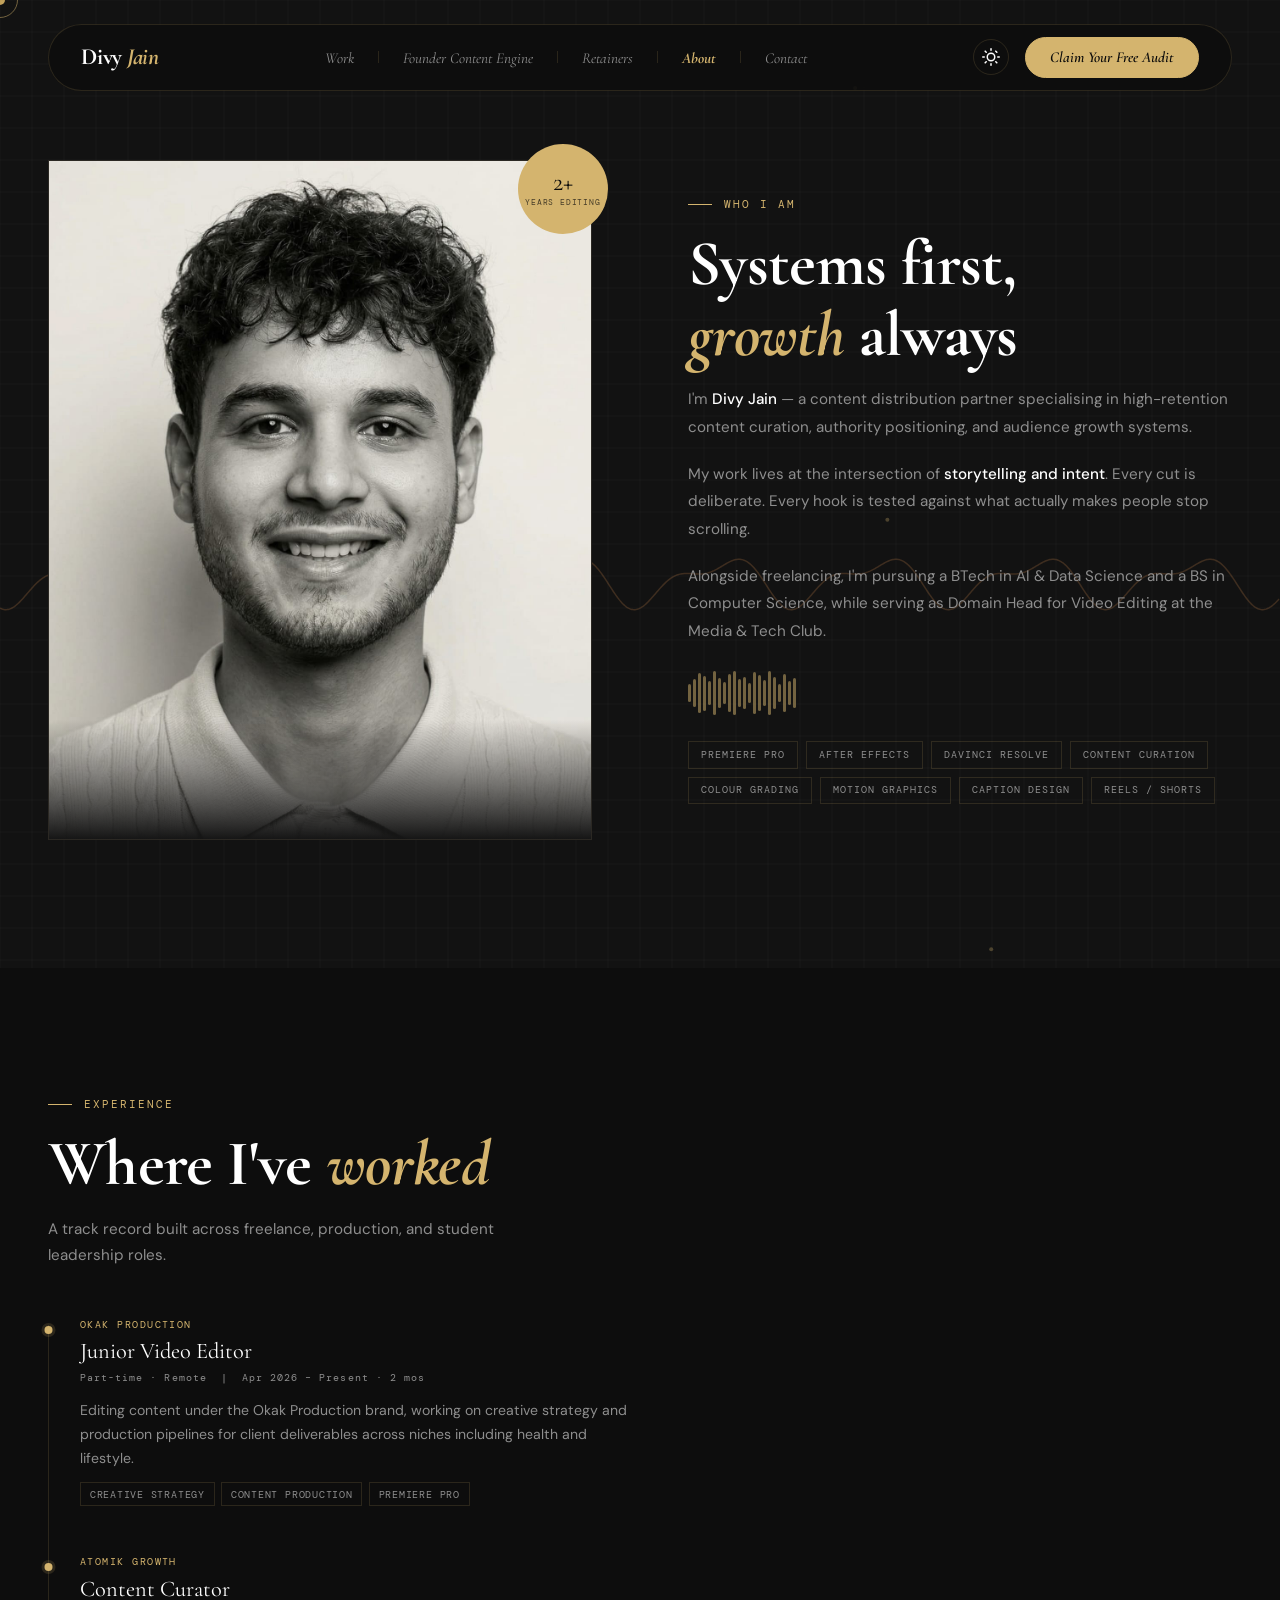
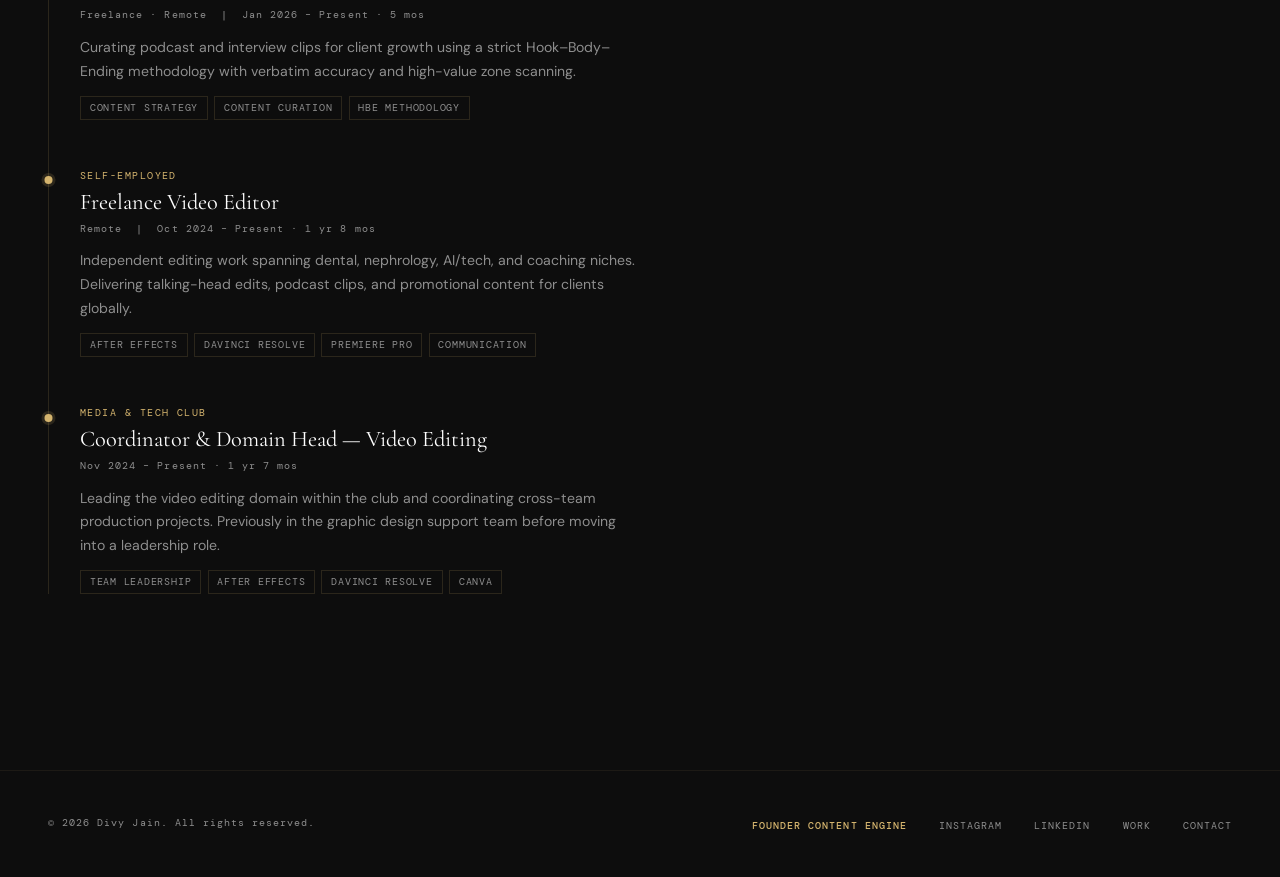
==== about.html @ 95377e96 "sperated into pages" ====
<!DOCTYPE html>
<html lang="en">

<head>
  <meta charset="UTF-8" />
  <meta name="viewport" content="width=device-width, initial-scale=1.0" />
  <title>About & Experience — Divy Jain</title>
  <link rel="icon" href="DJ.jpeg" type="image/jpeg" />
  <script>
    (function () {
      const savedTheme = localStorage.getItem('divy-theme');
      if (savedTheme) {
        document.documentElement.setAttribute('data-theme', savedTheme);
      } else {
        document.documentElement.setAttribute('data-theme', 'dark');
      }
    })();
  </script>
  <link rel="preconnect" href="https://fonts.googleapis.com" />
  <link rel="preconnect" href="https://fonts.gstatic.com" crossorigin />
  <link
    href="https://fonts.googleapis.com/css2?family=Cormorant+Garamond:ital,wght@0,300;0,400;0,600;0,700;1,400;1,600;1,700&family=DM+Sans:opsz,wght@9..40,300;9..40,400;9..40,500&family=DM+Serif+Display:ital@0;1&family=DM+Mono:wght@300;400;500&family=Instrument+Sans:ital,wght@0,400;0,500;0,600;1,400&display=swap"
    rel="stylesheet" />
  <link rel="stylesheet" href="styles.css" />
</head>

<body>

  <div class="cursor" id="cursor"></div>
  <div class="cursor-ring" id="cursor-ring"></div>

  <!-- NAV -->
  <nav>
    <a href="index.html" class="nav-logo">Divy <span>Jain</span></a>
    <ul class="nav-links">
      <li><a href="work.html">Work</a></li>
      <li><span class="nav-divider"></span></li>
      <li><a href="engine.html">Founder Content Engine</a></li>
      <li><span class="nav-divider"></span></li>
      <li><a href="pricing.html">Retainers</a></li>
      <li><span class="nav-divider"></span></li>
      <li><a href="about.html" style="color: var(--c-accent); font-weight: 700;">About</a></li>
      <li><span class="nav-divider"></span></li>
      <li><a href="contact.html">Contact</a></li>
    </ul>
    <div style="display: flex; align-items: center; gap: 1rem;">
      <button id="themeToggle" class="theme-toggle-btn" aria-label="Toggle Theme">
        <svg class="sun-icon" viewBox="0 0 24 24" width="18" height="18" fill="none" stroke="currentColor"
          stroke-width="2" stroke-linecap="round" stroke-linejoin="round">
          <circle cx="12" cy="12" r="5"></circle>
          <line x1="12" y1="1" x2="12" y2="3"></line>
          <line x1="12" y1="21" x2="12" y2="23"></line>
          <line x1="4.22" y1="4.22" x2="5.64" y2="5.64"></line>
          <line x1="18.36" y1="18.36" x2="19.78" y2="19.78"></line>
          <line x1="1" y1="12" x2="3" y2="12"></line>
          <line x1="21" y1="12" x2="23" y2="12"></line>
          <line x1="4.22" y1="19.78" x2="5.64" y2="18.36"></line>
          <line x1="18.36" y1="4.22" x2="19.78" y2="5.64"></line>
        </svg>
        <svg class="moon-icon" viewBox="0 0 24 24" width="18" height="18" fill="none" stroke="currentColor"
          stroke-width="2" stroke-linecap="round" stroke-linejoin="round">
          <path d="M21 12.79A9 9 0 1 1 11.21 3 7 7 0 0 0 21 12.79z"></path>
        </svg>
      </button>
      <a href="contact.html" class="nav-cta">Claim Your Free Audit</a>
    </div>
  </nav>

  <!-- ABOUT -->
  <section id="about" style="position: relative; overflow: hidden; padding-top: 10rem;">
    <!-- Interactive moving nodes background canvas -->
    <canvas id="aboutCanvas" style="position: absolute; inset: 0; width: 100%; height: 100%; pointer-events: none; opacity: 0.6; z-index: 1;"></canvas>

    <div class="about-grid" style="position: relative; z-index: 2;">
      <div class="about-visual" style="position:relative;">
        <div class="about-frame">
          <img src="DJ.jpeg" alt="Divy Jain" style="width:100%;height:100%;object-fit:cover;display:block;" />
          <div class="about-frame-accent"></div>
        </div>
        <div class="about-badge">
          <div class="about-badge-num">2+</div>
          <div class="about-badge-text">Years editing</div>
        </div>
      </div>
      <div class="about-content">
        <div class="section-tag">Who I Am</div>
        <h2 class="section-title">Systems first,<br><em>growth</em> always</h2>
        <p class="about-text">I'm <strong>Divy Jain</strong> — a content distribution partner specialising in high-retention content curation, authority positioning, and audience growth systems.</p>
        <p class="about-text">My work lives at the intersection of <strong>storytelling and intent</strong>. Every cut is deliberate. Every hook is tested against what actually makes people stop scrolling.</p>
        <p class="about-text">Alongside freelancing, I'm pursuing a BTech in AI & Data Science and a BS in Computer Science, while serving as Domain Head for Video Editing at the Media & Tech Club.</p>
        <div class="waveform" id="waveform"></div>
        <div class="skills-wrap">
          <span class="skill-tag">Premiere Pro</span>
          <span class="skill-tag">After Effects</span>
          <span class="skill-tag">DaVinci Resolve</span>
          <span class="skill-tag">Content Curation</span>
          <span class="skill-tag">Colour Grading</span>
          <span class="skill-tag">Motion Graphics</span>
          <span class="skill-tag">Caption Design</span>
          <span class="skill-tag">Reels / Shorts</span>
        </div>
      </div>
    </div>
  </section>

  <!-- EXPERIENCE -->
  <section id="experience" style="position: relative; z-index: 2;">
    <div class="section-tag">Experience</div>
    <h2 class="section-title">Where I've <em>worked</em></h2>
    <p class="section-sub">A track record built across freelance, production, and student leadership roles.</p>

    <div class="exp-timeline">

      <div class="exp-item reveal">
        <div class="exp-company">OKAK Production</div>
        <div class="exp-role">Junior Video Editor</div>
        <div class="exp-meta">Part-time · Remote &nbsp;|&nbsp; Apr 2026 – Present · 2 mos</div>
        <p class="exp-desc">Editing content under the Okak Production brand, working on creative strategy and production pipelines for client deliverables across niches including health and lifestyle.</p>
        <div class="exp-skills">
          <span class="exp-skill">Creative Strategy</span>
          <span class="exp-skill">Content Production</span>
          <span class="exp-skill">Premiere Pro</span>
        </div>
      </div>

      <div class="exp-item reveal">
        <div class="exp-company">Atomik Growth</div>
        <div class="exp-role">Content Curator</div>
        <div class="exp-meta">Freelance · Remote &nbsp;|&nbsp; Jan 2026 – Present · 5 mos</div>
        <p class="exp-desc">Curating podcast and interview clips for client growth using a strict Hook–Body–Ending methodology with verbatim accuracy and high-value zone scanning.</p>
        <div class="exp-skills">
          <span class="exp-skill">Content Strategy</span>
          <span class="exp-skill">Content Curation</span>
          <span class="exp-skill">HBE Methodology</span>
        </div>
      </div>

      <div class="exp-item reveal">
        <div class="exp-company">Self-Employed</div>
        <div class="exp-role">Freelance Video Editor</div>
        <div class="exp-meta">Remote &nbsp;|&nbsp; Oct 2024 – Present · 1 yr 8 mos</div>
        <p class="exp-desc">Independent editing work spanning dental, nephrology, AI/tech, and coaching niches. Delivering talking-head edits, podcast clips, and promotional content for clients globally.</p>
        <div class="exp-skills">
          <span class="exp-skill">After Effects</span>
          <span class="exp-skill">DaVinci Resolve</span>
          <span class="exp-skill">Premiere Pro</span>
          <span class="exp-skill">Communication</span>
        </div>
      </div>

      <div class="exp-item reveal">
        <div class="exp-company">Media & Tech Club</div>
        <div class="exp-role">Coordinator & Domain Head — Video Editing</div>
        <div class="exp-meta">Nov 2024 – Present · 1 yr 7 mos</div>
        <p class="exp-desc">Leading the video editing domain within the club and coordinating cross-team production projects. Previously in the graphic design support team before moving into a leadership role.</p>
        <div class="exp-skills">
          <span class="exp-skill">Team Leadership</span>
          <span class="exp-skill">After Effects</span>
          <span class="exp-skill">DaVinci Resolve</span>
          <span class="exp-skill">Canva</span>
        </div>
      </div>

    </div>
  </section>

  <!-- FOOTER -->
  <footer>
    <span class="footer-copy">© 2026 Divy Jain. All rights reserved.</span>
    <ul class="footer-links">
      <li><a href="engine.html" style="color: var(--c-accent); font-weight: 500;">Founder Content Engine</a></li>
      <li><a href="https://instagram.com/jn.divy" target="_blank">Instagram</a></li>
      <li><a href="https://www.linkedin.com/in/divyj913" target="_blank">LinkedIn</a></li>
      <li><a href="work.html">Work</a></li>
      <li><a href="contact.html">Contact</a></li>
    </ul>
  </footer>

  <script src="scripts.js"></script>
</body>

</html>
---- styles.css ----
*,
*::before,
*::after {
  box-sizing: border-box;
  margin: 0;
  padding: 0
}

:root {
  --c-bg: #0d0d0d;
  --c-bg2: #141414;
  --c-bg3: #1c1c1c;
  --c-text: #FFFFFF;
  --c-muted: #8e8e8e;
  --c-accent: #d4b46e;
  --c-accent-rgb: 212, 180, 110;
  --c-accent2: #c5a059;
  --c-line: rgba(212, 180, 110, 0.08);
  --c-line2: rgba(212, 180, 110, 0.15);
  --serif: 'Cormorant Garamond', 'DM Serif Display', serif;
  --sans: 'DM Sans', 'Instrument Sans', sans-serif;
  --mono: 'DM Mono', monospace;
  --ease: cubic-bezier(0.25, 0.46, 0.45, 0.94);
  --c-vignette: radial-gradient(ellipse at center, transparent 30%, rgba(13, 13, 13, 0.85) 100%);
  --c-nav-bg: rgba(13, 13, 13, 0.75);
  --c-hover-bg: rgba(255, 255, 255, 0.03);
  --c-line-hover: rgba(240, 237, 230, 0.2);
}

html[data-theme="light"] {
  --c-bg: #FAF9F6;
  --c-bg2: #F3F0E8;
  --c-bg3: #ECE7DC;
  --c-text: #171614;
  --c-muted: #6e6b64;
  --c-accent: #b38f43;
  --c-accent-rgb: 179, 143, 67;
  --c-accent2: #9b7732;
  --c-line: rgba(23, 22, 20, 0.08);
  --c-line2: rgba(23, 22, 20, 0.15);
  --c-vignette: radial-gradient(ellipse at center, transparent 30%, rgba(250, 249, 246, 0.85) 100%);
  --c-nav-bg: rgba(250, 249, 246, 0.75);
  --c-hover-bg: rgba(0, 0, 0, 0.03);
  --c-line-hover: rgba(23, 22, 20, 0.2);
}

html {
  scroll-behavior: smooth;
  cursor: none
}

body {
  background: var(--c-bg);
  color: var(--c-text);
  font-family: var(--sans);
  font-size: 16px;
  line-height: 1.6;
  overflow-x: hidden;
  transition: background-color 0.3s ease, color 0.3s ease, border-color 0.3s ease;
}

/* Theme Transition smooth color shifts */
body,
section,
nav,
.vid-card,
.wide-info-panel,
.service-card,
.deliv-card,
.bonus-card,
.price-card,
.testimonial-card,
.contact-card,
footer,
.cat-rule,
.faq-item,
.exp-timeline::before,
.exp-item::before,
.exp-skill {
  transition: background-color 0.3s ease, color 0.3s ease, border-color 0.3s ease, fill 0.3s ease, stroke 0.3s ease;
}

/* Cursor */
.cursor {
  position: fixed;
  width: 10px;
  height: 10px;
  background: var(--c-accent);
  border-radius: 50%;
  pointer-events: none;
  z-index: 9999;
  transform: translate(-50%, -50%);
  transition: width 0.2s, height 0.2s;
  mix-blend-mode: difference;
}

.cursor-ring {
  position: fixed;
  width: 36px;
  height: 36px;
  border: 1px solid rgba(var(--c-accent-rgb), 0.5);
  border-radius: 50%;
  pointer-events: none;
  z-index: 9998;
  transform: translate(-50%, -50%);
  transition: width 0.35s var(--ease), height 0.35s var(--ease);
}

.cursor.expand {
  width: 20px;
  height: 20px;
}

.cursor-ring.expand {
  width: 60px;
  height: 60px;
}

/* NAV */
nav {
  position: fixed;
  top: 1.5rem;
  left: 50%;
  transform: translateX(-50%);
  width: calc(100% - 6rem);
  max-width: 1200px;
  z-index: 1000;
  padding: 0.75rem 2rem;
  display: flex;
  align-items: center;
  justify-content: space-between;
  background: var(--c-nav-bg);
  backdrop-filter: blur(12px);
  -webkit-backdrop-filter: blur(12px);
  border: 1px solid var(--c-line2);
  border-radius: 9999px;
  transition: all 0.3s var(--ease), background-color 0.3s ease, border-color 0.3s ease;
}

.theme-toggle-btn {
  background: transparent;
  border: 1px solid var(--c-line2);
  border-radius: 50%;
  width: 36px;
  height: 36px;
  display: flex;
  align-items: center;
  justify-content: center;
  color: var(--c-text);
  cursor: pointer;
  transition: border-color 0.2s, color 0.2s, background-color 0.2s;
}

.theme-toggle-btn:hover {
  border-color: var(--c-accent);
  background: var(--c-hover-bg);
  color: var(--c-accent);
}

.theme-toggle-btn svg {
  transition: transform 0.3s var(--ease);
}

.theme-toggle-btn:active svg {
  transform: scale(0.85);
}

html[data-theme="dark"] .theme-toggle-btn .sun-icon {
  display: block;
}

html[data-theme="dark"] .theme-toggle-btn .moon-icon {
  display: none;
}

html[data-theme="light"] .theme-toggle-btn .sun-icon {
  display: none;
}

html[data-theme="light"] .theme-toggle-btn .moon-icon {
  display: block;
}

.nav-logo {
  font-family: var(--serif);
  font-weight: 700;
  font-size: 1.45rem;
  color: var(--c-text);
  text-decoration: none;
  letter-spacing: -0.01em;
}

.nav-logo span {
  color: var(--c-accent);
  font-style: italic;
}

.nav-links {
  display: flex;
  gap: 1.5rem;
  list-style: none;
  align-items: center;
}

.nav-links a {
  font-family: var(--serif);
  font-style: italic;
  font-size: 0.95rem;
  color: var(--c-muted);
  text-decoration: none;
  transition: color 0.2s;
}

.nav-links a:hover {
  color: var(--c-text);
}

.nav-links span.nav-divider {
  width: 1px;
  height: 12px;
  background: var(--c-line2);
  display: inline-block;
}

.nav-cta {
  font-family: var(--serif);
  font-style: italic;
  font-size: 0.95rem;
  color: #0a0a0a;
  background: var(--c-accent);
  border: 1px solid var(--c-accent);
  border-radius: 9999px;
  padding: 0.45rem 1.5rem;
  text-decoration: none;
  font-weight: 600;
  transition: background 0.2s, color 0.2s, transform 0.2s;
}

.nav-cta:hover {
  background: transparent;
  color: var(--c-accent);
  transform: translateY(-1px);
}

/* HERO */
.hero {
  position: relative;
  min-height: 100vh;
  display: flex;
  align-items: center;
  justify-content: center;
  overflow: hidden;
}

.hero-bg {
  position: absolute;
  inset: 0;
  background: var(--c-bg);
  overflow: hidden;
}

@keyframes spin-slow {
  0% {
    transform: translate(-50%, -50%) rotate(0deg);
  }

  100% {
    transform: translate(-50%, -50%) rotate(360deg);
  }
}

.hero-compass {
  position: absolute;
  top: 50%;
  left: 50%;
  width: 80vw;
  height: 80vw;
  max-width: 900px;
  max-height: 900px;
  color: rgba(var(--c-accent-rgb), 0.08);
  pointer-events: none;
  transform-origin: center center;
  animation: spin-slow 80s linear infinite;
  z-index: 1;
}

.hero-canvas {
  position: absolute;
  inset: 0;
  width: 100%;
  height: 100%;
  opacity: 0.6;
}

.hero-vignette {
  position: absolute;
  inset: 0;
  background: var(--c-vignette);
}

.hero-noise {
  position: absolute;
  inset: 0;
  background-image: url("data:image/svg+xml,%3Csvg xmlns='http://www.w3.org/2000/svg' width='300' height='300'%3E%3Cfilter id='noise'%3E%3CfeTurbulence type='fractalNoise' baseFrequency='0.85' numOctaves='4' stitchTiles='stitch'/%3E%3CfeColorMatrix type='saturate' values='0'/%3E%3C/filter%3E%3Crect width='100%25' height='100%25' filter='url(%23noise)' opacity='0.04'/%3E%3C/svg%3E");
  opacity: 0.4;
  pointer-events: none;
}

.hero-content {
  position: relative;
  z-index: 2;
  text-align: center;
  padding: 0 2rem;
  max-width: 900px;
}

.hero-eyebrow {
  font-family: var(--mono);
  font-size: 0.72rem;
  letter-spacing: 0.18em;
  text-transform: uppercase;
  color: var(--c-accent);
  margin-bottom: 1.5rem;
  display: flex;
  align-items: center;
  justify-content: center;
  gap: 1rem;
}

.hero-eyebrow::before,
.hero-eyebrow::after {
  content: '';
  display: block;
  width: 40px;
  height: 1px;
  background: var(--c-accent);
  opacity: 0.5;
}

.hero-title {
  font-family: var(--serif);
  font-size: clamp(3.5rem, 8vw, 7rem);
  line-height: 1.02;
  letter-spacing: -0.01em;
  margin-bottom: 1.5rem;
  color: var(--c-text);
}

.hero-title em {
  font-style: italic;
  color: var(--c-accent);
  display: inline-block;
  transform: skewX(-4deg);
}

.hero-sub {
  font-family: var(--sans);
  font-size: 1.05rem;
  color: var(--c-muted);
  max-width: 480px;
  margin: 0 auto 2.5rem;
  line-height: 1.7;
}

.hero-ctas {
  display: flex;
  gap: 1rem;
  justify-content: center;
  flex-wrap: wrap;
}

.btn-primary {
  font-family: var(--mono);
  font-size: 0.78rem;
  letter-spacing: 0.1em;
  text-transform: uppercase;
  background: var(--c-accent);
  color: #0a0a0a;
  padding: 0.9rem 2rem;
  text-decoration: none;
  font-weight: 500;
  transition: transform 0.2s, box-shadow 0.2s;
  display: inline-block;
}

.btn-primary:hover {
  transform: translateY(-2px);
  box-shadow: 0 8px 24px rgba(var(--c-accent-rgb), 0.25);
}

.btn-secondary {
  font-family: var(--mono);
  font-size: 0.78rem;
  letter-spacing: 0.1em;
  text-transform: uppercase;
  border: 1px solid var(--c-line2);
  color: var(--c-text);
  padding: 0.9rem 2rem;
  text-decoration: none;
  transition: border-color 0.2s, background 0.2s;
  display: inline-block;
}

.btn-secondary:hover {
  border-color: var(--c-muted);
  background: var(--c-hover-bg);
}

.hero-scroll {
  position: absolute;
  bottom: 2.5rem;
  left: 50%;
  transform: translateX(-50%);
  display: flex;
  flex-direction: column;
  align-items: center;
  gap: 0.5rem;
  font-family: var(--mono);
  font-size: 0.65rem;
  letter-spacing: 0.15em;
  text-transform: uppercase;
  color: var(--c-muted);
  z-index: 2;
  animation: scrollpulse 2s ease-in-out infinite;
}

.hero-scroll-line {
  width: 1px;
  height: 50px;
  background: linear-gradient(to bottom, var(--c-accent), transparent);
}

@keyframes scrollpulse {

  0%,
  100% {
    opacity: 0.4;
    transform: translateX(-50%) translateY(0);
  }

  50% {
    opacity: 1;
    transform: translateX(-50%) translateY(6px);
  }
}

/* TICKER */
.ticker-wrap {
  border-top: 1px solid var(--c-line);
  border-bottom: 1px solid var(--c-line);
  background: var(--c-bg2);
  padding: 0.9rem 0;
  overflow: hidden;
}

.ticker {
  display: flex;
  animation: tick 30s linear infinite;
  width: max-content;
}

.ticker-item {
  font-family: var(--mono);
  font-size: 0.7rem;
  letter-spacing: 0.12em;
  text-transform: uppercase;
  color: var(--c-muted);
  padding: 0 2.5rem;
  white-space: nowrap;
}

.ticker-item span {
  color: var(--c-accent);
  margin-right: 2.5rem;
}

@keyframes tick {
  0% {
    transform: translateX(0);
  }

  100% {
    transform: translateX(-50%);
  }
}

/* STATS */
.stats {
  display: grid;
  grid-template-columns: repeat(4, 1fr);
  gap: 1px;
  background: var(--c-line);
  border-top: 1px solid var(--c-line);
  border-bottom: 1px solid var(--c-line);
}

.stat-item {
  background: var(--c-bg);
  padding: 3rem 2rem;
  text-align: center;
}

.stat-num {
  font-family: var(--serif);
  font-size: 3.5rem;
  color: var(--c-text);
  line-height: 1;
  margin-bottom: 0.5rem;
  letter-spacing: -0.02em;
}

.stat-num sup {
  font-size: 1.5rem;
  color: var(--c-accent);
}

.stat-label {
  font-family: var(--mono);
  font-size: 0.68rem;
  letter-spacing: 0.14em;
  text-transform: uppercase;
  color: var(--c-muted);
}

/* SHARED SECTION */
section {
  padding: 8rem 3rem;
}

.section-tag {
  font-family: var(--mono);
  font-size: 0.68rem;
  letter-spacing: 0.18em;
  text-transform: uppercase;
  color: var(--c-accent);
  margin-bottom: 1rem;
  display: flex;
  align-items: center;
  gap: 0.75rem;
}

.section-tag::before {
  content: '';
  display: block;
  width: 24px;
  height: 1px;
  background: var(--c-accent);
}

.section-title {
  font-family: var(--serif);
  font-size: clamp(2.5rem, 5vw, 4rem);
  line-height: 1.1;
  letter-spacing: -0.01em;
  margin-bottom: 1rem;
  max-width: 600px;
}

.section-title em {
  font-style: italic;
  color: var(--c-accent);
}

.section-sub {
  color: var(--c-muted);
  max-width: 520px;
  font-size: 0.95rem;
  line-height: 1.75;
  margin-bottom: 3rem;
}

/* Hover Bracket Effect on Cards/Videos */
.bracket-card {
  position: relative;
  overflow: hidden;
  border: 1px solid var(--c-line);
  background: var(--c-bg2);
  transition: border-color 0.3s;
}

.bracket-card:hover {
  border-color: var(--c-accent);
}

.bracket-card::before,
.bracket-card::after,
.bracket-card-inner::before,
.bracket-card-inner::after {
  content: '';
  position: absolute;
  width: 14px;
  height: 14px;
  border-color: var(--c-accent);
  border-style: solid;
  opacity: 0;
  transition: all 0.35s ease;
  pointer-events: none;
  z-index: 10;
}

/* Top Left */
.bracket-card::before {
  top: 16px;
  left: 16px;
  border-width: 2px 0 0 2px;
  transform: translate(-6px, -6px);
}

/* Top Right */
.bracket-card::after {
  top: 16px;
  right: 16px;
  border-width: 2px 2px 0 0;
  transform: translate(6px, -6px);
}

/* Bottom Left */
.bracket-card-inner::before {
  bottom: 16px;
  left: 16px;
  border-width: 0 0 2px 2px;
  transform: translate(-6px, 6px);
}

/* Bottom Right */
.bracket-card-inner::after {
  bottom: 16px;
  right: 16px;
  border-width: 0 2px 2px 0;
  transform: translate(6px, 6px);
}

/* Hover States to show brackets */
.bracket-card:hover::before,
.bracket-card:hover::after {
  opacity: 1;
  transform: translate(0, 0);
}

.bracket-card:hover .bracket-card-inner::before,
.bracket-card:hover .bracket-card-inner::after {
  opacity: 1;
  transform: translate(0, 0);
}

/* ─── WORK SECTION ─── */
#work {
  background: var(--c-bg);
}

/* Category label */
.cat-header {
  display: flex;
  align-items: center;
  gap: 1.5rem;
  margin: 4rem 0 1.75rem;
}

.cat-label {
  font-family: var(--mono);
  font-size: 0.68rem;
  letter-spacing: 0.18em;
  text-transform: uppercase;
  color: var(--c-accent);
  white-space: nowrap;
}

.cat-rule {
  flex: 1;
  height: 1px;
  background: var(--c-line2);
}

.cat-count {
  font-family: var(--mono);
  font-size: 0.62rem;
  letter-spacing: 0.1em;
  color: var(--c-muted);
}

/* Talking-head grid: 3 vertical (9:16) cards in a row */
.th-grid {
  display: grid;
  grid-template-columns: repeat(3, 1fr);
  gap: 2px;
}

/* Single wide card (cinematic / high-energy) */
.wide-card {
  display: grid;
  grid-template-columns: 1fr 1fr;
  gap: 2px;
  border: 1px solid var(--c-line);
  background: var(--c-line);
}

/* Shared video card shell */
.vid-card {
  background: var(--c-bg2);
  border: 1px solid var(--c-line);
  overflow: hidden;
  cursor: pointer;
  transition: border-color 0.3s;
}

.vid-card:hover {
  border-color: rgba(var(--c-accent-rgb), 0.3);
}

/* Aspect ratio wrappers */
.ar-916 {
  position: relative;
  padding-top: 177.78%;
}

/* 9:16 */
.ar-169 {
  position: relative;
  padding-top: 56.25%;
}

/* 16:9 */

.ar-916 iframe,
.ar-169 iframe {
  position: absolute;
  top: 0;
  left: 0;
  width: 100%;
  height: 100%;
  border: none;
}

/* Card info bar */
.vid-info {
  padding: 1.25rem 1.5rem;
}

.vid-type {
  font-family: var(--mono);
  font-size: 0.62rem;
  letter-spacing: 0.12em;
  text-transform: uppercase;
  color: var(--c-accent);
  background: rgba(var(--c-accent-rgb), 0.08);
  border: 1px solid rgba(var(--c-accent-rgb), 0.18);
  display: inline-block;
  padding: 0.2rem 0.55rem;
  margin-bottom: 0.6rem;
}

.vid-title {
  font-family: var(--serif);
  font-size: 1.15rem;
  color: var(--c-text);
  line-height: 1.25;
  margin-bottom: 0.4rem;
}

.vid-desc {
  font-size: 0.82rem;
  color: var(--c-muted);
  line-height: 1.6;
}

/* Wide card: left = video, right = info panel */
.wide-info-panel {
  background: var(--c-bg2);
  padding: 3rem 2.5rem;
  display: flex;
  flex-direction: column;
  justify-content: center;
  border: 1px solid var(--c-line);
}

.wide-info-panel .vid-type {
  margin-bottom: 1rem;
}

.wide-info-panel .vid-title {
  font-size: 1.6rem;
  margin-bottom: 0.75rem;
}

.wide-info-panel .vid-desc {
  font-size: 0.9rem;
  margin-bottom: 1.5rem;
}

.wide-result {
  display: flex;
  gap: 2rem;
  padding-top: 1.5rem;
  border-top: 1px solid var(--c-line);
}

.wr-num {
  font-family: var(--serif);
  font-size: 2rem;
  color: var(--c-accent);
  line-height: 1;
}

.wr-lbl {
  font-family: var(--mono);
  font-size: 0.6rem;
  letter-spacing: 0.1em;
  text-transform: uppercase;
  color: var(--c-muted);
  margin-top: 0.2rem;
}

/* ─── SERVICES ─── */
#services {
  background: var(--c-bg2);
}

.flagship-card {
  border: 1px solid var(--c-accent);
  background: rgba(var(--c-accent-rgb), 0.015);
  padding: 3rem;
  margin-top: 2rem;
  margin-bottom: 3rem;
  position: relative;
  overflow: hidden;
  display: grid;
  grid-template-columns: 2fr 1fr;
  gap: 3rem;
  transition: background 0.3s, border-color 0.3s;
}

.flagship-card:hover {
  background: rgba(var(--c-accent-rgb), 0.03);
}

.flagship-glow {
  position: absolute;
  top: -50px;
  right: -50px;
  width: 200px;
  height: 200px;
  background: radial-gradient(circle, rgba(var(--c-accent-rgb), 0.05) 0%, transparent 70%);
  pointer-events: none;
}

.flagship-left {
  display: flex;
  flex-direction: column;
  justify-content: space-between;
}

.flagship-right {
  display: flex;
  flex-direction: column;
  justify-content: center;
  border-left: 1px solid var(--c-line);
  padding-left: 3rem;
}

.flagship-features {
  list-style: none;
  display: grid;
  grid-template-columns: 1fr 1fr;
  gap: 0.8rem;
  margin-bottom: 2rem;
  padding: 0;
}

.flagship-features li {
  font-family: var(--mono);
  font-size: 0.75rem;
  color: var(--c-text);
  display: flex;
  align-items: center;
  gap: 0.5rem;
}

.services-grid {
  display: grid;
  grid-template-columns: repeat(3, 1fr);
  gap: 1px;
  background: var(--c-line);
  border: 1px solid var(--c-line);
  margin-top: 1.5rem;
}

.service-card {
  background: var(--c-bg2);
  padding: 2.5rem;
  transition: background 0.3s;
}

.service-card:hover {
  background: var(--c-bg3);
}

.svc-num {
  font-family: var(--mono);
  font-size: 0.7rem;
  letter-spacing: 0.12em;
  color: var(--c-accent);
  margin-bottom: 1.5rem;
}

.svc-title {
  font-family: var(--serif);
  font-size: 1.4rem;
  color: var(--c-text);
  margin-bottom: 0.75rem;
  line-height: 1.2;
}

.svc-desc {
  font-size: 0.88rem;
  color: var(--c-muted);
  line-height: 1.7;
  margin-bottom: 1.5rem;
}

.svc-list {
  list-style: none;
  padding: 0;
}

.svc-list li {
  font-family: var(--mono);
  font-size: 0.68rem;
  letter-spacing: 0.08em;
  color: var(--c-muted);
  padding: 0.35rem 0;
  border-bottom: 1px solid var(--c-line);
  display: flex;
  align-items: center;
  gap: 0.5rem;
}

.svc-list li::before {
  content: '';
  width: 4px;
  height: 4px;
  background: var(--c-accent);
  border-radius: 50%;
  opacity: 0.6;
  flex-shrink: 0;
}

/* ─── THE SYSTEM (WORKFLOW) ─── */
#system {
  background: var(--c-bg);
}

.grid-2 {
  display: grid;
  grid-template-columns: 1fr 1fr;
  gap: 4rem;
  align-items: start;
}

.deliverables {
  display: flex;
  flex-direction: column;
  gap: 1.5rem;
}

.deliv-card {
  background: var(--c-bg2);
  border: 1px solid var(--c-line);
  padding: 2rem;
  position: relative;
  transition: border-color 0.3s;
}

.deliv-card:hover {
  border-color: rgba(var(--c-accent-rgb), 0.3);
}

.deliv-num {
  font-family: var(--mono);
  font-size: 0.7rem;
  color: var(--c-accent);
  margin-bottom: 0.5rem;
}

.deliv-title {
  font-family: var(--serif);
  font-size: 1.4rem;
  margin-bottom: 0.5rem;
  color: var(--c-text);
}

.deliv-desc {
  font-size: 0.88rem;
  color: var(--c-muted);
  line-height: 1.6;
}

/* ─── VALUE STACK (BONUSES) ─── */
#bonuses {
  background: var(--c-bg2);
  position: relative;
}

.bonus-grid {
  display: grid;
  grid-template-columns: repeat(2, 1fr);
  gap: 1.5rem;
  margin-bottom: 3rem;
}

.bonus-card {
  background: var(--c-bg3);
  border: 1px solid var(--c-line);
  padding: 2.5rem;
  position: relative;
  overflow: hidden;
}

.bonus-header {
  display: flex;
  justify-content: space-between;
  align-items: flex-start;
  margin-bottom: 1rem;
}

.bonus-tag {
  font-family: var(--mono);
  font-size: 0.62rem;
  background: rgba(var(--c-accent-rgb), 0.1);
  border: 1px solid rgba(var(--c-accent-rgb), 0.2);
  color: var(--c-accent);
  padding: 0.2rem 0.5rem;
  text-transform: uppercase;
  letter-spacing: 0.05em;
}

.bonus-val {
  font-family: var(--mono);
  font-size: 0.65rem;
  color: var(--c-muted);
  text-decoration: line-through;
}

.bonus-title {
  font-family: var(--serif);
  font-size: 1.5rem;
  margin-bottom: 0.5rem;
  color: var(--c-text);
}

.bonus-desc {
  font-size: 0.88rem;
  color: var(--c-muted);
  line-height: 1.6;
}

.total-stack-box {
  border: 1px solid var(--c-accent);
  background: rgba(var(--c-accent-rgb), 0.02);
  padding: 2.5rem;
  text-align: center;
  max-width: 600px;
  margin: 0 auto;
}

.total-stack-box h4 {
  font-family: var(--serif);
  font-size: 2rem;
  color: var(--c-text);
  margin-bottom: 0.5rem;
}

.total-stack-box p {
  font-family: var(--mono);
  font-size: 0.8rem;
  color: var(--c-accent);
  letter-spacing: 0.1em;
  text-transform: uppercase;
}

/* ─── GUARANTEE ─── */
.guarantee-section {
  background: var(--c-bg);
  padding: 6rem 3rem;
  border-top: 1px solid var(--c-line);
}

.guarantee-box {
  border: 1px solid var(--c-accent2);
  background: linear-gradient(135deg, rgba(200, 130, 74, 0.05) 0%, transparent 100%);
  max-width: 800px;
  margin: 0 auto;
  padding: 4rem;
  display: flex;
  align-items: center;
  gap: 3rem;
  position: relative;
}

.guarantee-badge {
  flex-shrink: 0;
  width: 100px;
  height: 100px;
  border: 2px dashed var(--c-accent2);
  border-radius: 50%;
  display: flex;
  align-items: center;
  justify-content: center;
  font-family: var(--serif);
  font-size: 1.25rem;
  color: var(--c-accent2);
  transform: rotate(-15deg);
}

.guarantee-content h3 {
  font-family: var(--serif);
  font-size: 2rem;
  color: var(--c-text);
  margin-bottom: 1rem;
}

.guarantee-content p {
  color: var(--c-muted);
  font-size: 0.95rem;
  line-height: 1.7;
}

/* ─── PRICING ─── */
#pricing {
  background: var(--c-bg2);
  border-top: 1px solid var(--c-line);
}

.pricing-grid {
  display: grid;
  grid-template-columns: repeat(3, 1fr);
  gap: 1.5rem;
  align-items: stretch;
}

.price-card {
  background: var(--c-bg);
  border: 1px solid var(--c-line);
  padding: 3rem 2rem;
  display: flex;
  flex-direction: column;
  position: relative;
  transition: transform 0.3s, border-color 0.3s, background-color 0.3s, color 0.3s;
}

.price-card:hover {
  border-color: var(--c-line-hover);
}

.price-card.featured {
  border-color: var(--c-accent);
  background: var(--c-bg3);
  transform: scale(1.03);
}

.price-badge {
  position: absolute;
  top: 1.25rem;
  right: 1.25rem;
  font-family: var(--mono);
  font-size: 0.58rem;
  color: #0a0a0a;
  background: var(--c-accent);
  padding: 0.25rem 0.6rem;
  text-transform: uppercase;
  letter-spacing: 0.08em;
  font-weight: 600;
}

.price-tier {
  font-family: var(--mono);
  font-size: 0.68rem;
  letter-spacing: 0.12em;
  text-transform: uppercase;
  color: var(--c-muted);
  margin-bottom: 1rem;
}

.price-amt {
  font-family: var(--serif);
  font-size: 3rem;
  color: var(--c-text);
  line-height: 1;
  margin-bottom: 0.5rem;
}

.price-amt span {
  font-size: 1rem;
  font-family: var(--sans);
  color: var(--c-muted);
}

.price-desc {
  font-size: 0.85rem;
  color: var(--c-muted);
  margin-bottom: 2rem;
  line-height: 1.5;
}

.price-features {
  list-style: none;
  padding: 0;
  margin-bottom: 3rem;
  display: flex;
  flex-direction: column;
  gap: 0.75rem;
}

.price-features li {
  font-size: 0.88rem;
  color: var(--c-text);
  opacity: 0.9;
  display: flex;
  align-items: center;
  gap: 0.6rem;
}

.price-features li span {
  color: var(--c-accent);
}

.price-cta {
  margin-top: auto;
  width: 100%;
  text-align: center;
}

/* ─── FAQ ─── */
#faq {
  background: var(--c-bg);
  border-top: 1px solid var(--c-line);
}

.faq-list {
  max-width: 800px;
  margin: 0 auto;
}

.faq-item {
  border-bottom: 1px solid var(--c-line);
  padding: 2rem 0;
}

.faq-question {
  font-family: var(--serif);
  font-size: 1.3rem;
  color: var(--c-text);
  margin-bottom: 0.75rem;
  display: flex;
  justify-content: space-between;
  align-items: center;
}

.faq-answer {
  color: var(--c-muted);
  font-size: 0.92rem;
  line-height: 1.7;
}

/* ─── SCARCITY / CONTACT ─── */
.scarcity-alert {
  border: 1px solid rgba(200, 130, 74, 0.4);
  background: rgba(200, 130, 74, 0.05);
  color: var(--c-accent2);
  font-family: var(--mono);
  font-size: 0.7rem;
  padding: 0.5rem 1rem;
  display: inline-block;
  margin-bottom: 1.5rem;
  text-transform: uppercase;
  letter-spacing: 0.08em;
}

.contact-card {
  background: var(--c-bg);
  border: 1px solid var(--c-line);
  padding: 3rem 2.5rem;
  margin-top: 3rem;
}

.contact-card h4 {
  font-family: var(--serif);
  font-size: 1.6rem;
  margin-bottom: 1rem;
}

.contact-card p {
  font-size: 0.9rem;
  color: var(--c-muted);
  margin-bottom: 2.5rem;
}

.contact-info-block {
  display: flex;
  flex-direction: column;
  gap: 1rem;
  align-items: center;
}

.contact-btn {
  font-family: var(--mono);
  font-size: 0.8rem;
  letter-spacing: 0.1em;
  text-transform: uppercase;
  background: var(--c-accent);
  color: #0a0a0a;
  padding: 1.1rem 2.5rem;
  text-decoration: none;
  font-weight: 600;
  transition: transform 0.2s, box-shadow 0.2s;
  display: inline-block;
}

.contact-btn:hover {
  transform: translateY(-2px);
  box-shadow: 0 8px 24px rgba(var(--c-accent-rgb), 0.25);
}

/* ─── EXPERIENCE ─── */
#experience {
  background: var(--c-bg);
}

.exp-timeline {
  margin-top: 2rem;
  position: relative;
  padding-left: 2rem;
}

.exp-timeline::before {
  content: '';
  position: absolute;
  left: 0;
  top: 0.5rem;
  bottom: 0;
  width: 1px;
  background: var(--c-line2);
}

.exp-item {
  position: relative;
  margin-bottom: 3rem;
}

.exp-item::before {
  content: '';
  position: absolute;
  left: -2rem;
  top: 0.55rem;
  width: 8px;
  height: 8px;
  border-radius: 50%;
  background: var(--c-accent);
  transform: translateX(-3.5px);
  box-shadow: 0 0 0 3px rgba(var(--c-accent-rgb), 0.15);
}

.exp-company {
  font-family: var(--mono);
  font-size: 0.65rem;
  letter-spacing: 0.14em;
  text-transform: uppercase;
  color: var(--c-accent);
  margin-bottom: 0.3rem;
}

.exp-role {
  font-family: var(--serif);
  font-size: 1.4rem;
  color: var(--c-text);
  margin-bottom: 0.3rem;
  line-height: 1.2;
}

.exp-meta {
  font-family: var(--mono);
  font-size: 0.65rem;
  letter-spacing: 0.1em;
  color: var(--c-muted);
  margin-bottom: 0.75rem;
}

.exp-desc {
  font-size: 0.88rem;
  color: var(--c-muted);
  line-height: 1.7;
  max-width: 560px;
}

.exp-skills {
  display: flex;
  flex-wrap: wrap;
  gap: 0.4rem;
  margin-top: 0.75rem;
}

.exp-skill {
  font-family: var(--mono);
  font-size: 0.6rem;
  letter-spacing: 0.08em;
  text-transform: uppercase;
  border: 1px solid var(--c-line2);
  color: var(--c-muted);
  padding: 0.2rem 0.55rem;
}

/* ─── ABOUT ─── */
#about {
  background: var(--c-bg2);
}

.about-grid {
  display: grid;
  grid-template-columns: 1fr 1fr;
  gap: 6rem;
  align-items: center;
}

.about-frame {
  aspect-ratio: 4/5;
  background: var(--c-bg3);
  border: 1px solid var(--c-line);
  position: relative;
  overflow: hidden;
}

.about-frame canvas {
  width: 100%;
  height: 100%;
  display: block;
}

.about-frame-accent {
  position: absolute;
  bottom: -1px;
  left: -1px;
  right: -1px;
  height: 120px;
  background: linear-gradient(to top, var(--c-bg2) 0%, transparent 100%);
}

.about-badge {
  position: absolute;
  top: -1rem;
  right: -1rem;
  width: 90px;
  height: 90px;
  border-radius: 50%;
  background: var(--c-accent);
  display: flex;
  flex-direction: column;
  align-items: center;
  justify-content: center;
  text-align: center;
}

.about-badge-num {
  font-family: var(--serif);
  font-size: 1.6rem;
  color: #0a0a0a;
  line-height: 1;
}

.about-badge-text {
  font-family: var(--mono);
  font-size: 0.5rem;
  letter-spacing: 0.1em;
  text-transform: uppercase;
  color: rgba(10, 10, 10, 0.7);
  margin-top: 2px;
}

.about-text {
  color: var(--c-muted);
  line-height: 1.8;
  margin-bottom: 1.25rem;
  font-size: 0.95rem;
}

.about-text strong {
  color: var(--c-text);
  font-weight: 500;
}

.waveform {
  display: flex;
  align-items: center;
  gap: 2px;
  height: 32px;
  margin: 2rem 0;
}

.wave-bar {
  width: 3px;
  background: var(--c-accent);
  border-radius: 2px;
  opacity: 0.5;
  animation: waveanim 1.2s ease-in-out infinite;
}

@keyframes waveanim {

  0%,
  100% {
    transform: scaleY(0.3);
  }

  50% {
    transform: scaleY(1);
  }
}

.skills-wrap {
  display: flex;
  flex-wrap: wrap;
  gap: 0.5rem;
  margin-top: 1.5rem;
}

.skill-tag {
  font-family: var(--mono);
  font-size: 0.62rem;
  letter-spacing: 0.1em;
  text-transform: uppercase;
  border: 1px solid var(--c-line2);
  color: var(--c-muted);
  padding: 0.3rem 0.75rem;
  transition: border-color 0.2s, color 0.2s;
}

.skill-tag:hover {
  border-color: var(--c-accent);
  color: var(--c-accent);
}

/* ─── TESTIMONIAL ─── */
.testimonial-section {
  background: var(--c-bg);
  padding: 6rem 3rem;
  border-top: 1px solid var(--c-line);
  border-bottom: 1px solid var(--c-line);
}

.testimonials-wrap {
  display: grid;
  grid-template-columns: 1fr 1fr;
  gap: 2px;
  background: var(--c-line);
}

.testimonial-card {
  background: var(--c-bg);
  padding: 3rem;
}

.quote-mark {
  font-family: var(--serif);
  font-size: 4rem;
  color: var(--c-accent);
  line-height: 0.5;
  margin-bottom: 1.5rem;
  opacity: 0.35;
  display: block;
}

.quote-text {
  font-family: var(--serif);
  font-size: 1.2rem;
  font-style: italic;
  color: var(--c-text);
  line-height: 1.6;
  margin-bottom: 1.75rem;
}

.quote-attr {
  font-family: var(--mono);
  font-size: 0.68rem;
  letter-spacing: 0.14em;
  text-transform: uppercase;
  color: var(--c-muted);
}

.quote-attr strong {
  color: var(--c-accent);
  display: block;
  margin-bottom: 0.2rem;
}

.quote-attr span {
  font-size: 0.6rem;
  color: var(--c-muted);
}

/* ─── CONTACT ─── */
#contact {
  background: var(--c-bg2);
  text-align: center;
}

#contact .section-tag {
  justify-content: center;
}

#contact .section-tag::before {
  display: none;
}

.contact-inner {
  max-width: 560px;
  margin: 0 auto;
}

#contact .section-title {
  max-width: none;
}

#contact .section-sub {
  margin: 0 auto 2.5rem;
}

.contact-socials {
  display: grid;
  grid-template-columns: 1fr 1fr;
  gap: 1rem;
  margin-top: 3rem;
}

.contact-socials a {
  display: flex;
  align-items: center;
  justify-content: center;
  font-family: var(--sans);
  font-size: 1.15rem;
  color: var(--c-text);
  text-decoration: none;
  background: var(--c-bg3);
  border: 1px solid var(--c-line2);
  padding: 3rem 1.5rem;
  transition: border-color 0.3s, background 0.3s, color 0.3s;
}

.contact-socials a:hover {
  border-color: var(--c-accent);
  background: rgba(var(--c-accent-rgb), 0.05);
  color: var(--c-accent);
}

@media(max-width:600px) {
  .contact-socials {
    grid-template-columns: 1fr;
  }
}

/* ─── FOOTER ─── */
footer {
  padding: 2.5rem 3rem;
  border-top: 1px solid var(--c-line);
  display: flex;
  align-items: center;
  justify-content: space-between;
}

.footer-copy {
  font-family: var(--mono);
  font-size: 0.65rem;
  letter-spacing: 0.1em;
  color: var(--c-muted);
}

.footer-links {
  display: flex;
  gap: 2rem;
  list-style: none;
}

.footer-links a {
  font-family: var(--mono);
  font-size: 0.65rem;
  letter-spacing: 0.1em;
  text-transform: uppercase;
  color: var(--c-muted);
  text-decoration: none;
  transition: color 0.2s;
}

.footer-links a:hover {
  color: var(--c-text);
}

/* Reveal */
.reveal {
  opacity: 0;
  transform: translateY(28px);
  transition: opacity 0.8s var(--ease), transform 0.8s var(--ease);
}

.reveal.visible {
  opacity: 1;
  transform: translateY(0);
}

@media(max-width:900px) {
  nav {
    top: 1rem;
    width: calc(100% - 2rem);
    padding: 0.6rem 1.25rem;
  }

  .nav-links {
    display: none;
  }

  .stats {
    grid-template-columns: repeat(2, 1fr);
  }

  .th-grid {
    grid-template-columns: 1fr;
  }

  .wide-card {
    grid-template-columns: 1fr;
  }

  .services-grid {
    grid-template-columns: 1fr;
  }

  .flagship-card {
    grid-template-columns: 1fr;
    gap: 2rem;
    padding: 2rem;
  }

  .flagship-right {
    border-left: none;
    border-top: 1px solid var(--c-line);
    padding-left: 0;
    padding-top: 2rem;
  }

  .grid-2 {
    grid-template-columns: 1fr;
    gap: 3rem;
  }

  .bonus-grid {
    grid-template-columns: 1fr;
  }

  .pricing-grid {
    grid-template-columns: 1fr;
    gap: 2.5rem;
  }

  .price-card.featured {
    transform: none;
  }

  .guarantee-box {
    flex-direction: column;
    padding: 2.5rem;
    gap: 2rem;
    text-align: center;
  }

  .about-grid {
    grid-template-columns: 1fr;
    gap: 3rem;
  }

  .testimonials-wrap {
    grid-template-columns: 1fr;
  }

  section {
    padding: 5rem 1.5rem;
  }

  footer {
    flex-direction: column;
    gap: 1rem;
    text-align: center;
  }

  .exp-timeline {
    padding-left: 1.5rem;
  }
}

/* HOW IT WORKS PROCESS */
.process-section {
  padding: 4rem 3rem;
  background: var(--c-bg2);
  border-top: 1px solid var(--c-line);
  border-bottom: 1px solid var(--c-line);
}

.process-container {
  max-width: 1200px;
  margin: 0 auto;
  display: flex;
  align-items: center;
  justify-content: space-between;
  gap: 2rem;
}

.process-step {
  flex: 1;
  text-align: center;
  padding: 1.5rem;
}

.process-num {
  font-family: var(--mono);
  font-size: 0.7rem;
  letter-spacing: 0.15em;
  color: var(--c-accent);
  display: block;
  margin-bottom: 0.75rem;
  text-transform: uppercase;
}

.process-title {
  font-family: var(--serif);
  font-size: 1.35rem;
  color: var(--c-text);
  margin-bottom: 0.5rem;
}

.process-desc {
  font-size: 0.85rem;
  color: var(--c-muted);
  line-height: 1.5;
}

.process-arrow {
  font-size: 1.5rem;
  color: var(--c-line2);
  user-select: none;
}

@media (max-width: 900px) {
  .process-container {
    flex-direction: column;
    gap: 1.5rem;
  }

  .process-arrow {
    transform: rotate(90deg);
  }
}

/* WHO THIS IS FOR Checklist sliding style */
.who-section {
  padding: 4rem 0;
  border-top: 1px solid var(--c-line);
  border-bottom: 1px solid var(--c-line);
  overflow: hidden;
  margin-top: 3rem;
  position: relative;
}

.who-title {
  font-family: var(--serif);
  font-size: 1.8rem;
  color: var(--c-text);
  margin-bottom: 2rem;
  text-align: center;
}

.who-container {
  display: flex;
  width: max-content;
  animation: who-slide 25s linear infinite;
}

.who-container:hover {
  animation-play-state: paused;
}

.who-grid {
  display: flex;
  gap: 1.5rem;
  padding: 0 0.75rem;
}

.who-card {
  background: var(--c-bg);
  border: 1px solid var(--c-line);
  padding: 1.5rem 3rem;
  text-align: center;
  transition: border-color 0.3s;
  flex-shrink: 0;
  width: 250px;
}

.who-card:hover {
  border-color: var(--c-accent);
}

.who-check {
  color: var(--c-accent);
  font-size: 1.25rem;
  margin-bottom: 0.5rem;
  display: block;
}

.who-name {
  font-family: var(--mono);
  font-size: 0.75rem;
  letter-spacing: 0.08em;
  text-transform: uppercase;
  color: var(--c-text);
}

@keyframes who-slide {
  0% {
    transform: translateX(0);
  }

  100% {
    transform: translateX(-50%);
  }
}

/* CASE STUDY SECTION */
.case-study-section {
  background: var(--c-bg2);
  padding: 8rem 3rem;
  border-top: 1px solid var(--c-line);
  border-bottom: 1px solid var(--c-line);
}

.cs-grid {
  display: grid;
  grid-template-columns: 1.2fr 0.8fr;
  gap: 5rem;
  max-width: 1200px;
  margin: 0 auto;
  align-items: center;
}

.cs-result-card {
  background: var(--c-bg3);
  border: 1px solid var(--c-accent);
  padding: 3rem;
  position: relative;
}

.cs-result-grid {
  display: grid;
  grid-template-columns: 1fr;
  gap: 2rem;
}

.cs-metric {
  border-bottom: 1px solid var(--c-line2);
  padding-bottom: 1.5rem;
}

.cs-metric:last-child {
  border-bottom: none;
  padding-bottom: 0;
}

.cs-number {
  font-family: var(--serif);
  font-size: 3.5rem;
  color: var(--c-accent);
  line-height: 1;
  margin-bottom: 0.25rem;
}

.cs-label {
  font-family: var(--mono);
  font-size: 0.72rem;
  letter-spacing: 0.1em;
  text-transform: uppercase;
  color: var(--c-text);
}

@media (max-width: 900px) {
  .cs-grid {
    grid-template-columns: 1fr;
    gap: 3rem;
  }

  .case-study-section {
    padding: 5rem 1.5rem;
  }
}
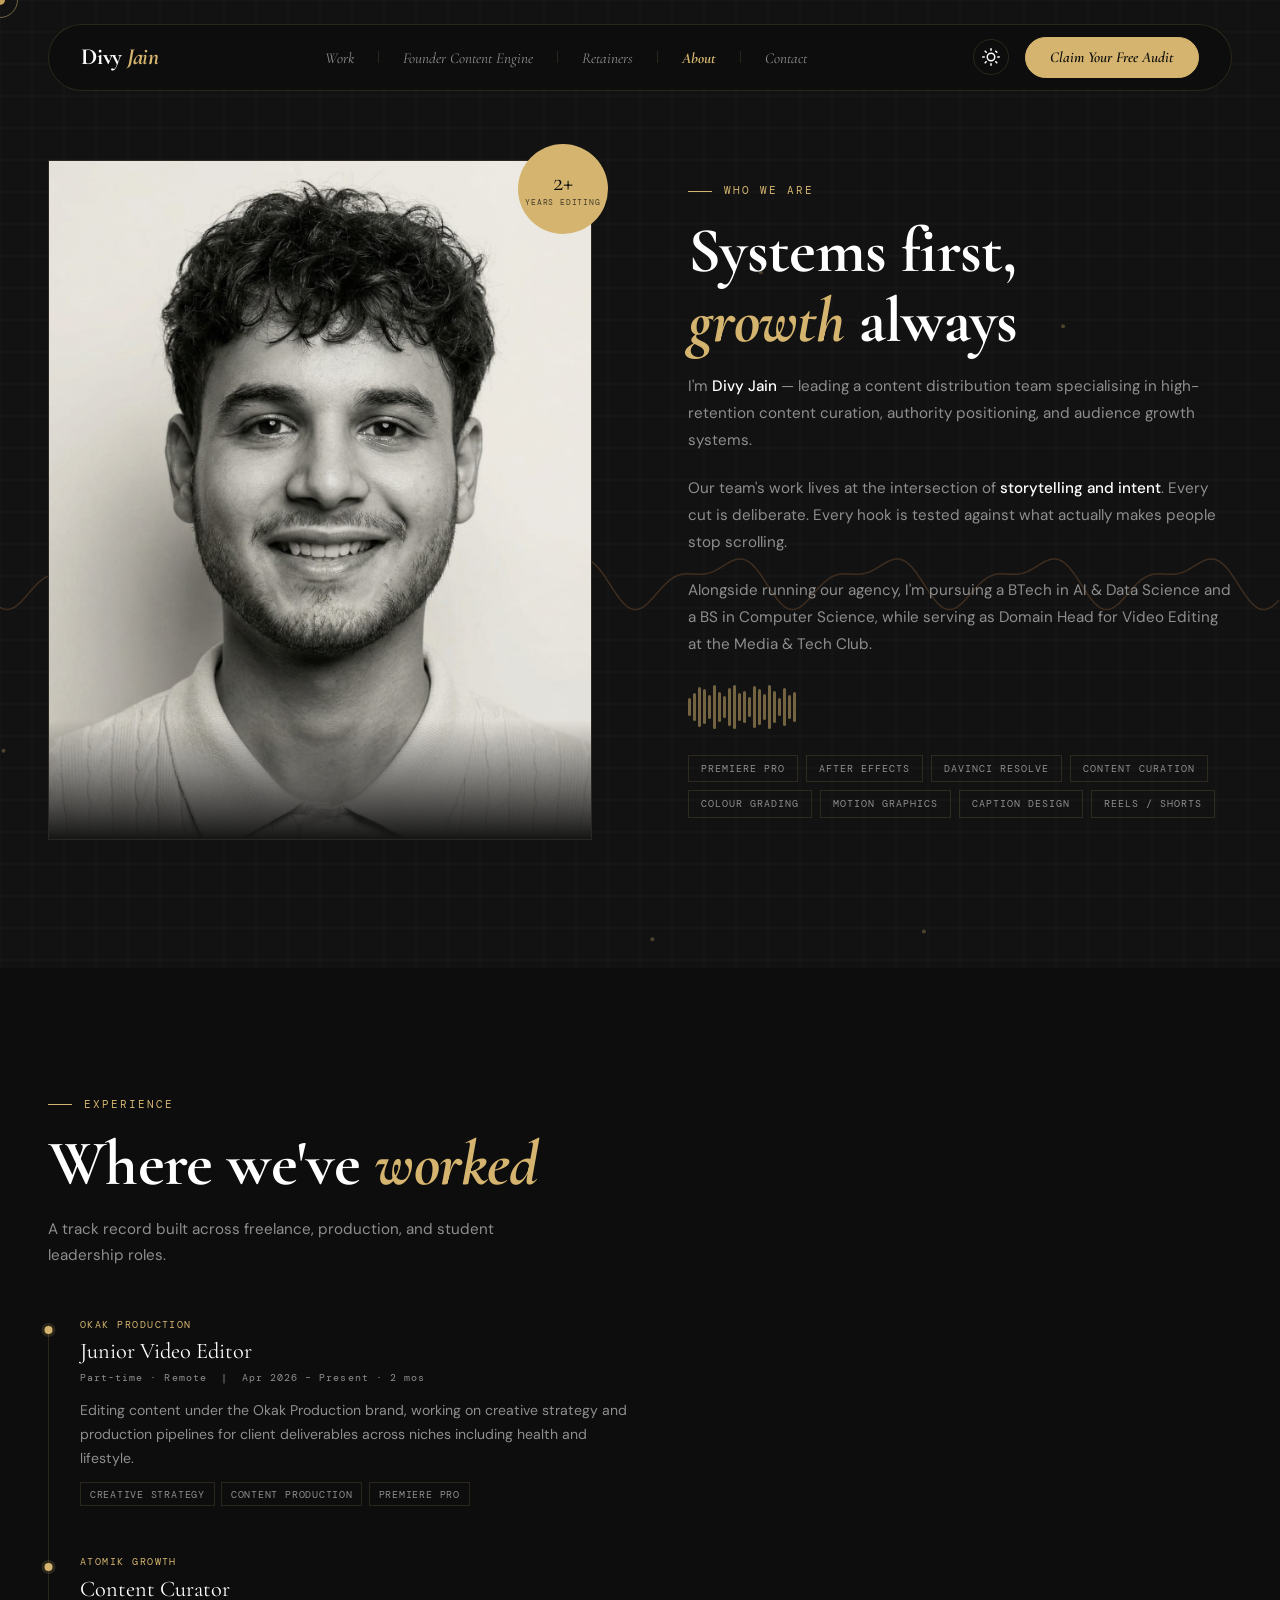
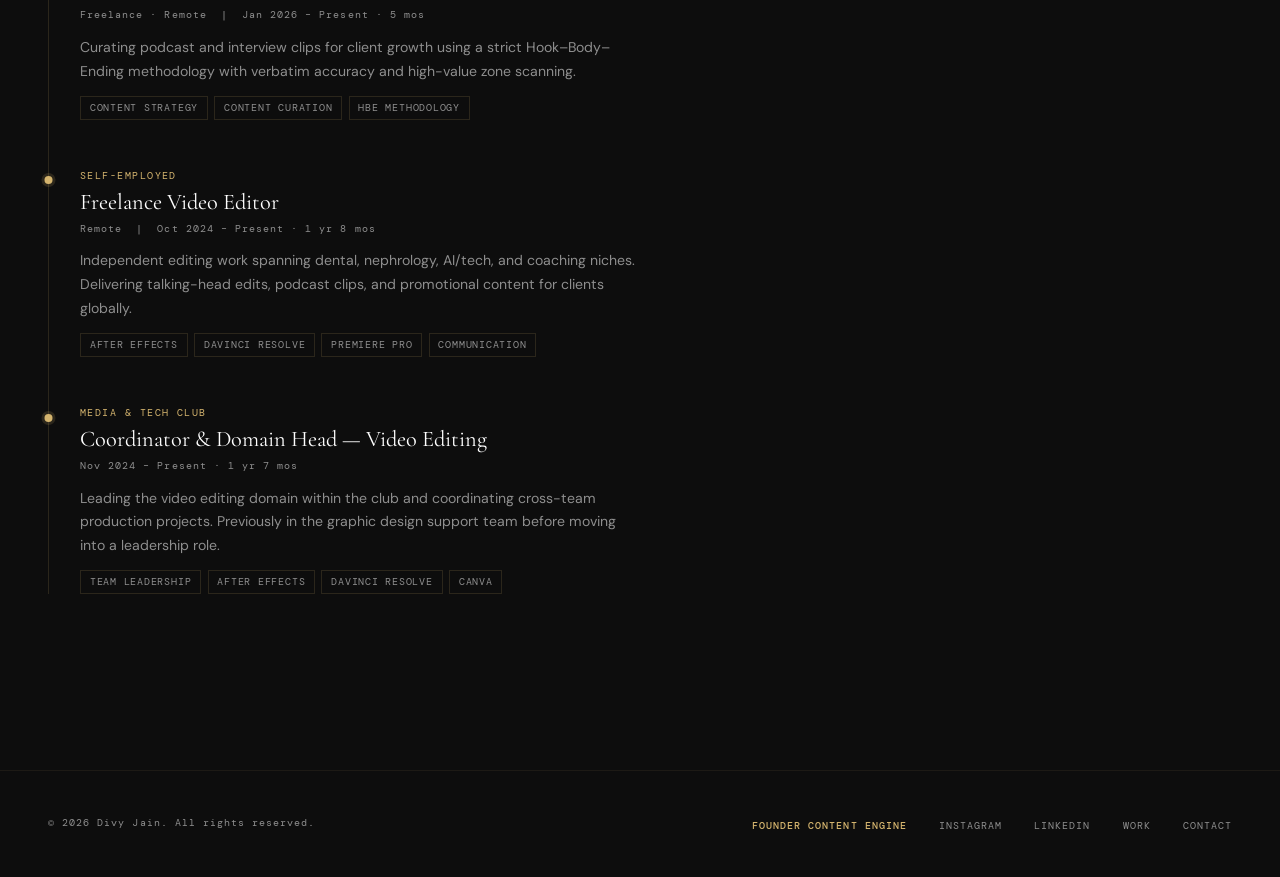
==== commit 00f24a7d: "update personal pronouns to team-oriented ones" ====
--- a/about.html
+++ b/about.html
@@ -83,11 +83,11 @@
         </div>
       </div>
       <div class="about-content">
-        <div class="section-tag">Who I Am</div>
+        <div class="section-tag">Who We Are</div>
         <h2 class="section-title">Systems first,<br><em>growth</em> always</h2>
-        <p class="about-text">I'm <strong>Divy Jain</strong> — a content distribution partner specialising in high-retention content curation, authority positioning, and audience growth systems.</p>
-        <p class="about-text">My work lives at the intersection of <strong>storytelling and intent</strong>. Every cut is deliberate. Every hook is tested against what actually makes people stop scrolling.</p>
-        <p class="about-text">Alongside freelancing, I'm pursuing a BTech in AI & Data Science and a BS in Computer Science, while serving as Domain Head for Video Editing at the Media & Tech Club.</p>
+        <p class="about-text">I'm <strong>Divy Jain</strong> — leading a content distribution team specialising in high-retention content curation, authority positioning, and audience growth systems.</p>
+        <p class="about-text">Our team's work lives at the intersection of <strong>storytelling and intent</strong>. Every cut is deliberate. Every hook is tested against what actually makes people stop scrolling.</p>
+        <p class="about-text">Alongside running our agency, I'm pursuing a BTech in AI & Data Science and a BS in Computer Science, while serving as Domain Head for Video Editing at the Media & Tech Club.</p>
         <div class="waveform" id="waveform"></div>
         <div class="skills-wrap">
           <span class="skill-tag">Premiere Pro</span>
@@ -106,7 +106,7 @@
   <!-- EXPERIENCE -->
   <section id="experience" style="position: relative; z-index: 2;">
     <div class="section-tag">Experience</div>
-    <h2 class="section-title">Where I've <em>worked</em></h2>
+    <h2 class="section-title">Where we've <em>worked</em></h2>
     <p class="section-sub">A track record built across freelance, production, and student leadership roles.</p>
 
     <div class="exp-timeline">
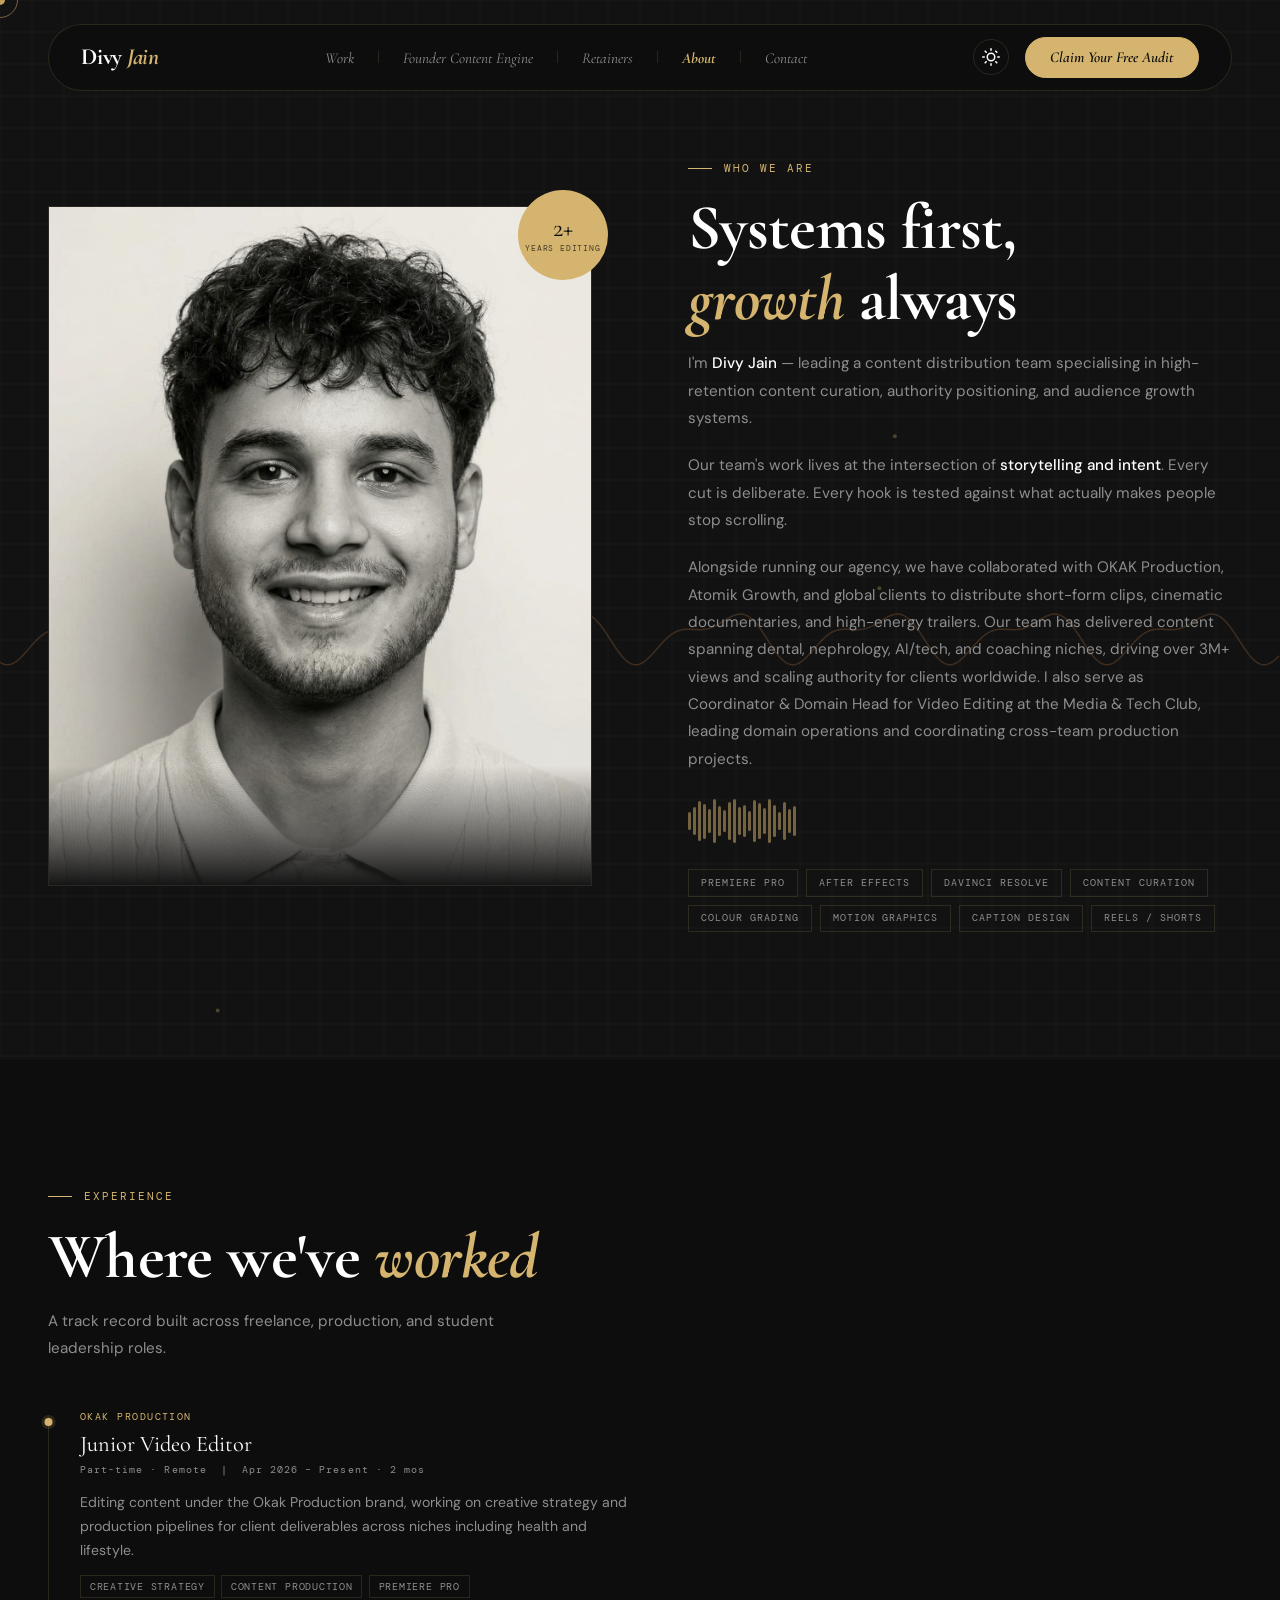
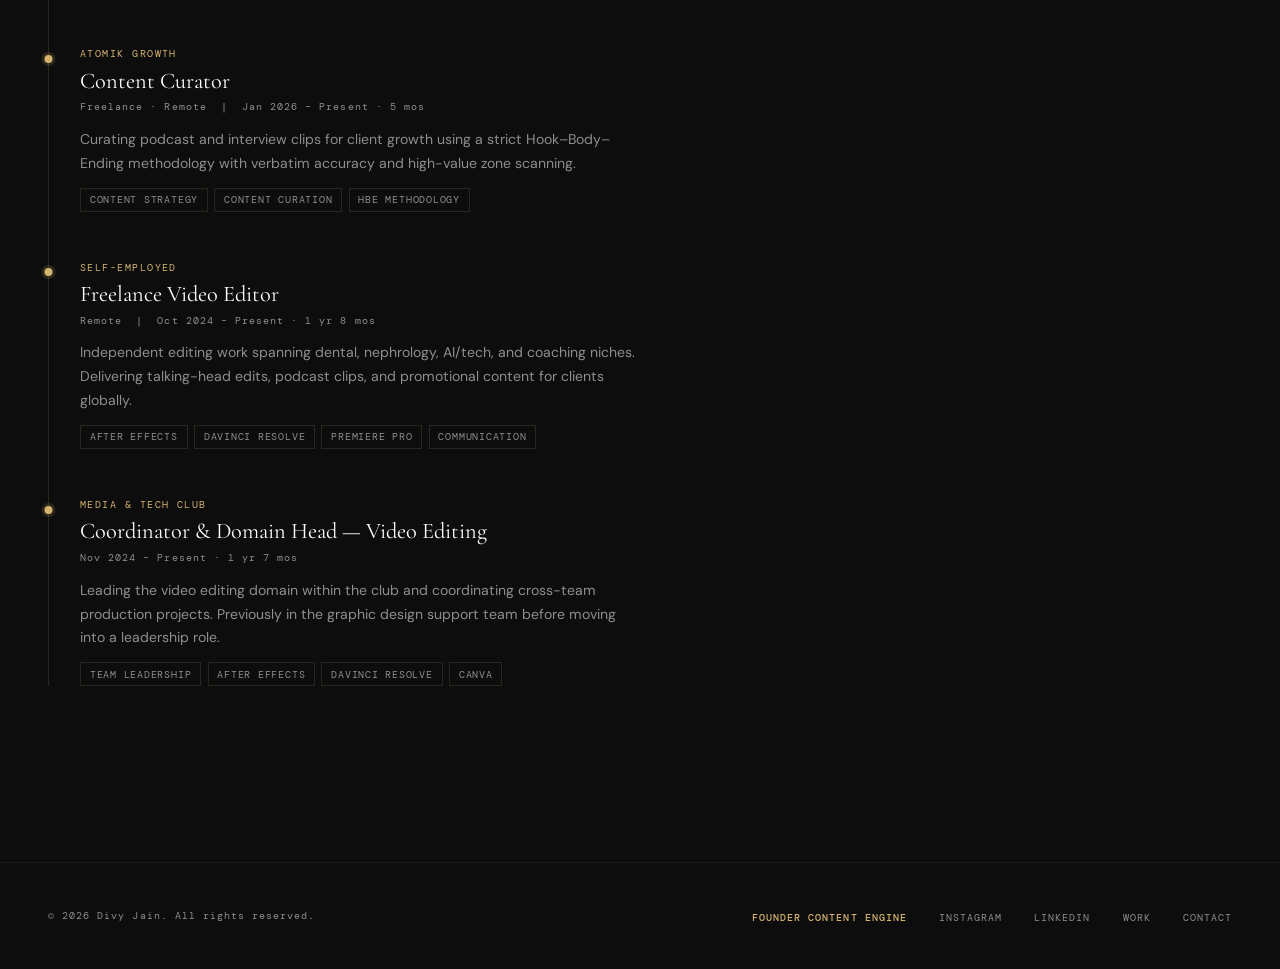
==== commit 1fa9742e: "remove education and add team experience details in about.html" ====
--- a/about.html
+++ b/about.html
@@ -87,7 +87,7 @@
         <h2 class="section-title">Systems first,<br><em>growth</em> always</h2>
         <p class="about-text">I'm <strong>Divy Jain</strong> — leading a content distribution team specialising in high-retention content curation, authority positioning, and audience growth systems.</p>
         <p class="about-text">Our team's work lives at the intersection of <strong>storytelling and intent</strong>. Every cut is deliberate. Every hook is tested against what actually makes people stop scrolling.</p>
-        <p class="about-text">Alongside running our agency, I'm pursuing a BTech in AI & Data Science and a BS in Computer Science, while serving as Domain Head for Video Editing at the Media & Tech Club.</p>
+        <p class="about-text">Alongside running our agency, we have collaborated with OKAK Production, Atomik Growth, and global clients to distribute short-form clips, cinematic documentaries, and high-energy trailers. Our team has delivered content spanning dental, nephrology, AI/tech, and coaching niches, driving over 3M+ views and scaling authority for clients worldwide. I also serve as Coordinator & Domain Head for Video Editing at the Media & Tech Club, leading domain operations and coordinating cross-team production projects.</p>
         <div class="waveform" id="waveform"></div>
         <div class="skills-wrap">
           <span class="skill-tag">Premiere Pro</span>
--- a/styles.css
+++ b/styles.css
@@ -1994,3 +1994,60 @@
     padding: 5rem 1.5rem;
   }
 }
+
+/* Forms */
+.audit-form {
+  display: flex;
+  flex-direction: column;
+  gap: 1.25rem;
+  text-align: left;
+  margin-top: 2rem;
+  width: 100%;
+}
+
+.form-group {
+  display: flex;
+  flex-direction: column;
+  gap: 0.5rem;
+}
+
+.form-group label {
+  font-family: var(--mono);
+  font-size: 0.68rem;
+  letter-spacing: 0.1em;
+  text-transform: uppercase;
+  color: var(--c-muted);
+}
+
+.form-input {
+  font-family: var(--sans);
+  font-size: 0.95rem;
+  background: var(--c-bg2);
+  border: 1px solid var(--c-line2);
+  color: var(--c-text);
+  padding: 0.8rem 1.2rem;
+  transition: border-color 0.2s, background-color 0.2s;
+  border-radius: 0;
+}
+
+.form-input:focus {
+  outline: none;
+  border-color: var(--c-accent);
+  background: var(--c-bg3);
+}
+
+.form-input::placeholder {
+  color: var(--c-muted);
+  opacity: 0.4;
+}
+
+.form-status {
+  font-family: var(--mono);
+  font-size: 0.8rem;
+  color: var(--c-accent);
+  text-align: center;
+  margin-top: 1rem;
+  display: none;
+  line-height: 1.5;
+}
+
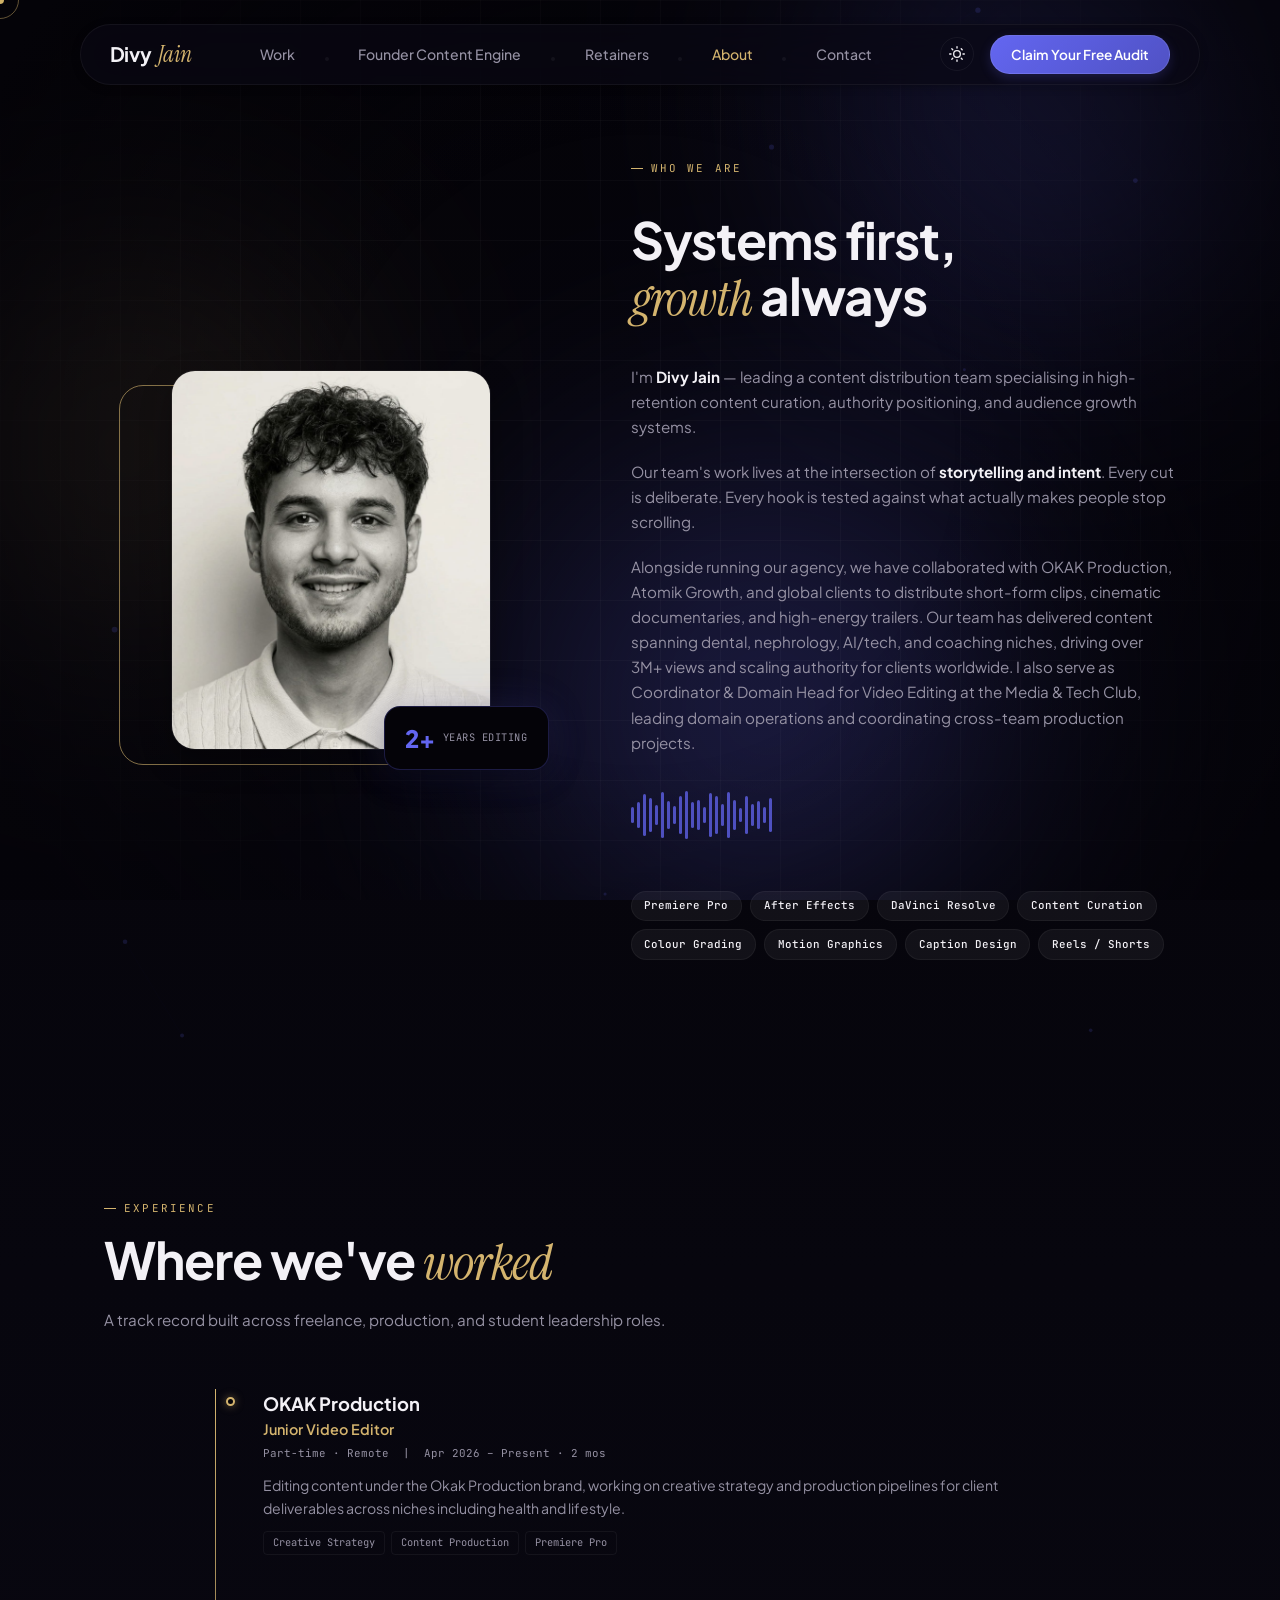
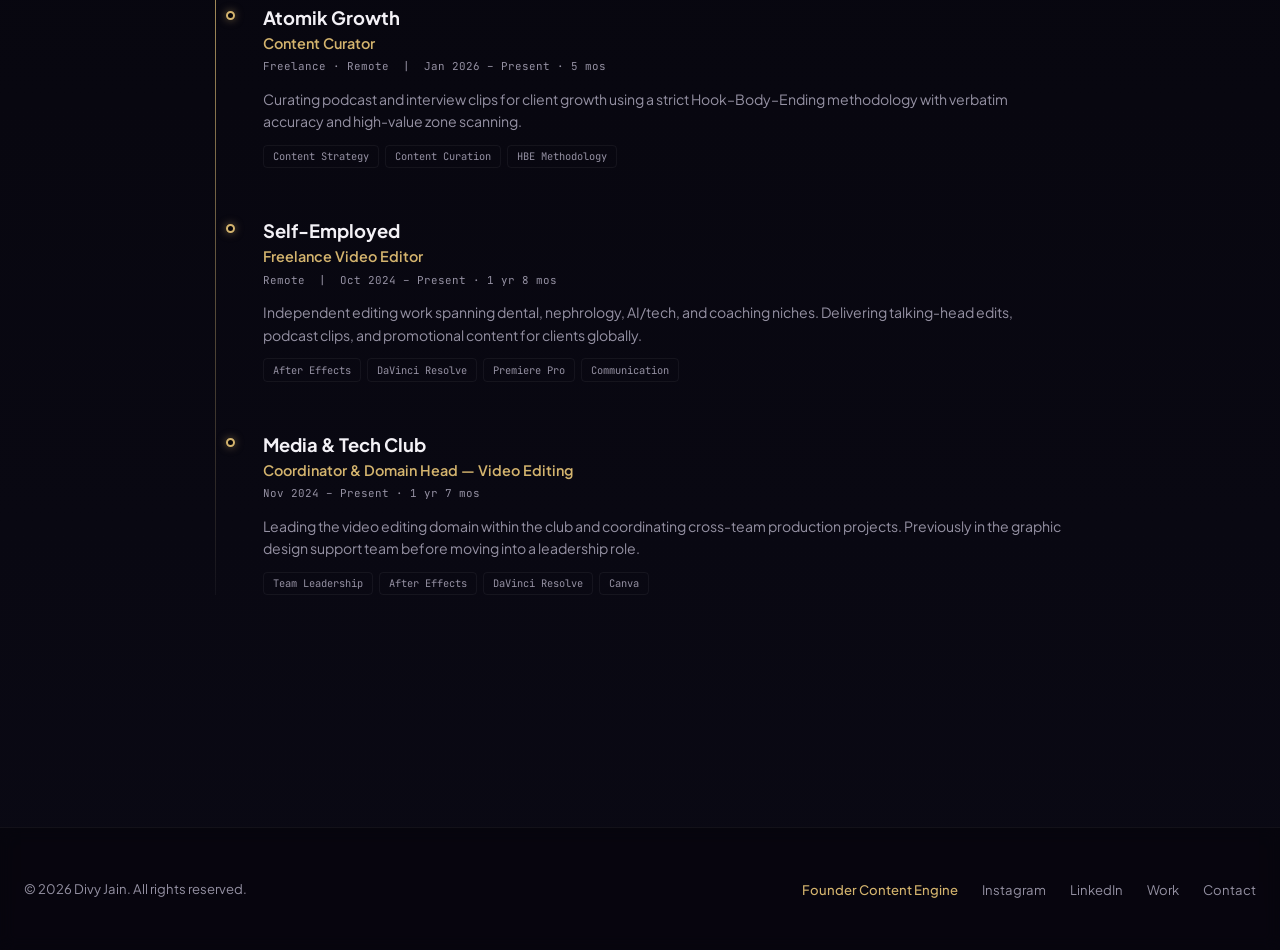
==== commit 88bdb2e5: "Redesign website: hyper-premium obsidian design, 3 vertical slot video background, removed client te" ====
--- a/about.html
+++ b/about.html
@@ -1,5 +1,5 @@
 <!DOCTYPE html>
-<html lang="en">
+<html lang="en" data-theme="dark">
 
 <head>
   <meta charset="UTF-8" />
@@ -18,9 +18,7 @@
   </script>
   <link rel="preconnect" href="https://fonts.googleapis.com" />
   <link rel="preconnect" href="https://fonts.gstatic.com" crossorigin />
-  <link
-    href="https://fonts.googleapis.com/css2?family=Cormorant+Garamond:ital,wght@0,300;0,400;0,600;0,700;1,400;1,600;1,700&family=DM+Sans:opsz,wght@9..40,300;9..40,400;9..40,500&family=DM+Serif+Display:ital@0;1&family=DM+Mono:wght@300;400;500&family=Instrument+Sans:ital,wght@0,400;0,500;0,600;1,400&display=swap"
-    rel="stylesheet" />
+  <link href="https://fonts.googleapis.com/css2?family=Instrument+Serif:ital@0;1&family=Inter:wght@300;400;500;600&family=JetBrains+Mono:wght@300;400;500&family=Plus+Jakarta+Sans:ital,wght@0,300;0,400;0,500;0,600;0,700;1,400;1,600&display=swap" rel="stylesheet" />
   <link rel="stylesheet" href="styles.css" />
 </head>
 
@@ -28,6 +26,14 @@
 
   <div class="cursor" id="cursor"></div>
   <div class="cursor-ring" id="cursor-ring"></div>
+
+  <!-- Background Ambience -->
+  <div class="glow-blob-container">
+    <div class="glow-blob glow-1"></div>
+    <div class="glow-blob glow-2"></div>
+    <div class="glow-blob glow-3"></div>
+  </div>
+  <div class="grid-overlay"></div>
 
   <!-- NAV -->
   <nav>
@@ -39,13 +45,13 @@
       <li><span class="nav-divider"></span></li>
       <li><a href="pricing.html">Retainers</a></li>
       <li><span class="nav-divider"></span></li>
-      <li><a href="about.html" style="color: var(--c-accent); font-weight: 700;">About</a></li>
+      <li><a href="about.html" style="color: var(--c-accent);">About</a></li>
       <li><span class="nav-divider"></span></li>
       <li><a href="contact.html">Contact</a></li>
     </ul>
     <div style="display: flex; align-items: center; gap: 1rem;">
       <button id="themeToggle" class="theme-toggle-btn" aria-label="Toggle Theme">
-        <svg class="sun-icon" viewBox="0 0 24 24" width="18" height="18" fill="none" stroke="currentColor"
+        <svg class="sun-icon" viewBox="0 0 24 24" width="16" height="16" fill="none" stroke="currentColor"
           stroke-width="2" stroke-linecap="round" stroke-linejoin="round">
           <circle cx="12" cy="12" r="5"></circle>
           <line x1="12" y1="1" x2="12" y2="3"></line>
@@ -57,7 +63,7 @@
           <line x1="4.22" y1="19.78" x2="5.64" y2="18.36"></line>
           <line x1="18.36" y1="4.22" x2="19.78" y2="5.64"></line>
         </svg>
-        <svg class="moon-icon" viewBox="0 0 24 24" width="18" height="18" fill="none" stroke="currentColor"
+        <svg class="moon-icon" viewBox="0 0 24 24" width="16" height="16" fill="none" stroke="currentColor"
           stroke-width="2" stroke-linecap="round" stroke-linejoin="round">
           <path d="M21 12.79A9 9 0 1 1 11.21 3 7 7 0 0 0 21 12.79z"></path>
         </svg>
@@ -69,14 +75,14 @@
   <!-- ABOUT -->
   <section id="about" style="position: relative; overflow: hidden; padding-top: 10rem;">
     <!-- Interactive moving nodes background canvas -->
-    <canvas id="aboutCanvas" style="position: absolute; inset: 0; width: 100%; height: 100%; pointer-events: none; opacity: 0.6; z-index: 1;"></canvas>
+    <canvas id="aboutCanvas" style="position: absolute; inset: 0; width: 100%; height: 100%; pointer-events: none; opacity: 0.35; z-index: 1;"></canvas>
 
     <div class="about-grid" style="position: relative; z-index: 2;">
-      <div class="about-visual" style="position:relative;">
+      <div class="about-visual">
         <div class="about-frame">
           <img src="DJ.jpeg" alt="Divy Jain" style="width:100%;height:100%;object-fit:cover;display:block;" />
-          <div class="about-frame-accent"></div>
         </div>
+        <div class="about-frame-accent"></div>
         <div class="about-badge">
           <div class="about-badge-num">2+</div>
           <div class="about-badge-text">Years editing</div>
@@ -88,7 +94,9 @@
         <p class="about-text">I'm <strong>Divy Jain</strong> — leading a content distribution team specialising in high-retention content curation, authority positioning, and audience growth systems.</p>
         <p class="about-text">Our team's work lives at the intersection of <strong>storytelling and intent</strong>. Every cut is deliberate. Every hook is tested against what actually makes people stop scrolling.</p>
         <p class="about-text">Alongside running our agency, we have collaborated with OKAK Production, Atomik Growth, and global clients to distribute short-form clips, cinematic documentaries, and high-energy trailers. Our team has delivered content spanning dental, nephrology, AI/tech, and coaching niches, driving over 3M+ views and scaling authority for clients worldwide. I also serve as Coordinator & Domain Head for Video Editing at the Media & Tech Club, leading domain operations and coordinating cross-team production projects.</p>
+        
         <div class="waveform" id="waveform"></div>
+        
         <div class="skills-wrap">
           <span class="skill-tag">Premiere Pro</span>
           <span class="skill-tag">After Effects</span>
--- a/styles.css
+++ b/styles.css
@@ -1,148 +1,317 @@
+@import url('https://fonts.googleapis.com/css2?family=Instrument+Serif:ital@0;1&family=Inter:wght@300;400;500;600&family=JetBrains+Mono:wght@300;400;500&family=Plus+Jakarta+Sans:ital,wght@0,300;0,400;0,500;0,600;0,700;1,400;1,600&display=swap');
+
 *,
 *::before,
 *::after {
   box-sizing: border-box;
   margin: 0;
-  padding: 0
+  padding: 0;
 }
 
 :root {
-  --c-bg: #0d0d0d;
-  --c-bg2: #141414;
-  --c-bg3: #1c1c1c;
-  --c-text: #FFFFFF;
-  --c-muted: #8e8e8e;
-  --c-accent: #d4b46e;
+  /* Dark Mode Palette (Default) */
+  --c-bg: #040308;
+  --c-bg-rgb: 4, 3, 8;
+  --c-bg-gradient: linear-gradient(180deg, #040308 0%, #0a0914 100%);
+  --c-card-bg: rgba(13, 11, 23, 0.45);
+  --c-card-border: rgba(255, 255, 255, 0.05);
+  --c-card-border-glow: rgba(212, 180, 110, 0.25);
+  --c-text: #f3f1f6;
+  --c-muted: #9591a3;
+  --c-accent: #d4b46e; /* Warm Gold */
   --c-accent-rgb: 212, 180, 110;
-  --c-accent2: #c5a059;
-  --c-line: rgba(212, 180, 110, 0.08);
-  --c-line2: rgba(212, 180, 110, 0.15);
-  --serif: 'Cormorant Garamond', 'DM Serif Display', serif;
-  --sans: 'DM Sans', 'Instrument Sans', sans-serif;
-  --mono: 'DM Mono', monospace;
-  --ease: cubic-bezier(0.25, 0.46, 0.45, 0.94);
-  --c-vignette: radial-gradient(ellipse at center, transparent 30%, rgba(13, 13, 13, 0.85) 100%);
-  --c-nav-bg: rgba(13, 13, 13, 0.75);
-  --c-hover-bg: rgba(255, 255, 255, 0.03);
-  --c-line-hover: rgba(240, 237, 230, 0.2);
+  --c-secondary: #6366f1; /* Electric Indigo */
+  --c-secondary-rgb: 99, 102, 241;
+  --c-line: rgba(255, 255, 255, 0.04);
+  --c-line-hover: rgba(212, 180, 110, 0.15);
+  --c-glow-primary: rgba(99, 102, 241, 0.12);
+  --c-glow-secondary: rgba(212, 180, 110, 0.08);
+  
+  /* Fonts */
+  --sans: 'Plus Jakarta Sans', 'Inter', sans-serif;
+  --serif: 'Instrument Serif', 'Playfair Display', serif;
+  --mono: 'JetBrains Mono', 'DM Mono', monospace;
+  
+  --ease: cubic-bezier(0.16, 1, 0.3, 1); /* Custom smooth spring-like curve */
+  --c-vignette: radial-gradient(circle at center, transparent 20%, rgba(4, 3, 8, 0.95) 100%);
+  --c-nav-bg: rgba(10, 9, 20, 0.65);
+  --c-hover-bg: rgba(255, 255, 255, 0.05);
+  
+  --shadow-sm: 0 2px 8px rgba(0, 0, 0, 0.3);
+  --shadow-md: 0 12px 32px -4px rgba(0, 0, 0, 0.4);
+  --shadow-lg: 0 24px 60px -12px rgba(0, 0, 0, 0.6);
+  --shadow-glow: 0 0 40px rgba(99, 102, 241, 0.15);
+  --shadow-glow-gold: 0 0 40px rgba(212, 180, 110, 0.12);
 }
 
 html[data-theme="light"] {
-  --c-bg: #FAF9F6;
-  --c-bg2: #F3F0E8;
-  --c-bg3: #ECE7DC;
-  --c-text: #171614;
-  --c-muted: #6e6b64;
-  --c-accent: #b38f43;
-  --c-accent-rgb: 179, 143, 67;
-  --c-accent2: #9b7732;
-  --c-line: rgba(23, 22, 20, 0.08);
-  --c-line2: rgba(23, 22, 20, 0.15);
-  --c-vignette: radial-gradient(ellipse at center, transparent 30%, rgba(250, 249, 246, 0.85) 100%);
-  --c-nav-bg: rgba(250, 249, 246, 0.75);
-  --c-hover-bg: rgba(0, 0, 0, 0.03);
-  --c-line-hover: rgba(23, 22, 20, 0.2);
-}
-
+  /* Light Mode Palette */
+  --c-bg: #f5f4f8;
+  --c-bg-rgb: 245, 244, 248;
+  --c-bg-gradient: linear-gradient(180deg, #f5f4f8 0%, #fafafc 100%);
+  --c-card-bg: rgba(255, 255, 255, 0.75);
+  --c-card-border: rgba(0, 0, 0, 0.06);
+  --c-card-border-glow: rgba(79, 70, 229, 0.25);
+  --c-text: #0e0c14;
+  --c-muted: #625e70;
+  --c-accent: #a37c2f; /* Premium Antique Gold */
+  --c-accent-rgb: 163, 124, 47;
+  --c-secondary: #4f46e5; /* Royal Indigo */
+  --c-secondary-rgb: 79, 70, 229;
+  --c-line: rgba(0, 0, 0, 0.04);
+  --c-line-hover: rgba(79, 70, 229, 0.15);
+  --c-glow-primary: rgba(79, 70, 229, 0.08);
+  --c-glow-secondary: rgba(163, 124, 47, 0.05);
+  
+  --c-vignette: radial-gradient(circle at center, transparent 20%, rgba(245, 244, 248, 0.95) 100%);
+  --c-nav-bg: rgba(255, 255, 255, 0.75);
+  --c-hover-bg: rgba(0, 0, 0, 0.04);
+  
+  --shadow-sm: 0 2px 8px rgba(0, 0, 0, 0.05);
+  --shadow-md: 0 12px 32px -4px rgba(0, 0, 0, 0.08);
+  --shadow-lg: 0 24px 60px -12px rgba(0, 0, 0, 0.12);
+  --shadow-glow: 0 0 40px rgba(79, 70, 229, 0.08);
+  --shadow-glow-gold: 0 0 40px rgba(163, 124, 47, 0.06);
+}
+
+/* Base Element Styles */
 html {
   scroll-behavior: smooth;
-  cursor: none
+  cursor: none; /* Hide default cursor to enable custom cursor */
 }
 
 body {
   background: var(--c-bg);
+  background-image: var(--c-bg-gradient);
   color: var(--c-text);
   font-family: var(--sans);
   font-size: 16px;
   line-height: 1.6;
   overflow-x: hidden;
-  transition: background-color 0.3s ease, color 0.3s ease, border-color 0.3s ease;
-}
-
-/* Theme Transition smooth color shifts */
-body,
-section,
-nav,
-.vid-card,
-.wide-info-panel,
-.service-card,
-.deliv-card,
-.bonus-card,
-.price-card,
-.testimonial-card,
-.contact-card,
-footer,
-.cat-rule,
-.faq-item,
-.exp-timeline::before,
-.exp-item::before,
-.exp-skill {
-  transition: background-color 0.3s ease, color 0.3s ease, border-color 0.3s ease, fill 0.3s ease, stroke 0.3s ease;
-}
-
-/* Cursor */
+  -webkit-font-smoothing: antialiased;
+}
+
+/* Custom Selection */
+::selection {
+  background: var(--c-secondary);
+  color: #ffffff;
+}
+
+/* Custom Scrollbar */
+::-webkit-scrollbar {
+  width: 8px;
+}
+::-webkit-scrollbar-track {
+  background: var(--c-bg);
+}
+::-webkit-scrollbar-thumb {
+  background: rgba(120, 120, 120, 0.2);
+  border-radius: 99px;
+  border: 2px solid var(--c-bg);
+}
+::-webkit-scrollbar-thumb:hover {
+  background: rgba(120, 120, 120, 0.4);
+}
+
+/* Custom Cursor */
 .cursor {
   position: fixed;
-  width: 10px;
-  height: 10px;
+  width: 8px;
+  height: 8px;
   background: var(--c-accent);
   border-radius: 50%;
   pointer-events: none;
   z-index: 9999;
   transform: translate(-50%, -50%);
-  transition: width 0.2s, height 0.2s;
+  transition: width 0.15s var(--ease), height 0.15s var(--ease), background-color 0.3s ease;
   mix-blend-mode: difference;
 }
 
 .cursor-ring {
   position: fixed;
-  width: 36px;
-  height: 36px;
-  border: 1px solid rgba(var(--c-accent-rgb), 0.5);
+  width: 38px;
+  height: 38px;
+  border: 1px solid rgba(var(--c-accent-rgb), 0.45);
   border-radius: 50%;
   pointer-events: none;
   z-index: 9998;
   transform: translate(-50%, -50%);
-  transition: width 0.35s var(--ease), height 0.35s var(--ease);
+  transition: width 0.3s var(--ease), height 0.3s var(--ease), border-color 0.3s ease;
 }
 
 .cursor.expand {
-  width: 20px;
-  height: 20px;
+  width: 18px;
+  height: 18px;
+  background: var(--c-secondary);
 }
 
 .cursor-ring.expand {
-  width: 60px;
-  height: 60px;
-}
-
-/* NAV */
+  width: 54px;
+  height: 54px;
+  border-color: rgba(var(--c-secondary-rgb), 0.7);
+  background: rgba(var(--c-secondary-rgb), 0.05);
+}
+
+/* Ambient glow blobs */
+.glow-blob-container {
+  position: absolute;
+  inset: 0;
+  pointer-events: none;
+  overflow: hidden;
+  z-index: 0;
+}
+
+.glow-blob {
+  position: absolute;
+  border-radius: 50%;
+  filter: blur(130px);
+  opacity: 0.35;
+  transition: transform 1.5s ease-out;
+}
+
+.glow-1 {
+  width: 45vw;
+  height: 45vw;
+  background: radial-gradient(circle, var(--c-secondary) 0%, transparent 80%);
+  top: -15vw;
+  right: -5vw;
+}
+
+.glow-2 {
+  width: 40vw;
+  height: 40vw;
+  background: radial-gradient(circle, rgba(var(--c-accent-rgb), 0.6) 0%, transparent 80%);
+  top: 15vw;
+  left: -10vw;
+}
+
+.glow-3 {
+  width: 50vw;
+  height: 50vw;
+  background: radial-gradient(circle, var(--c-secondary) 0%, transparent 80%);
+  bottom: -10vw;
+  right: 15vw;
+}
+
+/* Geometric SVG Grid Backdrop */
+.grid-overlay {
+  position: absolute;
+  inset: 0;
+  background-image: radial-gradient(circle at center, transparent 40%, var(--c-bg) 95%), 
+                    linear-gradient(to right, var(--c-line) 1px, transparent 1px),
+                    linear-gradient(to bottom, var(--c-line) 1px, transparent 1px);
+  background-size: 100% 100%, 60px 60px, 60px 60px;
+  pointer-events: none;
+  z-index: 1;
+  opacity: 0.65;
+}
+
+/* FLOATING NAV */
 nav {
   position: fixed;
   top: 1.5rem;
   left: 50%;
   transform: translateX(-50%);
-  width: calc(100% - 6rem);
-  max-width: 1200px;
+  width: calc(100% - 3rem);
+  max-width: 1120px;
   z-index: 1000;
-  padding: 0.75rem 2rem;
+  padding: 0.65rem 1.8rem;
   display: flex;
   align-items: center;
   justify-content: space-between;
   background: var(--c-nav-bg);
-  backdrop-filter: blur(12px);
-  -webkit-backdrop-filter: blur(12px);
-  border: 1px solid var(--c-line2);
+  border: 1px solid var(--c-card-border);
+  backdrop-filter: blur(20px);
+  -webkit-backdrop-filter: blur(20px);
   border-radius: 9999px;
-  transition: all 0.3s var(--ease), background-color 0.3s ease, border-color 0.3s ease;
-}
-
+  transition: top 0.3s var(--ease), padding 0.3s var(--ease), background-color 0.3s ease, border-color 0.3s ease, box-shadow 0.3s ease;
+  box-shadow: var(--shadow-sm);
+}
+
+nav.nav-scrolled {
+  top: 0.75rem;
+  padding: 0.5rem 1.5rem;
+  box-shadow: var(--shadow-md), var(--shadow-glow);
+  border-color: rgba(var(--c-secondary-rgb), 0.15);
+}
+
+.nav-logo {
+  font-family: var(--sans);
+  font-weight: 700;
+  font-size: 1.25rem;
+  color: var(--c-text);
+  text-decoration: none;
+  letter-spacing: -0.02em;
+  display: flex;
+  align-items: center;
+  gap: 0.4rem;
+}
+
+.nav-logo span {
+  color: var(--c-accent);
+  font-family: var(--serif);
+  font-style: italic;
+  font-weight: 500;
+  font-size: 1.45rem;
+}
+
+.nav-links {
+  display: flex;
+  gap: 1.25rem;
+  list-style: none;
+  align-items: center;
+}
+
+.nav-links a {
+  font-family: var(--sans);
+  font-weight: 500;
+  font-size: 0.88rem;
+  color: var(--c-muted);
+  text-decoration: none;
+  padding: 0.4rem 0.6rem;
+  border-radius: 99px;
+  transition: color 0.25s var(--ease), background-color 0.25s var(--ease);
+}
+
+.nav-links a:hover {
+  color: var(--c-text);
+  background: var(--c-hover-bg);
+}
+
+.nav-links span.nav-divider {
+  width: 4px;
+  height: 4px;
+  background: var(--c-card-border);
+  border-radius: 50%;
+  display: inline-block;
+}
+
+.nav-cta {
+  font-family: var(--sans);
+  font-size: 0.85rem;
+  color: #ffffff;
+  background: linear-gradient(135deg, var(--c-secondary) 0%, rgba(var(--c-secondary-rgb), 0.8) 100%);
+  border: 1px solid rgba(255, 255, 255, 0.1);
+  border-radius: 9999px;
+  padding: 0.45rem 1.25rem;
+  text-decoration: none;
+  font-weight: 600;
+  transition: transform 0.2s, box-shadow 0.2s;
+  box-shadow: 0 4px 12px rgba(var(--c-secondary-rgb), 0.2);
+}
+
+.nav-cta:hover {
+  transform: translateY(-1px);
+  box-shadow: 0 6px 16px rgba(var(--c-secondary-rgb), 0.35);
+}
+
+/* Theme toggle btn */
 .theme-toggle-btn {
   background: transparent;
-  border: 1px solid var(--c-line2);
+  border: 1px solid var(--c-card-border);
   border-radius: 50%;
-  width: 36px;
-  height: 36px;
+  width: 34px;
+  height: 34px;
   display: flex;
   align-items: center;
   justify-content: center;
@@ -154,95 +323,14 @@
 .theme-toggle-btn:hover {
   border-color: var(--c-accent);
   background: var(--c-hover-bg);
-  color: var(--c-accent);
-}
-
-.theme-toggle-btn svg {
-  transition: transform 0.3s var(--ease);
-}
-
-.theme-toggle-btn:active svg {
-  transform: scale(0.85);
-}
-
-html[data-theme="dark"] .theme-toggle-btn .sun-icon {
-  display: block;
-}
-
-html[data-theme="dark"] .theme-toggle-btn .moon-icon {
-  display: none;
-}
-
-html[data-theme="light"] .theme-toggle-btn .sun-icon {
-  display: none;
-}
-
-html[data-theme="light"] .theme-toggle-btn .moon-icon {
-  display: block;
-}
-
-.nav-logo {
-  font-family: var(--serif);
-  font-weight: 700;
-  font-size: 1.45rem;
-  color: var(--c-text);
-  text-decoration: none;
-  letter-spacing: -0.01em;
-}
-
-.nav-logo span {
-  color: var(--c-accent);
-  font-style: italic;
-}
-
-.nav-links {
-  display: flex;
-  gap: 1.5rem;
-  list-style: none;
-  align-items: center;
-}
-
-.nav-links a {
-  font-family: var(--serif);
-  font-style: italic;
-  font-size: 0.95rem;
-  color: var(--c-muted);
-  text-decoration: none;
-  transition: color 0.2s;
-}
-
-.nav-links a:hover {
-  color: var(--c-text);
-}
-
-.nav-links span.nav-divider {
-  width: 1px;
-  height: 12px;
-  background: var(--c-line2);
-  display: inline-block;
-}
-
-.nav-cta {
-  font-family: var(--serif);
-  font-style: italic;
-  font-size: 0.95rem;
-  color: #0a0a0a;
-  background: var(--c-accent);
-  border: 1px solid var(--c-accent);
-  border-radius: 9999px;
-  padding: 0.45rem 1.5rem;
-  text-decoration: none;
-  font-weight: 600;
-  transition: background 0.2s, color 0.2s, transform 0.2s;
-}
-
-.nav-cta:hover {
-  background: transparent;
-  color: var(--c-accent);
-  transform: translateY(-1px);
-}
-
-/* HERO */
+}
+
+html[data-theme="dark"] .theme-toggle-btn .sun-icon { display: block; }
+html[data-theme="dark"] .theme-toggle-btn .moon-icon { display: none; }
+html[data-theme="light"] .theme-toggle-btn .sun-icon { display: none; }
+html[data-theme="light"] .theme-toggle-btn .moon-icon { display: block; }
+
+/* HERO SECTION */
 .hero {
   position: relative;
   min-height: 100vh;
@@ -250,38 +338,16 @@
   align-items: center;
   justify-content: center;
   overflow: hidden;
+  padding-top: 6rem;
+  padding-bottom: 4rem;
+  z-index: 2;
 }
 
 .hero-bg {
   position: absolute;
   inset: 0;
-  background: var(--c-bg);
   overflow: hidden;
-}
-
-@keyframes spin-slow {
-  0% {
-    transform: translate(-50%, -50%) rotate(0deg);
-  }
-
-  100% {
-    transform: translate(-50%, -50%) rotate(360deg);
-  }
-}
-
-.hero-compass {
-  position: absolute;
-  top: 50%;
-  left: 50%;
-  width: 80vw;
-  height: 80vw;
-  max-width: 900px;
-  max-height: 900px;
-  color: rgba(var(--c-accent-rgb), 0.08);
-  pointer-events: none;
-  transform-origin: center center;
-  animation: spin-slow 80s linear infinite;
-  z-index: 1;
+  z-index: 0;
 }
 
 .hero-canvas {
@@ -289,376 +355,1124 @@
   inset: 0;
   width: 100%;
   height: 100%;
-  opacity: 0.6;
-}
+  opacity: 0.35;
+  pointer-events: none;
+}
+
+.hero-video-bg {
+  position: absolute;
+  top: 50%;
+  left: 50%;
+  width: 100%;
+  max-width: 900px;
+  height: 520px;
+  transform: translate(-50%, -50%);
+  z-index: 1;
+  pointer-events: none;
+  overflow: visible;
+}
+
+.hero-video-slot {
+  position: absolute;
+  top: 50%;
+  width: 280px;
+  height: 500px;
+  border-radius: 16px;
+  overflow: hidden;
+  border: none;
+  background: #000000;
+  opacity: 0;
+  box-shadow: var(--shadow-sm);
+}
+
+.hero-video-slot::after {
+  content: '';
+  position: absolute;
+  inset: 0;
+  background: var(--c-bg);
+  opacity: 0.86;
+  transition: background-color 0.3s ease, opacity 0.3s ease;
+  pointer-events: none;
+  z-index: 2;
+}
+
+html[data-theme="light"] .hero-video-slot::after {
+  opacity: 0.94;
+}
+
+.hero-video-slot.slot-1 {
+  left: calc(50% - 310px);
+  animation: revealSlot1 2.2s var(--ease) forwards, float1 8s ease-in-out infinite alternate 2.2s;
+  box-shadow: 0 0 30px rgba(var(--c-secondary-rgb), 0.04);
+}
+
+.hero-video-slot.slot-2 {
+  left: 50%;
+  animation: revealSlot2 2.2s var(--ease) forwards, float2 10s ease-in-out infinite alternate 2.2s;
+  box-shadow: 0 0 30px rgba(var(--c-accent-rgb), 0.04);
+}
+
+.hero-video-slot.slot-3 {
+  left: calc(50% + 310px);
+  animation: revealSlot3 2.2s var(--ease) forwards, float3 9s ease-in-out infinite alternate 2.2s;
+  box-shadow: 0 0 30px rgba(var(--c-secondary-rgb), 0.04);
+}
+
+@keyframes revealSlot1 {
+  0% {
+    left: 50%;
+    transform: translate(-50%, -50%) rotate(-120deg) translateY(-80px) scale(0.3);
+    opacity: 0;
+  }
+  50% {
+    left: calc(50% - 150px);
+    transform: translate(-50%, -50%) rotate(-60deg) translateY(-40px) scale(0.65);
+    opacity: 0.5;
+  }
+  100% {
+    left: calc(50% - 310px);
+    transform: translate(-50%, -50%) rotate(0deg) translateY(0) scale(1);
+    opacity: 1;
+  }
+}
+
+@keyframes revealSlot2 {
+  0% {
+    left: 50%;
+    transform: translate(-50%, -50%) scale(0.3) rotate(10deg);
+    opacity: 0;
+  }
+  50% {
+    left: 50%;
+    transform: translate(-50%, -50%) scale(0.7) rotate(-5deg);
+    opacity: 0.5;
+  }
+  100% {
+    left: 50%;
+    transform: translate(-50%, -50%) scale(1) rotate(0deg);
+    opacity: 1;
+  }
+}
+
+@keyframes revealSlot3 {
+  0% {
+    left: 50%;
+    transform: translate(-50%, -50%) rotate(120deg) translateY(-80px) scale(0.3);
+    opacity: 0;
+  }
+  50% {
+    left: calc(50% + 150px);
+    transform: translate(-50%, -50%) rotate(60deg) translateY(-40px) scale(0.65);
+    opacity: 0.5;
+  }
+  100% {
+    left: calc(50% + 310px);
+    transform: translate(-50%, -50%) rotate(0deg) translateY(0) scale(1);
+    opacity: 1;
+  }
+}
+
+@keyframes float1 {
+  0% { transform: translate(-50%, -50%) translateY(0px) rotate(-0.5deg); }
+  100% { transform: translate(-50%, -50%) translateY(-12px) rotate(0.5deg); }
+}
+
+@keyframes float2 {
+  0% { transform: translate(-50%, -50%) translateY(8px) rotate(0.5deg); }
+  100% { transform: translate(-50%, -50%) translateY(-8px) rotate(-0.5deg); }
+}
+
+@keyframes float3 {
+  0% { transform: translate(-50%, -50%) translateY(-4px) rotate(-0.8deg); }
+  100% { transform: translate(-50%, -50%) translateY(10px) rotate(0.4deg); }
+}
+
+.hero-video-slot iframe {
+  position: absolute;
+  top: 50%;
+  left: 50%;
+  width: 100%;
+  height: 100%;
+  transform: translate(-50%, -50%) scale(1.35);
+  border: none;
+  pointer-events: none;
+  z-index: 1;
+}
+
+@media (max-width: 768px) {
+  .hero-video-bg {
+    width: 250px;
+    height: 440px;
+  }
+  .hero-video-slot.slot-1, 
+  .hero-video-slot.slot-3 {
+    display: none;
+  }
+  .hero-video-slot.slot-2 {
+    left: 50%;
+    width: 100%;
+    height: 100%;
+    animation: revealSlot2Mobile 2.2s var(--ease) forwards;
+  }
+}
+
+@keyframes revealSlot2Mobile {
+  0% {
+    transform: translate(-50%, -50%) scale(0.3);
+    opacity: 0;
+  }
+  100% {
+    transform: translate(-50%, -50%) scale(1);
+    opacity: 1;
+  }
+}
+
+
 
 .hero-vignette {
   position: absolute;
   inset: 0;
   background: var(--c-vignette);
+  pointer-events: none;
 }
 
 .hero-noise {
   position: absolute;
   inset: 0;
-  background-image: url("data:image/svg+xml,%3Csvg xmlns='http://www.w3.org/2000/svg' width='300' height='300'%3E%3Cfilter id='noise'%3E%3CfeTurbulence type='fractalNoise' baseFrequency='0.85' numOctaves='4' stitchTiles='stitch'/%3E%3CfeColorMatrix type='saturate' values='0'/%3E%3C/filter%3E%3Crect width='100%25' height='100%25' filter='url(%23noise)' opacity='0.04'/%3E%3C/svg%3E");
-  opacity: 0.4;
+  background-image: url("data:image/svg+xml,%3Csvg xmlns='http://www.w3.org/2000/svg' width='100' height='100'%3E%3Cfilter id='noise'%3E%3CfeTurbulence type='fractalNoise' baseFrequency='0.95' numOctaves='3' stitchTiles='stitch'/%3E%3CfeColorMatrix type='saturate' values='0'/%3E%3C/filter%3E%3Crect width='100%25' height='100%25' filter='url(%23noise)' opacity='0.025'/%3E%3C/svg%3E");
   pointer-events: none;
 }
 
 .hero-content {
   position: relative;
-  z-index: 2;
+  z-index: 5;
   text-align: center;
-  padding: 0 2rem;
-  max-width: 900px;
+  padding: 0 1.5rem;
+  max-width: 880px;
 }
 
 .hero-eyebrow {
   font-family: var(--mono);
-  font-size: 0.72rem;
-  letter-spacing: 0.18em;
+  font-size: 0.75rem;
+  letter-spacing: 0.22em;
   text-transform: uppercase;
   color: var(--c-accent);
   margin-bottom: 1.5rem;
-  display: flex;
-  align-items: center;
-  justify-content: center;
-  gap: 1rem;
+  display: inline-flex;
+  align-items: center;
+  gap: 0.75rem;
 }
 
 .hero-eyebrow::before,
 .hero-eyebrow::after {
-  content: '';
-  display: block;
-  width: 40px;
-  height: 1px;
-  background: var(--c-accent);
-  opacity: 0.5;
-}
-
-.hero-title {
-  font-family: var(--serif);
-  font-size: clamp(3.5rem, 8vw, 7rem);
-  line-height: 1.02;
-  letter-spacing: -0.01em;
-  margin-bottom: 1.5rem;
-  color: var(--c-text);
-}
-
-.hero-title em {
-  font-style: italic;
-  color: var(--c-accent);
-  display: inline-block;
-  transform: skewX(-4deg);
-}
-
-.hero-sub {
-  font-family: var(--sans);
-  font-size: 1.05rem;
-  color: var(--c-muted);
-  max-width: 480px;
-  margin: 0 auto 2.5rem;
-  line-height: 1.7;
-}
-
-.hero-ctas {
-  display: flex;
-  gap: 1rem;
-  justify-content: center;
-  flex-wrap: wrap;
-}
-
-.btn-primary {
-  font-family: var(--mono);
-  font-size: 0.78rem;
-  letter-spacing: 0.1em;
-  text-transform: uppercase;
-  background: var(--c-accent);
-  color: #0a0a0a;
-  padding: 0.9rem 2rem;
-  text-decoration: none;
-  font-weight: 500;
-  transition: transform 0.2s, box-shadow 0.2s;
-  display: inline-block;
-}
-
-.btn-primary:hover {
-  transform: translateY(-2px);
-  box-shadow: 0 8px 24px rgba(var(--c-accent-rgb), 0.25);
-}
-
-.btn-secondary {
-  font-family: var(--mono);
-  font-size: 0.78rem;
-  letter-spacing: 0.1em;
-  text-transform: uppercase;
-  border: 1px solid var(--c-line2);
-  color: var(--c-text);
-  padding: 0.9rem 2rem;
-  text-decoration: none;
-  transition: border-color 0.2s, background 0.2s;
-  display: inline-block;
-}
-
-.btn-secondary:hover {
-  border-color: var(--c-muted);
-  background: var(--c-hover-bg);
-}
-
-.hero-scroll {
-  position: absolute;
-  bottom: 2.5rem;
-  left: 50%;
-  transform: translateX(-50%);
-  display: flex;
-  flex-direction: column;
-  align-items: center;
-  gap: 0.5rem;
-  font-family: var(--mono);
-  font-size: 0.65rem;
-  letter-spacing: 0.15em;
-  text-transform: uppercase;
-  color: var(--c-muted);
-  z-index: 2;
-  animation: scrollpulse 2s ease-in-out infinite;
-}
-
-.hero-scroll-line {
-  width: 1px;
-  height: 50px;
-  background: linear-gradient(to bottom, var(--c-accent), transparent);
-}
-
-@keyframes scrollpulse {
-
-  0%,
-  100% {
-    opacity: 0.4;
-    transform: translateX(-50%) translateY(0);
-  }
-
-  50% {
-    opacity: 1;
-    transform: translateX(-50%) translateY(6px);
-  }
-}
-
-/* TICKER */
-.ticker-wrap {
-  border-top: 1px solid var(--c-line);
-  border-bottom: 1px solid var(--c-line);
-  background: var(--c-bg2);
-  padding: 0.9rem 0;
-  overflow: hidden;
-}
-
-.ticker {
-  display: flex;
-  animation: tick 30s linear infinite;
-  width: max-content;
-}
-
-.ticker-item {
-  font-family: var(--mono);
-  font-size: 0.7rem;
-  letter-spacing: 0.12em;
-  text-transform: uppercase;
-  color: var(--c-muted);
-  padding: 0 2.5rem;
-  white-space: nowrap;
-}
-
-.ticker-item span {
-  color: var(--c-accent);
-  margin-right: 2.5rem;
-}
-
-@keyframes tick {
-  0% {
-    transform: translateX(0);
-  }
-
-  100% {
-    transform: translateX(-50%);
-  }
-}
-
-/* STATS */
-.stats {
-  display: grid;
-  grid-template-columns: repeat(4, 1fr);
-  gap: 1px;
-  background: var(--c-line);
-  border-top: 1px solid var(--c-line);
-  border-bottom: 1px solid var(--c-line);
-}
-
-.stat-item {
-  background: var(--c-bg);
-  padding: 3rem 2rem;
-  text-align: center;
-}
-
-.stat-num {
-  font-family: var(--serif);
-  font-size: 3.5rem;
-  color: var(--c-text);
-  line-height: 1;
-  margin-bottom: 0.5rem;
-  letter-spacing: -0.02em;
-}
-
-.stat-num sup {
-  font-size: 1.5rem;
-  color: var(--c-accent);
-}
-
-.stat-label {
-  font-family: var(--mono);
-  font-size: 0.68rem;
-  letter-spacing: 0.14em;
-  text-transform: uppercase;
-  color: var(--c-muted);
-}
-
-/* SHARED SECTION */
-section {
-  padding: 8rem 3rem;
-}
-
-.section-tag {
-  font-family: var(--mono);
-  font-size: 0.68rem;
-  letter-spacing: 0.18em;
-  text-transform: uppercase;
-  color: var(--c-accent);
-  margin-bottom: 1rem;
-  display: flex;
-  align-items: center;
-  gap: 0.75rem;
-}
-
-.section-tag::before {
   content: '';
   display: block;
   width: 24px;
   height: 1px;
   background: var(--c-accent);
+  opacity: 0.4;
+}
+
+.hero-title {
+  font-family: var(--sans);
+  font-size: clamp(2.8rem, 7.5vw, 6.2rem);
+  font-weight: 700;
+  line-height: 1.05;
+  letter-spacing: -0.03em;
+  margin-bottom: 1.5rem;
+  color: var(--c-text);
+}
+
+.hero-title em {
+  font-family: var(--serif);
+  font-style: italic;
+  font-weight: 400;
+  color: var(--c-accent);
+  text-shadow: 0 0 40px rgba(var(--c-accent-rgb), 0.15);
+}
+
+.hero-sub {
+  font-family: var(--sans);
+  font-size: 1.05rem;
+  color: var(--c-muted);
+  max-width: 580px;
+  margin: 0 auto 2.5rem;
+  line-height: 1.7;
+}
+
+.hero-ctas {
+  display: flex;
+  gap: 1rem;
+  justify-content: center;
+  flex-wrap: wrap;
+}
+
+/* Primary Button Styling */
+.btn-primary {
+  font-family: var(--sans);
+  font-size: 0.85rem;
+  font-weight: 600;
+  letter-spacing: 0.05em;
+  text-transform: uppercase;
+  background: linear-gradient(135deg, var(--c-accent) 0%, rgba(var(--c-accent-rgb), 0.75) 100%);
+  color: #0c0b0f;
+  padding: 0.95rem 2.2rem;
+  border-radius: 9999px;
+  border: 1px solid rgba(255, 255, 255, 0.1);
+  text-decoration: none;
+  transition: transform 0.2s var(--ease), box-shadow 0.2s var(--ease);
+  display: inline-block;
+  box-shadow: 0 8px 24px rgba(var(--c-accent-rgb), 0.2);
+}
+
+.btn-primary:hover {
+  transform: translateY(-2px);
+  box-shadow: 0 12px 32px rgba(var(--c-accent-rgb), 0.4), var(--shadow-glow-gold);
+}
+
+/* Secondary Button Styling */
+.btn-secondary {
+  font-family: var(--sans);
+  font-size: 0.85rem;
+  font-weight: 600;
+  letter-spacing: 0.05em;
+  text-transform: uppercase;
+  border: 1px solid var(--c-card-border);
+  background: rgba(255, 255, 255, 0.02);
+  backdrop-filter: blur(8px);
+  -webkit-backdrop-filter: blur(8px);
+  color: var(--c-text);
+  padding: 0.95rem 2.2rem;
+  border-radius: 9999px;
+  text-decoration: none;
+  transition: border-color 0.25s var(--ease), background 0.25s var(--ease), transform 0.2s var(--ease);
+  display: inline-block;
+}
+
+.btn-secondary:hover {
+  border-color: var(--c-accent);
+  background: var(--c-hover-bg);
+  transform: translateY(-2px);
+}
+
+.hero-scroll {
+  position: absolute;
+  bottom: 2.2rem;
+  left: 50%;
+  transform: translateX(-50%);
+  display: flex;
+  flex-direction: column;
+  align-items: center;
+  gap: 0.4rem;
+  font-family: var(--mono);
+  font-size: 0.65rem;
+  letter-spacing: 0.2em;
+  text-transform: uppercase;
+  color: var(--c-muted);
+  z-index: 5;
+  animation: scrollpulse 2.2s ease-in-out infinite;
+}
+
+.hero-scroll-line {
+  width: 1.5px;
+  height: 44px;
+  background: linear-gradient(to bottom, var(--c-accent), transparent);
+}
+
+@keyframes scrollpulse {
+  0%, 100% { opacity: 0.45; transform: translateX(-50%) translateY(0); }
+  50% { opacity: 1; transform: translateX(-50%) translateY(5px); }
+}
+
+/* PROCESS SECTION (Timeline style) */
+.process-section {
+  position: relative;
+  z-index: 5;
+  background: transparent;
+  padding: 6rem 1.5rem;
+}
+
+.process-container {
+  max-width: 1000px;
+  margin: 0 auto;
+  display: flex;
+  justify-content: space-between;
+  align-items: flex-start;
+  position: relative;
+}
+
+.process-container::before {
+  content: '';
+  position: absolute;
+  top: 28px;
+  left: 10%;
+  width: 80%;
+  height: 1px;
+  background: linear-gradient(to right, var(--c-line) 0%, var(--c-accent) 50%, var(--c-line) 100%);
+  z-index: -1;
+}
+
+.process-step {
+  flex: 1;
+  text-align: center;
+  padding: 0 1.5rem;
+  position: relative;
+}
+
+.process-num {
+  width: 56px;
+  height: 56px;
+  background: var(--c-card-bg);
+  border: 1px solid var(--c-card-border);
+  box-shadow: var(--shadow-sm);
+  border-radius: 50%;
+  display: flex;
+  align-items: center;
+  justify-content: center;
+  margin: 0 auto 1.25rem;
+  font-family: var(--mono);
+  font-size: 0.95rem;
+  font-weight: 600;
+  color: var(--c-accent);
+  transition: transform 0.3s var(--ease), border-color 0.3s ease, box-shadow 0.3s ease;
+  backdrop-filter: blur(12px);
+  -webkit-backdrop-filter: blur(12px);
+}
+
+.process-step:hover .process-num {
+  transform: scale(1.1);
+  border-color: var(--c-accent);
+  box-shadow: var(--shadow-glow-gold);
+}
+
+.process-title {
+  font-size: 1.05rem;
+  font-weight: 700;
+  margin-bottom: 0.5rem;
+  color: var(--c-text);
+  letter-spacing: -0.01em;
+}
+
+.process-desc {
+  font-size: 0.85rem;
+  color: var(--c-muted);
+  line-height: 1.5;
+}
+
+.process-arrow {
+  display: none; /* Replaced layout with custom gradient background line */
+}
+
+/* TICKER */
+.ticker-wrap {
+  border-top: 1px solid var(--c-card-border);
+  border-bottom: 1px solid var(--c-card-border);
+  background: rgba(var(--c-bg-rgb), 0.4);
+  backdrop-filter: blur(8px);
+  -webkit-backdrop-filter: blur(8px);
+  padding: 0.8rem 0;
+  overflow: hidden;
+  z-index: 5;
+  position: relative;
+}
+
+.ticker {
+  display: flex;
+  animation: tick 28s linear infinite;
+  width: max-content;
+}
+
+.ticker-item {
+  font-family: var(--mono);
+  font-size: 0.72rem;
+  letter-spacing: 0.15em;
+  text-transform: uppercase;
+  color: var(--c-muted);
+  padding: 0 2rem;
+  white-space: nowrap;
+  display: flex;
+  align-items: center;
+  gap: 1.25rem;
+}
+
+.ticker-item span {
+  color: var(--c-accent);
+  font-size: 0.5rem;
+}
+
+@keyframes tick {
+  0% { transform: translateX(0); }
+  100% { transform: translateX(-50%); }
+}
+
+/* STATS */
+.stats {
+  display: grid;
+  grid-template-columns: repeat(4, 1fr);
+  max-width: 1040px;
+  margin: 4rem auto;
+  gap: 1rem;
+  padding: 0 1.5rem;
+  z-index: 5;
+  position: relative;
+}
+
+.stat-item {
+  background: var(--c-card-bg);
+  border: 1px solid var(--c-card-border);
+  backdrop-filter: blur(16px);
+  -webkit-backdrop-filter: blur(16px);
+  padding: 2.2rem 1.5rem;
+  text-align: center;
+  border-radius: 16px;
+  transition: transform 0.3s var(--ease), border-color 0.3s ease, box-shadow 0.3s ease;
+  box-shadow: var(--shadow-sm);
+}
+
+.stat-item:hover {
+  transform: translateY(-4px);
+  border-color: rgba(var(--c-secondary-rgb), 0.3);
+  box-shadow: var(--shadow-md), var(--shadow-glow);
+}
+
+.stat-num {
+  font-family: var(--sans);
+  font-weight: 800;
+  font-size: 2.6rem;
+  color: var(--c-text);
+  line-height: 1.1;
+  margin-bottom: 0.4rem;
+  letter-spacing: -0.03em;
+}
+
+.stat-num sup {
+  font-family: var(--serif);
+  font-size: 1.5rem;
+  color: var(--c-accent);
+  font-weight: 400;
+  font-style: italic;
+  margin-left: 1px;
+}
+
+.stat-label {
+  font-family: var(--mono);
+  font-size: 0.65rem;
+  letter-spacing: 0.16em;
+  text-transform: uppercase;
+  color: var(--c-muted);
+}
+
+/* SECTION STYLING BASE */
+section {
+  padding: 7.5rem 1.5rem;
+  max-width: 1120px;
+  margin: 0 auto;
+  position: relative;
+  z-index: 5;
+}
+
+.section-tag {
+  font-family: var(--mono);
+  font-size: 0.68rem;
+  letter-spacing: 0.2em;
+  text-transform: uppercase;
+  color: var(--c-accent);
+  margin-bottom: 0.85rem;
+  display: flex;
+  align-items: center;
+  gap: 0.5rem;
+}
+
+.section-tag::before {
+  content: '';
+  display: block;
+  width: 12px;
+  height: 1px;
+  background: var(--c-accent);
 }
 
 .section-title {
+  font-family: var(--sans);
+  font-weight: 700;
+  font-size: clamp(2.2rem, 5vw, 3.2rem);
+  line-height: 1.1;
+  letter-spacing: -0.02em;
+  margin-bottom: 1rem;
+  max-width: 720px;
+}
+
+.section-title em {
   font-family: var(--serif);
-  font-size: clamp(2.5rem, 5vw, 4rem);
-  line-height: 1.1;
-  letter-spacing: -0.01em;
-  margin-bottom: 1rem;
-  max-width: 600px;
-}
-
-.section-title em {
   font-style: italic;
+  font-weight: 400;
   color: var(--c-accent);
 }
 
 .section-sub {
   color: var(--c-muted);
-  max-width: 520px;
+  max-width: 580px;
   font-size: 0.95rem;
-  line-height: 1.75;
-  margin-bottom: 3rem;
-}
-
-/* Hover Bracket Effect on Cards/Videos */
+  line-height: 1.7;
+  margin-bottom: 3.5rem;
+}
+
+/* GLASS CARD & BRACKET CARD REDESIGN */
 .bracket-card {
   position: relative;
+  background: var(--c-card-bg);
+  border: 1px solid var(--c-card-border);
+  backdrop-filter: blur(20px);
+  -webkit-backdrop-filter: blur(20px);
+  border-radius: 16px;
   overflow: hidden;
-  border: 1px solid var(--c-line);
-  background: var(--c-bg2);
-  transition: border-color 0.3s;
+  transition: transform 0.35s var(--ease), border-color 0.35s ease, box-shadow 0.35s ease;
+  box-shadow: var(--shadow-sm);
+}
+
+.bracket-card-inner {
+  padding: 2.2rem;
+  position: relative;
+  z-index: 2;
+  height: 100%;
 }
 
 .bracket-card:hover {
-  border-color: var(--c-accent);
-}
-
-.bracket-card::before,
-.bracket-card::after,
-.bracket-card-inner::before,
-.bracket-card-inner::after {
-  content: '';
+  transform: translateY(-2px);
+  border-color: rgba(var(--c-accent-rgb), 0.35);
+  box-shadow: var(--shadow-md), var(--shadow-glow-gold);
+}
+
+/* GLOW EFFECT ON WORK / CAPABILITIES */
+.flagship-card {
+  position: relative;
+  background: var(--c-card-bg);
+  border: 1px solid rgba(var(--c-accent-rgb), 0.15);
+  backdrop-filter: blur(24px);
+  -webkit-backdrop-filter: blur(24px);
+  border-radius: 24px;
+  padding: 3rem;
+  display: flex;
+  gap: 3.5rem;
+  overflow: hidden;
+  margin: 3rem 0;
+  box-shadow: var(--shadow-md), var(--shadow-glow-gold);
+  transition: transform 0.35s var(--ease), border-color 0.35s ease, box-shadow 0.35s ease;
+}
+
+.flagship-card:hover {
+  transform: translateY(-2px);
+  border-color: rgba(var(--c-accent-rgb), 0.35);
+  box-shadow: var(--shadow-lg), 0 0 50px rgba(var(--c-accent-rgb), 0.15);
+}
+
+.flagship-glow {
   position: absolute;
-  width: 14px;
-  height: 14px;
-  border-color: var(--c-accent);
-  border-style: solid;
-  opacity: 0;
-  transition: all 0.35s ease;
+  width: 300px;
+  height: 300px;
+  background: radial-gradient(circle, rgba(var(--c-accent-rgb), 0.15) 0%, transparent 70%);
+  top: -50px;
+  right: -50px;
   pointer-events: none;
-  z-index: 10;
-}
-
-/* Top Left */
-.bracket-card::before {
-  top: 16px;
-  left: 16px;
-  border-width: 2px 0 0 2px;
-  transform: translate(-6px, -6px);
-}
-
-/* Top Right */
-.bracket-card::after {
-  top: 16px;
-  right: 16px;
-  border-width: 2px 2px 0 0;
-  transform: translate(6px, -6px);
-}
-
-/* Bottom Left */
-.bracket-card-inner::before {
-  bottom: 16px;
-  left: 16px;
-  border-width: 0 0 2px 2px;
-  transform: translate(-6px, 6px);
-}
-
-/* Bottom Right */
-.bracket-card-inner::after {
-  bottom: 16px;
-  right: 16px;
-  border-width: 0 2px 2px 0;
-  transform: translate(6px, 6px);
-}
-
-/* Hover States to show brackets */
-.bracket-card:hover::before,
-.bracket-card:hover::after {
-  opacity: 1;
-  transform: translate(0, 0);
-}
-
-.bracket-card:hover .bracket-card-inner::before,
-.bracket-card:hover .bracket-card-inner::after {
-  opacity: 1;
-  transform: translate(0, 0);
-}
-
-/* ─── WORK SECTION ─── */
-#work {
-  background: var(--c-bg);
-}
-
-/* Category label */
+  z-index: 1;
+}
+
+.flagship-left {
+  flex: 3;
+  display: flex;
+  flex-direction: column;
+  justify-content: space-between;
+  gap: 2.5rem;
+  z-index: 2;
+}
+
+.flagship-right {
+  flex: 2;
+  background: rgba(var(--c-accent-rgb), 0.03);
+  border: 1px solid rgba(var(--c-accent-rgb), 0.08);
+  border-radius: 16px;
+  padding: 2.2rem;
+  display: flex;
+  flex-direction: column;
+  justify-content: center;
+  align-items: center;
+  text-align: center;
+  z-index: 2;
+}
+
+.flagship-features {
+  list-style: none;
+  display: grid;
+  grid-template-columns: repeat(2, 1fr);
+  gap: 0.8rem;
+  margin-bottom: 2rem;
+}
+
+.flagship-features li {
+  font-size: 0.9rem;
+  font-weight: 500;
+  display: flex;
+  align-items: center;
+  gap: 0.5rem;
+  color: var(--c-text);
+}
+
+.flagship-features li span {
+  font-size: 0.85rem;
+  font-weight: bold;
+}
+
+/* grid elements */
+.grid-2 {
+  display: grid;
+  grid-template-columns: repeat(2, 1fr);
+  gap: 3.5rem;
+  align-items: center;
+}
+
+.deliverables {
+  display: flex;
+  flex-direction: column;
+  gap: 1rem;
+}
+
+.deliv-card {
+  background: var(--c-card-bg);
+  border: 1px solid var(--c-card-border);
+  backdrop-filter: blur(16px);
+  -webkit-backdrop-filter: blur(16px);
+  padding: 1.5rem 1.8rem;
+  border-radius: 16px;
+  display: flex;
+  gap: 1.25rem;
+  align-items: flex-start;
+  transition: transform 0.3s var(--ease), border-color 0.3s ease, box-shadow 0.3s ease;
+  box-shadow: var(--shadow-sm);
+}
+
+.deliv-card:hover {
+  transform: translateX(4px);
+  border-color: rgba(var(--c-secondary-rgb), 0.3);
+  box-shadow: var(--shadow-md), var(--shadow-glow);
+}
+
+.deliv-num {
+  font-family: var(--mono);
+  font-size: 0.85rem;
+  font-weight: 600;
+  color: var(--c-secondary);
+  background: rgba(var(--c-secondary-rgb), 0.08);
+  border: 1px solid rgba(var(--c-secondary-rgb), 0.15);
+  border-radius: 8px;
+  padding: 0.25rem 0.5rem;
+}
+
+.deliv-title {
+  font-size: 1rem;
+  font-weight: 700;
+  margin-bottom: 0.3rem;
+}
+
+.deliv-desc {
+  font-size: 0.82rem;
+  color: var(--c-muted);
+  line-height: 1.5;
+}
+
+/* SERVICES GRID */
+.services-grid {
+  display: grid;
+  grid-template-columns: repeat(3, 1fr);
+  gap: 1.25rem;
+  margin-bottom: 4rem;
+}
+
+.service-card {
+  background: var(--c-card-bg);
+  border: 1px solid var(--c-card-border);
+  backdrop-filter: blur(16px);
+  -webkit-backdrop-filter: blur(16px);
+  padding: 2.2rem 1.8rem;
+  border-radius: 16px;
+  display: flex;
+  flex-direction: column;
+  gap: 1rem;
+  transition: transform 0.3s var(--ease), border-color 0.3s ease, box-shadow 0.3s ease;
+  box-shadow: var(--shadow-sm);
+}
+
+.service-card:hover {
+  transform: translateY(-4px);
+  border-color: rgba(var(--c-secondary-rgb), 0.3);
+  box-shadow: var(--shadow-md), var(--shadow-glow);
+}
+
+.svc-num {
+  font-family: var(--mono);
+  font-size: 0.75rem;
+  font-weight: 600;
+  color: var(--c-accent);
+  align-self: flex-start;
+  background: rgba(var(--c-accent-rgb), 0.06);
+  border: 1px solid rgba(var(--c-accent-rgb), 0.15);
+  border-radius: 6px;
+  padding: 0.2rem 0.45rem;
+}
+
+.svc-title {
+  font-size: 1.15rem;
+  font-weight: 700;
+  letter-spacing: -0.01em;
+}
+
+.svc-desc {
+  font-size: 0.85rem;
+  color: var(--c-muted);
+  line-height: 1.6;
+}
+
+.svc-list {
+  list-style: none;
+  margin-top: auto;
+  border-top: 1px solid var(--c-line);
+  padding-top: 1rem;
+  display: flex;
+  flex-direction: column;
+  gap: 0.4rem;
+}
+
+.svc-list li {
+  font-size: 0.82rem;
+  color: var(--c-text);
+  display: flex;
+  align-items: center;
+  gap: 0.4rem;
+}
+
+.svc-list li::before {
+  content: '→';
+  color: var(--c-accent);
+  font-size: 0.85rem;
+}
+
+/* WHO THIS IS FOR (Infinite scroll wrapper) */
+.who-section {
+  background: rgba(var(--c-accent-rgb), 0.02);
+  border: 1px solid var(--c-card-border);
+  border-radius: 20px;
+  padding: 2.2rem;
+  overflow: hidden;
+  text-align: center;
+}
+
+.who-title {
+  font-family: var(--mono);
+  font-size: 0.72rem;
+  letter-spacing: 0.15em;
+  text-transform: uppercase;
+  color: var(--c-muted);
+  margin-bottom: 1.5rem;
+}
+
+.who-container {
+  display: flex;
+  width: max-content;
+  gap: 1rem;
+}
+
+.who-grid {
+  display: flex;
+  gap: 1rem;
+  animation: tick 24s linear infinite;
+}
+
+.who-card {
+  background: var(--c-card-bg);
+  border: 1px solid var(--c-card-border);
+  border-radius: 99px;
+  padding: 0.5rem 1.5rem;
+  display: flex;
+  align-items: center;
+  gap: 0.5rem;
+  white-space: nowrap;
+}
+
+.who-check {
+  color: var(--c-accent);
+  font-weight: bold;
+}
+
+.who-name {
+  font-size: 0.88rem;
+  font-weight: 500;
+}
+
+/* ─── PRICING ─── */
+.pricing-grid {
+  display: grid;
+  grid-template-columns: repeat(3, 1fr);
+  gap: 1.5rem;
+  align-items: stretch;
+}
+
+.price-card {
+  background: var(--c-card-bg);
+  border: 1px solid var(--c-card-border);
+  backdrop-filter: blur(16px);
+  -webkit-backdrop-filter: blur(16px);
+  padding: 2.5rem 2rem;
+  border-radius: 20px;
+  display: flex;
+  flex-direction: column;
+  position: relative;
+  transition: transform 0.35s var(--ease), border-color 0.35s ease, box-shadow 0.35s ease;
+  box-shadow: var(--shadow-sm);
+}
+
+.price-card:hover {
+  transform: translateY(-4px);
+  border-color: rgba(var(--c-secondary-rgb), 0.25);
+  box-shadow: var(--shadow-md), var(--shadow-glow);
+}
+
+.price-card.featured {
+  border: 1px solid rgba(var(--c-accent-rgb), 0.3);
+  background: linear-gradient(180deg, rgba(var(--c-accent-rgb), 0.05) 0%, rgba(var(--c-bg-rgb), 0.5) 100%), var(--c-card-bg);
+  box-shadow: var(--shadow-md), var(--shadow-glow-gold);
+}
+
+.price-card.featured:hover {
+  border-color: rgba(var(--c-accent-rgb), 0.65);
+  box-shadow: var(--shadow-lg), 0 0 50px rgba(var(--c-accent-rgb), 0.18);
+}
+
+.price-badge {
+  position: absolute;
+  top: 1rem;
+  right: 1.5rem;
+  background: linear-gradient(135deg, var(--c-accent) 0%, rgba(var(--c-accent-rgb), 0.8) 100%);
+  color: #0c0b0f;
+  font-family: var(--mono);
+  font-size: 0.62rem;
+  font-weight: 700;
+  text-transform: uppercase;
+  letter-spacing: 0.1em;
+  padding: 0.25rem 0.65rem;
+  border-radius: 99px;
+}
+
+.price-tier {
+  font-family: var(--mono);
+  font-size: 0.78rem;
+  font-weight: 600;
+  letter-spacing: 0.15em;
+  text-transform: uppercase;
+  color: var(--c-muted);
+  margin-bottom: 0.5rem;
+}
+
+.price-amt {
+  font-size: 2.8rem;
+  font-weight: 800;
+  color: var(--c-text);
+  line-height: 1;
+  margin-bottom: 0.75rem;
+  letter-spacing: -0.02em;
+}
+
+.price-amt span {
+  font-family: var(--serif);
+  font-style: italic;
+  font-size: 1.25rem;
+  color: var(--c-muted);
+  font-weight: 400;
+}
+
+.price-desc {
+  font-size: 0.85rem;
+  color: var(--c-muted);
+  line-height: 1.5;
+  margin-bottom: 1.8rem;
+  min-height: 45px;
+}
+
+.price-features {
+  list-style: none;
+  display: flex;
+  flex-direction: column;
+  gap: 0.65rem;
+  margin-bottom: 2.2rem;
+  border-top: 1px solid var(--c-line);
+  padding-top: 1.5rem;
+}
+
+.price-features li {
+  font-size: 0.85rem;
+  color: var(--c-text);
+  display: flex;
+  align-items: flex-start;
+  gap: 0.5rem;
+}
+
+.price-features li span {
+  font-size: 0.85rem;
+  color: var(--c-accent);
+}
+
+.price-cta {
+  width: 100%;
+  text-align: center;
+  padding: 0.8rem 1.5rem;
+  margin-top: auto;
+}
+
+/* VALUE STACK (BONUSES) */
+.bonus-grid {
+  display: grid;
+  grid-template-columns: repeat(2, 1fr);
+  gap: 1.25rem;
+  margin-bottom: 2.5rem;
+}
+
+.bonus-card {
+  background: var(--c-card-bg);
+  border: 1px solid var(--c-card-border);
+  backdrop-filter: blur(16px);
+  -webkit-backdrop-filter: blur(16px);
+  padding: 1.8rem 2rem;
+  border-radius: 16px;
+  display: flex;
+  flex-direction: column;
+  gap: 0.75rem;
+  transition: transform 0.3s var(--ease), border-color 0.3s ease, box-shadow 0.3s ease;
+  box-shadow: var(--shadow-sm);
+}
+
+.bonus-card:hover {
+  transform: translateY(-2px);
+  border-color: rgba(var(--c-accent-rgb), 0.3);
+  box-shadow: var(--shadow-md), var(--shadow-glow-gold);
+}
+
+.bonus-header {
+  display: flex;
+  justify-content: space-between;
+  align-items: center;
+}
+
+.bonus-tag {
+  font-family: var(--mono);
+  font-size: 0.68rem;
+  font-weight: 600;
+  text-transform: uppercase;
+  letter-spacing: 0.08em;
+  color: var(--c-accent);
+  background: rgba(var(--c-accent-rgb), 0.06);
+  border: 1px solid rgba(var(--c-accent-rgb), 0.15);
+  padding: 0.15rem 0.5rem;
+  border-radius: 4px;
+}
+
+.bonus-val {
+  font-family: var(--mono);
+  font-size: 0.65rem;
+  color: var(--c-muted);
+}
+
+.bonus-title {
+  font-size: 1.05rem;
+  font-weight: 700;
+  letter-spacing: -0.01em;
+}
+
+.bonus-desc {
+  font-size: 0.85rem;
+  color: var(--c-muted);
+  line-height: 1.5;
+}
+
+.total-stack-box {
+  background: linear-gradient(135deg, rgba(var(--c-accent-rgb), 0.12) 0%, rgba(var(--c-secondary-rgb), 0.08) 100%);
+  border: 1px solid rgba(var(--c-accent-rgb), 0.2);
+  border-radius: 16px;
+  padding: 1.5rem 2rem;
+  text-align: center;
+  max-width: 600px;
+  margin: 0 auto;
+  box-shadow: var(--shadow-sm);
+}
+
+.total-stack-box h4 {
+  font-size: 1.15rem;
+  font-weight: 700;
+  color: var(--c-accent);
+  margin-bottom: 0.25rem;
+}
+
+.total-stack-box p {
+  font-size: 0.85rem;
+  color: var(--c-text);
+}
+
+/* GUARANTEE BOX */
+.guarantee-section {
+  padding: 4rem 1.5rem;
+}
+
+.guarantee-box {
+  background: linear-gradient(135deg, rgba(var(--c-bg-rgb), 0.7) 0%, rgba(var(--c-card-bg), 0.9) 100%), var(--c-card-bg);
+  border: 1px solid rgba(var(--c-accent-rgb), 0.25);
+  border-radius: 24px;
+  max-width: 900px;
+  margin: 0 auto;
+  padding: 3rem;
+  display: flex;
+  gap: 2.2rem;
+  align-items: center;
+  box-shadow: var(--shadow-md), var(--shadow-glow-gold);
+}
+
+.guarantee-badge {
+  font-family: var(--serif);
+  font-style: italic;
+  font-size: 1.8rem;
+  color: var(--c-accent);
+  border: 2px solid var(--c-accent);
+  border-radius: 50%;
+  width: 110px;
+  height: 110px;
+  display: flex;
+  align-items: center;
+  justify-content: center;
+  text-align: center;
+  flex-shrink: 0;
+  letter-spacing: 0.05em;
+  transform: rotate(-10deg);
+  box-shadow: 0 0 20px rgba(var(--c-accent-rgb), 0.15);
+}
+
+.guarantee-content h3 {
+  font-size: 1.35rem;
+  font-weight: 700;
+  margin-bottom: 0.5rem;
+}
+
+.guarantee-content p {
+  font-size: 0.9rem;
+  color: var(--c-muted);
+  line-height: 1.6;
+}
+
+/* ─── SELECTED WORK (VIDEO CELLS) ─── */
 .cat-header {
   display: flex;
   align-items: center;
-  gap: 1.5rem;
-  margin: 4rem 0 1.75rem;
+  gap: 1rem;
+  margin: 4rem 0 1.5rem;
 }
 
 .cat-label {
   font-family: var(--mono);
-  font-size: 0.68rem;
+  font-size: 0.7rem;
   letter-spacing: 0.18em;
   text-transform: uppercase;
   color: var(--c-accent);
@@ -668,58 +1482,48 @@
 .cat-rule {
   flex: 1;
   height: 1px;
-  background: var(--c-line2);
+  background: var(--c-line);
 }
 
 .cat-count {
   font-family: var(--mono);
-  font-size: 0.62rem;
-  letter-spacing: 0.1em;
-  color: var(--c-muted);
-}
-
-/* Talking-head grid: 3 vertical (9:16) cards in a row */
+  font-size: 0.65rem;
+  color: var(--c-muted);
+}
+
+/* Vertical 9:16 Video Showcase */
 .th-grid {
   display: grid;
   grid-template-columns: repeat(3, 1fr);
-  gap: 2px;
-}
-
-/* Single wide card (cinematic / high-energy) */
-.wide-card {
-  display: grid;
-  grid-template-columns: 1fr 1fr;
-  gap: 2px;
-  border: 1px solid var(--c-line);
-  background: var(--c-line);
-}
-
-/* Shared video card shell */
+  gap: 1.25rem;
+}
+
 .vid-card {
-  background: var(--c-bg2);
-  border: 1px solid var(--c-line);
+  background: var(--c-card-bg);
+  border: 1px solid var(--c-card-border);
+  border-radius: 20px;
   overflow: hidden;
-  cursor: pointer;
-  transition: border-color 0.3s;
+  box-shadow: var(--shadow-sm);
+  transition: transform 0.35s var(--ease), border-color 0.35s ease, box-shadow 0.35s ease;
 }
 
 .vid-card:hover {
-  border-color: rgba(var(--c-accent-rgb), 0.3);
-}
-
-/* Aspect ratio wrappers */
+  transform: translateY(-4px);
+  border-color: rgba(var(--c-accent-rgb), 0.35);
+  box-shadow: var(--shadow-md), var(--shadow-glow-gold);
+}
+
 .ar-916 {
   position: relative;
-  padding-top: 177.78%;
-}
-
-/* 9:16 */
+  padding-top: 177.78%; /* 9:16 ratio */
+  background: #000000;
+}
+
 .ar-169 {
   position: relative;
-  padding-top: 56.25%;
-}
-
-/* 16:9 */
+  padding-top: 56.25%; /* 16:9 ratio */
+  background: #000000;
+}
 
 .ar-916 iframe,
 .ar-169 iframe {
@@ -731,74 +1535,86 @@
   border: none;
 }
 
-/* Card info bar */
 .vid-info {
-  padding: 1.25rem 1.5rem;
+  padding: 1.5rem;
 }
 
 .vid-type {
   font-family: var(--mono);
   font-size: 0.62rem;
-  letter-spacing: 0.12em;
+  letter-spacing: 0.1em;
   text-transform: uppercase;
   color: var(--c-accent);
-  background: rgba(var(--c-accent-rgb), 0.08);
-  border: 1px solid rgba(var(--c-accent-rgb), 0.18);
+  background: rgba(var(--c-accent-rgb), 0.06);
+  border: 1px solid rgba(var(--c-accent-rgb), 0.15);
   display: inline-block;
-  padding: 0.2rem 0.55rem;
-  margin-bottom: 0.6rem;
+  padding: 0.15rem 0.5rem;
+  border-radius: 4px;
+  margin-bottom: 0.5rem;
 }
 
 .vid-title {
-  font-family: var(--serif);
-  font-size: 1.15rem;
-  color: var(--c-text);
-  line-height: 1.25;
-  margin-bottom: 0.4rem;
+  font-size: 1.05rem;
+  font-weight: 700;
+  margin-bottom: 0.25rem;
+  letter-spacing: -0.01em;
 }
 
 .vid-desc {
-  font-size: 0.82rem;
-  color: var(--c-muted);
-  line-height: 1.6;
-}
-
-/* Wide card: left = video, right = info panel */
+  font-size: 0.8rem;
+  color: var(--c-muted);
+  line-height: 1.45;
+}
+
+/* Horizontal 16:9 Showcase card */
+.wide-card {
+  display: grid;
+  grid-template-columns: 1.2fr 1fr;
+  background: var(--c-card-bg);
+  border: 1px solid var(--c-card-border);
+  border-radius: 24px;
+  overflow: hidden;
+  box-shadow: var(--shadow-sm);
+  transition: transform 0.35s var(--ease), border-color 0.35s ease, box-shadow 0.35s ease;
+}
+
+.wide-card:hover {
+  transform: translateY(-2px);
+  border-color: rgba(var(--c-accent-rgb), 0.25);
+  box-shadow: var(--shadow-md), var(--shadow-glow);
+}
+
 .wide-info-panel {
-  background: var(--c-bg2);
-  padding: 3rem 2.5rem;
+  padding: 3rem;
   display: flex;
   flex-direction: column;
   justify-content: center;
-  border: 1px solid var(--c-line);
-}
-
-.wide-info-panel .vid-type {
-  margin-bottom: 1rem;
 }
 
 .wide-info-panel .vid-title {
-  font-size: 1.6rem;
-  margin-bottom: 0.75rem;
+  font-size: 1.45rem;
+  margin-bottom: 0.5rem;
 }
 
 .wide-info-panel .vid-desc {
-  font-size: 0.9rem;
-  margin-bottom: 1.5rem;
+  font-size: 0.88rem;
+  margin-bottom: 1.8rem;
+  line-height: 1.6;
 }
 
 .wide-result {
-  display: flex;
-  gap: 2rem;
+  display: grid;
+  grid-template-columns: repeat(3, 1fr);
+  gap: 1rem;
+  border-top: 1px solid var(--c-line);
   padding-top: 1.5rem;
-  border-top: 1px solid var(--c-line);
 }
 
 .wr-num {
-  font-family: var(--serif);
-  font-size: 2rem;
-  color: var(--c-accent);
-  line-height: 1;
+  font-family: var(--sans);
+  font-size: 1.5rem;
+  font-weight: 800;
+  color: var(--c-accent);
 }
 
 .wr-lbl {
@@ -807,894 +1623,575 @@
   letter-spacing: 0.1em;
   text-transform: uppercase;
   color: var(--c-muted);
-  margin-top: 0.2rem;
-}
-
-/* ─── SERVICES ─── */
-#services {
-  background: var(--c-bg2);
-}
-
-.flagship-card {
-  border: 1px solid var(--c-accent);
-  background: rgba(var(--c-accent-rgb), 0.015);
-  padding: 3rem;
-  margin-top: 2rem;
-  margin-bottom: 3rem;
-  position: relative;
-  overflow: hidden;
+}
+
+/* ─── CASE STUDY PREVIEW / RESULTS ─── */
+.case-study-section {
+  padding: 6rem 1.5rem;
+}
+
+.cs-grid {
   display: grid;
-  grid-template-columns: 2fr 1fr;
-  gap: 3rem;
-  transition: background 0.3s, border-color 0.3s;
-}
-
-.flagship-card:hover {
-  background: rgba(var(--c-accent-rgb), 0.03);
-}
-
-.flagship-glow {
-  position: absolute;
-  top: -50px;
-  right: -50px;
-  width: 200px;
-  height: 200px;
-  background: radial-gradient(circle, rgba(var(--c-accent-rgb), 0.05) 0%, transparent 70%);
-  pointer-events: none;
-}
-
-.flagship-left {
-  display: flex;
-  flex-direction: column;
-  justify-content: space-between;
-}
-
-.flagship-right {
-  display: flex;
-  flex-direction: column;
-  justify-content: center;
-  border-left: 1px solid var(--c-line);
-  padding-left: 3rem;
-}
-
-.flagship-features {
-  list-style: none;
-  display: grid;
-  grid-template-columns: 1fr 1fr;
-  gap: 0.8rem;
-  margin-bottom: 2rem;
-  padding: 0;
-}
-
-.flagship-features li {
-  font-family: var(--mono);
-  font-size: 0.75rem;
-  color: var(--c-text);
-  display: flex;
-  align-items: center;
-  gap: 0.5rem;
-}
-
-.services-grid {
+  grid-template-columns: 1.1fr 1fr;
+  gap: 4rem;
+  align-items: center;
+}
+
+.cs-result-card {
+  background: var(--c-card-bg);
+  border: 1px solid var(--c-card-border);
+  border-radius: 24px;
+  box-shadow: var(--shadow-md);
+}
+
+.cs-result-grid {
   display: grid;
   grid-template-columns: repeat(3, 1fr);
-  gap: 1px;
-  background: var(--c-line);
-  border: 1px solid var(--c-line);
-  margin-top: 1.5rem;
-}
-
-.service-card {
-  background: var(--c-bg2);
-  padding: 2.5rem;
-  transition: background 0.3s;
-}
-
-.service-card:hover {
-  background: var(--c-bg3);
-}
-
-.svc-num {
-  font-family: var(--mono);
-  font-size: 0.7rem;
-  letter-spacing: 0.12em;
-  color: var(--c-accent);
-  margin-bottom: 1.5rem;
-}
-
-.svc-title {
-  font-family: var(--serif);
-  font-size: 1.4rem;
-  color: var(--c-text);
-  margin-bottom: 0.75rem;
-  line-height: 1.2;
-}
-
-.svc-desc {
-  font-size: 0.88rem;
-  color: var(--c-muted);
-  line-height: 1.7;
-  margin-bottom: 1.5rem;
-}
-
-.svc-list {
-  list-style: none;
-  padding: 0;
-}
-
-.svc-list li {
-  font-family: var(--mono);
-  font-size: 0.68rem;
-  letter-spacing: 0.08em;
-  color: var(--c-muted);
-  padding: 0.35rem 0;
-  border-bottom: 1px solid var(--c-line);
-  display: flex;
-  align-items: center;
-  gap: 0.5rem;
-}
-
-.svc-list li::before {
-  content: '';
-  width: 4px;
-  height: 4px;
-  background: var(--c-accent);
-  border-radius: 50%;
-  opacity: 0.6;
-  flex-shrink: 0;
-}
-
-/* ─── THE SYSTEM (WORKFLOW) ─── */
-#system {
-  background: var(--c-bg);
-}
-
-.grid-2 {
-  display: grid;
-  grid-template-columns: 1fr 1fr;
-  gap: 4rem;
-  align-items: start;
-}
-
-.deliverables {
+  gap: 1.5rem;
+  text-align: center;
+}
+
+.cs-metric {
   display: flex;
   flex-direction: column;
-  gap: 1.5rem;
-}
-
-.deliv-card {
-  background: var(--c-bg2);
-  border: 1px solid var(--c-line);
-  padding: 2rem;
-  position: relative;
-  transition: border-color 0.3s;
-}
-
-.deliv-card:hover {
-  border-color: rgba(var(--c-accent-rgb), 0.3);
-}
-
-.deliv-num {
-  font-family: var(--mono);
-  font-size: 0.7rem;
-  color: var(--c-accent);
-  margin-bottom: 0.5rem;
-}
-
-.deliv-title {
-  font-family: var(--serif);
-  font-size: 1.4rem;
-  margin-bottom: 0.5rem;
-  color: var(--c-text);
-}
-
-.deliv-desc {
-  font-size: 0.88rem;
-  color: var(--c-muted);
-  line-height: 1.6;
-}
-
-/* ─── VALUE STACK (BONUSES) ─── */
-#bonuses {
-  background: var(--c-bg2);
-  position: relative;
-}
-
-.bonus-grid {
+  gap: 0.4rem;
+}
+
+.cs-number {
+  font-family: var(--sans);
+  font-weight: 800;
+  font-size: 2rem;
+  color: var(--c-accent);
+}
+
+.cs-label {
+  font-size: 0.72rem;
+  color: var(--c-muted);
+  line-height: 1.4;
+}
+
+/* ─── TESTIMONIALS ─── */
+.testimonial-section {
+  padding: 6rem 1.5rem;
+}
+
+.testimonials-wrap {
   display: grid;
   grid-template-columns: repeat(2, 1fr);
   gap: 1.5rem;
-  margin-bottom: 3rem;
-}
-
-.bonus-card {
-  background: var(--c-bg3);
-  border: 1px solid var(--c-line);
-  padding: 2.5rem;
+}
+
+.testimonial-card {
+  background: var(--c-card-bg);
+  border: 1px solid var(--c-card-border);
+  backdrop-filter: blur(16px);
+  -webkit-backdrop-filter: blur(16px);
+  padding: 2.5rem 2.2rem;
+  border-radius: 20px;
   position: relative;
-  overflow: hidden;
-}
-
-.bonus-header {
-  display: flex;
-  justify-content: space-between;
-  align-items: flex-start;
-  margin-bottom: 1rem;
-}
-
-.bonus-tag {
-  font-family: var(--mono);
-  font-size: 0.62rem;
-  background: rgba(var(--c-accent-rgb), 0.1);
-  border: 1px solid rgba(var(--c-accent-rgb), 0.2);
-  color: var(--c-accent);
-  padding: 0.2rem 0.5rem;
-  text-transform: uppercase;
-  letter-spacing: 0.05em;
-}
-
-.bonus-val {
-  font-family: var(--mono);
-  font-size: 0.65rem;
-  color: var(--c-muted);
-  text-decoration: line-through;
-}
-
-.bonus-title {
+  display: flex;
+  flex-direction: column;
+  gap: 1rem;
+  box-shadow: var(--shadow-sm);
+  transition: transform 0.3s var(--ease), border-color 0.3s ease;
+}
+
+.testimonial-card:hover {
+  transform: translateY(-2px);
+  border-color: rgba(var(--c-accent-rgb), 0.25);
+}
+
+.quote-mark {
   font-family: var(--serif);
-  font-size: 1.5rem;
-  margin-bottom: 0.5rem;
+  font-style: italic;
+  font-size: 4rem;
+  color: var(--c-accent);
+  line-height: 0.1;
+  margin-top: 1rem;
+  opacity: 0.25;
+}
+
+.quote-text {
+  font-size: 0.95rem;
   color: var(--c-text);
-}
-
-.bonus-desc {
-  font-size: 0.88rem;
-  color: var(--c-muted);
   line-height: 1.6;
-}
-
-.total-stack-box {
-  border: 1px solid var(--c-accent);
-  background: rgba(var(--c-accent-rgb), 0.02);
-  padding: 2.5rem;
-  text-align: center;
-  max-width: 600px;
-  margin: 0 auto;
-}
-
-.total-stack-box h4 {
-  font-family: var(--serif);
-  font-size: 2rem;
-  color: var(--c-text);
-  margin-bottom: 0.5rem;
-}
-
-.total-stack-box p {
-  font-family: var(--mono);
-  font-size: 0.8rem;
-  color: var(--c-accent);
-  letter-spacing: 0.1em;
-  text-transform: uppercase;
-}
-
-/* ─── GUARANTEE ─── */
-.guarantee-section {
-  background: var(--c-bg);
-  padding: 6rem 3rem;
+  font-style: italic;
+}
+
+.quote-attr {
+  margin-top: auto;
   border-top: 1px solid var(--c-line);
-}
-
-.guarantee-box {
-  border: 1px solid var(--c-accent2);
-  background: linear-gradient(135deg, rgba(200, 130, 74, 0.05) 0%, transparent 100%);
-  max-width: 800px;
-  margin: 0 auto;
-  padding: 4rem;
-  display: flex;
-  align-items: center;
-  gap: 3rem;
-  position: relative;
-}
-
-.guarantee-badge {
-  flex-shrink: 0;
-  width: 100px;
-  height: 100px;
-  border: 2px dashed var(--c-accent2);
-  border-radius: 50%;
-  display: flex;
-  align-items: center;
-  justify-content: center;
-  font-family: var(--serif);
-  font-size: 1.25rem;
-  color: var(--c-accent2);
-  transform: rotate(-15deg);
-}
-
-.guarantee-content h3 {
-  font-family: var(--serif);
-  font-size: 2rem;
-  color: var(--c-text);
-  margin-bottom: 1rem;
-}
-
-.guarantee-content p {
-  color: var(--c-muted);
-  font-size: 0.95rem;
-  line-height: 1.7;
-}
-
-/* ─── PRICING ─── */
-#pricing {
-  background: var(--c-bg2);
-  border-top: 1px solid var(--c-line);
-}
-
-.pricing-grid {
-  display: grid;
-  grid-template-columns: repeat(3, 1fr);
-  gap: 1.5rem;
-  align-items: stretch;
-}
-
-.price-card {
-  background: var(--c-bg);
-  border: 1px solid var(--c-line);
-  padding: 3rem 2rem;
+  padding-top: 1rem;
   display: flex;
   flex-direction: column;
-  position: relative;
-  transition: transform 0.3s, border-color 0.3s, background-color 0.3s, color 0.3s;
-}
-
-.price-card:hover {
-  border-color: var(--c-line-hover);
-}
-
-.price-card.featured {
-  border-color: var(--c-accent);
-  background: var(--c-bg3);
-  transform: scale(1.03);
-}
-
-.price-badge {
-  position: absolute;
-  top: 1.25rem;
-  right: 1.25rem;
-  font-family: var(--mono);
-  font-size: 0.58rem;
-  color: #0a0a0a;
-  background: var(--c-accent);
-  padding: 0.25rem 0.6rem;
-  text-transform: uppercase;
-  letter-spacing: 0.08em;
+  gap: 0.15rem;
+}
+
+.quote-attr strong {
+  font-size: 0.9rem;
   font-weight: 600;
 }
 
-.price-tier {
-  font-family: var(--mono);
-  font-size: 0.68rem;
-  letter-spacing: 0.12em;
-  text-transform: uppercase;
-  color: var(--c-muted);
-  margin-bottom: 1rem;
-}
-
-.price-amt {
-  font-family: var(--serif);
-  font-size: 3rem;
-  color: var(--c-text);
-  line-height: 1;
-  margin-bottom: 0.5rem;
-}
-
-.price-amt span {
-  font-size: 1rem;
-  font-family: var(--sans);
-  color: var(--c-muted);
-}
-
-.price-desc {
-  font-size: 0.85rem;
-  color: var(--c-muted);
-  margin-bottom: 2rem;
-  line-height: 1.5;
-}
-
-.price-features {
-  list-style: none;
-  padding: 0;
-  margin-bottom: 3rem;
-  display: flex;
-  flex-direction: column;
-  gap: 0.75rem;
-}
-
-.price-features li {
-  font-size: 0.88rem;
-  color: var(--c-text);
-  opacity: 0.9;
-  display: flex;
-  align-items: center;
-  gap: 0.6rem;
-}
-
-.price-features li span {
-  color: var(--c-accent);
-}
-
-.price-cta {
-  margin-top: auto;
-  width: 100%;
-  text-align: center;
+.quote-attr span {
+  font-size: 0.75rem;
+  color: var(--c-muted);
 }
 
 /* ─── FAQ ─── */
-#faq {
-  background: var(--c-bg);
-  border-top: 1px solid var(--c-line);
-}
-
 .faq-list {
   max-width: 800px;
   margin: 0 auto;
+  display: flex;
+  flex-direction: column;
+  gap: 0.85rem;
 }
 
 .faq-item {
-  border-bottom: 1px solid var(--c-line);
-  padding: 2rem 0;
+  background: var(--c-card-bg);
+  border: 1px solid var(--c-card-border);
+  border-radius: 14px;
+  overflow: hidden;
+  transition: border-color 0.3s ease;
+}
+
+.faq-item:hover {
+  border-color: rgba(var(--c-accent-rgb), 0.25);
 }
 
 .faq-question {
-  font-family: var(--serif);
-  font-size: 1.3rem;
+  padding: 1.25rem 1.8rem;
+  font-size: 0.98rem;
+  font-weight: 600;
+  cursor: pointer;
+  display: flex;
+  justify-content: space-between;
+  align-items: center;
+  user-select: none;
+  transition: color 0.25s ease;
+}
+
+.faq-question::after {
+  content: '+';
+  font-size: 1.25rem;
+  color: var(--c-accent);
+  transition: transform 0.3s var(--ease);
+}
+
+.faq-item.active .faq-question {
+  color: var(--c-accent);
+}
+
+.faq-item.active .faq-question::after {
+  transform: rotate(45deg);
+}
+
+.faq-answer {
+  max-height: 0;
+  overflow: hidden;
+  transition: max-height 0.35s cubic-bezier(0.16, 1, 0.3, 1), padding 0.35s ease;
+  padding: 0 1.8rem;
+  font-size: 0.88rem;
+  color: var(--c-muted);
+  line-height: 1.6;
+}
+
+.faq-item.active .faq-answer {
+  padding-bottom: 1.25rem;
+}
+
+/* ─── ABOUT PAGE DETAILS ─── */
+.about-grid {
+  display: grid;
+  grid-template-columns: 1fr 1.2fr;
+  gap: 4.5rem;
+  align-items: center;
+}
+
+.about-visual {
+  display: flex;
+  justify-content: center;
+  position: relative;
+}
+
+.about-frame {
+  width: 320px;
+  height: 380px;
+  border-radius: 24px;
+  overflow: hidden;
+  position: relative;
+  box-shadow: var(--shadow-md);
+  border: 1px solid var(--c-card-border);
+  z-index: 2;
+}
+
+.about-frame-accent {
+  position: absolute;
+  top: 15px;
+  left: 15px;
+  width: 320px;
+  height: 380px;
+  border-radius: 24px;
+  border: 1.5px solid var(--c-accent);
+  z-index: 1;
+  pointer-events: none;
+  opacity: 0.6;
+}
+
+.about-badge {
+  position: absolute;
+  bottom: -20px;
+  right: 10px;
+  background: var(--c-bg);
+  border: 1px solid rgba(var(--c-secondary-rgb), 0.25);
+  box-shadow: var(--shadow-md), var(--shadow-glow);
+  border-radius: 16px;
+  padding: 0.75rem 1.25rem;
+  z-index: 3;
+  display: flex;
+  align-items: center;
+  gap: 0.5rem;
+}
+
+.about-badge-num {
+  font-size: 1.5rem;
+  font-weight: 800;
+  color: var(--c-secondary);
+}
+
+.about-badge-text {
+  font-size: 0.65rem;
+  font-family: var(--mono);
+  letter-spacing: 0.05em;
+  text-transform: uppercase;
+  color: var(--c-muted);
+  line-height: 1.2;
+}
+
+.about-content {
+  display: flex;
+  flex-direction: column;
+  gap: 1.25rem;
+}
+
+.about-text {
+  font-size: 0.95rem;
+  color: var(--c-muted);
+  line-height: 1.65;
+}
+
+.about-text strong {
   color: var(--c-text);
-  margin-bottom: 0.75rem;
-  display: flex;
-  justify-content: space-between;
-  align-items: center;
-}
-
-.faq-answer {
-  color: var(--c-muted);
-  font-size: 0.92rem;
-  line-height: 1.7;
-}
-
-/* ─── SCARCITY / CONTACT ─── */
-.scarcity-alert {
-  border: 1px solid rgba(200, 130, 74, 0.4);
-  background: rgba(200, 130, 74, 0.05);
-  color: var(--c-accent2);
+}
+
+/* Sound Waveform animation */
+.waveform {
+  display: flex;
+  align-items: center;
+  gap: 3px;
+  height: 48px;
+  margin: 1rem 0;
+}
+
+.wave-bar {
+  width: 3px;
+  background: var(--c-secondary);
+  border-radius: 3px;
+  opacity: 0.75;
+  animation: bounce 1s ease-in-out infinite alternate;
+}
+
+@keyframes bounce {
+  0% { transform: scaleY(0.2); }
+  100% { transform: scaleY(1); }
+}
+
+.skills-wrap {
+  display: flex;
+  flex-wrap: wrap;
+  gap: 0.5rem;
+  margin-top: 1rem;
+}
+
+.skill-tag {
   font-family: var(--mono);
-  font-size: 0.7rem;
-  padding: 0.5rem 1rem;
-  display: inline-block;
-  margin-bottom: 1.5rem;
-  text-transform: uppercase;
-  letter-spacing: 0.08em;
-}
-
-.contact-card {
-  background: var(--c-bg);
-  border: 1px solid var(--c-line);
-  padding: 3rem 2.5rem;
-  margin-top: 3rem;
-}
-
-.contact-card h4 {
-  font-family: var(--serif);
-  font-size: 1.6rem;
-  margin-bottom: 1rem;
-}
-
-.contact-card p {
-  font-size: 0.9rem;
-  color: var(--c-muted);
-  margin-bottom: 2.5rem;
-}
-
-.contact-info-block {
-  display: flex;
-  flex-direction: column;
-  gap: 1rem;
-  align-items: center;
-}
-
-.contact-btn {
-  font-family: var(--mono);
-  font-size: 0.8rem;
-  letter-spacing: 0.1em;
-  text-transform: uppercase;
-  background: var(--c-accent);
-  color: #0a0a0a;
-  padding: 1.1rem 2.5rem;
-  text-decoration: none;
-  font-weight: 600;
-  transition: transform 0.2s, box-shadow 0.2s;
-  display: inline-block;
-}
-
-.contact-btn:hover {
-  transform: translateY(-2px);
-  box-shadow: 0 8px 24px rgba(var(--c-accent-rgb), 0.25);
-}
-
-/* ─── EXPERIENCE ─── */
-#experience {
-  background: var(--c-bg);
-}
-
+  font-size: 0.68rem;
+  font-weight: 500;
+  color: var(--c-text);
+  background: var(--c-hover-bg);
+  border: 1px solid var(--c-card-border);
+  padding: 0.35rem 0.8rem;
+  border-radius: 99px;
+  transition: border-color 0.25s, color 0.25s;
+}
+
+.skill-tag:hover {
+  border-color: var(--c-accent);
+  color: var(--c-accent);
+}
+
+/* ─── EXPERIENCE (Timeline) ─── */
 .exp-timeline {
-  margin-top: 2rem;
   position: relative;
+  max-width: 850px;
+  margin: 3.5rem auto 0;
   padding-left: 2rem;
 }
 
 .exp-timeline::before {
   content: '';
   position: absolute;
+  top: 0;
   left: 0;
-  top: 0.5rem;
-  bottom: 0;
   width: 1px;
-  background: var(--c-line2);
+  height: 100%;
+  background: linear-gradient(to bottom, var(--c-accent) 0%, var(--c-line) 100%);
 }
 
 .exp-item {
   position: relative;
   margin-bottom: 3rem;
+  padding-left: 1rem;
 }
 
 .exp-item::before {
   content: '';
   position: absolute;
-  left: -2rem;
-  top: 0.55rem;
-  width: 8px;
-  height: 8px;
+  top: 8px;
+  left: -21px;
+  width: 9px;
+  height: 9px;
+  background: var(--c-bg);
+  border: 2px solid var(--c-accent);
   border-radius: 50%;
+  z-index: 2;
+  box-shadow: 0 0 8px rgba(var(--c-accent-rgb), 0.5);
+  transition: background-color 0.3s ease;
+}
+
+.exp-item:hover::before {
   background: var(--c-accent);
-  transform: translateX(-3.5px);
-  box-shadow: 0 0 0 3px rgba(var(--c-accent-rgb), 0.15);
 }
 
 .exp-company {
+  font-size: 1.15rem;
+  font-weight: 700;
+  color: var(--c-text);
+}
+
+.exp-role {
+  font-size: 0.9rem;
+  font-weight: 600;
+  color: var(--c-accent);
+  margin-bottom: 0.2rem;
+}
+
+.exp-meta {
+  font-family: var(--mono);
+  font-size: 0.68rem;
+  color: var(--c-muted);
+  margin-bottom: 0.75rem;
+}
+
+.exp-desc {
+  font-size: 0.88rem;
+  color: var(--c-muted);
+  line-height: 1.6;
+  margin-bottom: 0.75rem;
+}
+
+.exp-skills {
+  display: flex;
+  flex-wrap: wrap;
+  gap: 0.4rem;
+}
+
+.exp-skill {
   font-family: var(--mono);
   font-size: 0.65rem;
-  letter-spacing: 0.14em;
-  text-transform: uppercase;
-  color: var(--c-accent);
-  margin-bottom: 0.3rem;
-}
-
-.exp-role {
-  font-family: var(--serif);
-  font-size: 1.4rem;
-  color: var(--c-text);
-  margin-bottom: 0.3rem;
-  line-height: 1.2;
-}
-
-.exp-meta {
-  font-family: var(--mono);
-  font-size: 0.65rem;
-  letter-spacing: 0.1em;
-  color: var(--c-muted);
-  margin-bottom: 0.75rem;
-}
-
-.exp-desc {
-  font-size: 0.88rem;
-  color: var(--c-muted);
-  line-height: 1.7;
-  max-width: 560px;
-}
-
-.exp-skills {
-  display: flex;
-  flex-wrap: wrap;
-  gap: 0.4rem;
-  margin-top: 0.75rem;
-}
-
-.exp-skill {
-  font-family: var(--mono);
-  font-size: 0.6rem;
-  letter-spacing: 0.08em;
-  text-transform: uppercase;
-  border: 1px solid var(--c-line2);
-  color: var(--c-muted);
-  padding: 0.2rem 0.55rem;
-}
-
-/* ─── ABOUT ─── */
-#about {
-  background: var(--c-bg2);
-}
-
-.about-grid {
-  display: grid;
-  grid-template-columns: 1fr 1fr;
-  gap: 6rem;
-  align-items: center;
-}
-
-.about-frame {
-  aspect-ratio: 4/5;
-  background: var(--c-bg3);
-  border: 1px solid var(--c-line);
-  position: relative;
-  overflow: hidden;
-}
-
-.about-frame canvas {
-  width: 100%;
-  height: 100%;
-  display: block;
-}
-
-.about-frame-accent {
-  position: absolute;
-  bottom: -1px;
-  left: -1px;
-  right: -1px;
-  height: 120px;
-  background: linear-gradient(to top, var(--c-bg2) 0%, transparent 100%);
-}
-
-.about-badge {
-  position: absolute;
-  top: -1rem;
-  right: -1rem;
-  width: 90px;
-  height: 90px;
-  border-radius: 50%;
-  background: var(--c-accent);
-  display: flex;
-  flex-direction: column;
-  align-items: center;
-  justify-content: center;
+  color: var(--c-muted);
+  border: 1px solid var(--c-card-border);
+  padding: 0.15rem 0.55rem;
+  border-radius: 4px;
+}
+
+/* ─── SCARCITY / CONTACT FORM ─── */
+.contact-inner {
+  max-width: 780px;
+  margin: 0 auto;
   text-align: center;
 }
 
-.about-badge-num {
-  font-family: var(--serif);
-  font-size: 1.6rem;
-  color: #0a0a0a;
-  line-height: 1;
-}
-
-.about-badge-text {
-  font-family: var(--mono);
-  font-size: 0.5rem;
-  letter-spacing: 0.1em;
-  text-transform: uppercase;
-  color: rgba(10, 10, 10, 0.7);
-  margin-top: 2px;
-}
-
-.about-text {
-  color: var(--c-muted);
-  line-height: 1.8;
-  margin-bottom: 1.25rem;
-  font-size: 0.95rem;
-}
-
-.about-text strong {
-  color: var(--c-text);
-  font-weight: 500;
-}
-
-.waveform {
-  display: flex;
-  align-items: center;
-  gap: 2px;
-  height: 32px;
-  margin: 2rem 0;
-}
-
-.wave-bar {
-  width: 3px;
-  background: var(--c-accent);
-  border-radius: 2px;
-  opacity: 0.5;
-  animation: waveanim 1.2s ease-in-out infinite;
-}
-
-@keyframes waveanim {
-
-  0%,
-  100% {
-    transform: scaleY(0.3);
-  }
-
-  50% {
-    transform: scaleY(1);
-  }
-}
-
-.skills-wrap {
-  display: flex;
-  flex-wrap: wrap;
-  gap: 0.5rem;
-  margin-top: 1.5rem;
-}
-
-.skill-tag {
-  font-family: var(--mono);
-  font-size: 0.62rem;
-  letter-spacing: 0.1em;
-  text-transform: uppercase;
-  border: 1px solid var(--c-line2);
-  color: var(--c-muted);
-  padding: 0.3rem 0.75rem;
-  transition: border-color 0.2s, color 0.2s;
-}
-
-.skill-tag:hover {
-  border-color: var(--c-accent);
-  color: var(--c-accent);
-}
-
-/* ─── TESTIMONIAL ─── */
-.testimonial-section {
-  background: var(--c-bg);
-  padding: 6rem 3rem;
-  border-top: 1px solid var(--c-line);
-  border-bottom: 1px solid var(--c-line);
-}
-
-.testimonials-wrap {
-  display: grid;
-  grid-template-columns: 1fr 1fr;
-  gap: 2px;
-  background: var(--c-line);
-}
-
-.testimonial-card {
-  background: var(--c-bg);
-  padding: 3rem;
-}
-
-.quote-mark {
-  font-family: var(--serif);
-  font-size: 4rem;
-  color: var(--c-accent);
-  line-height: 0.5;
-  margin-bottom: 1.5rem;
-  opacity: 0.35;
-  display: block;
-}
-
-.quote-text {
-  font-family: var(--serif);
-  font-size: 1.2rem;
-  font-style: italic;
-  color: var(--c-text);
-  line-height: 1.6;
-  margin-bottom: 1.75rem;
-}
-
-.quote-attr {
+.scarcity-alert {
   font-family: var(--mono);
   font-size: 0.68rem;
-  letter-spacing: 0.14em;
+  font-weight: 600;
+  letter-spacing: 0.12em;
   text-transform: uppercase;
-  color: var(--c-muted);
-}
-
-.quote-attr strong {
-  color: var(--c-accent);
-  display: block;
-  margin-bottom: 0.2rem;
-}
-
-.quote-attr span {
-  font-size: 0.6rem;
-  color: var(--c-muted);
-}
-
-/* ─── CONTACT ─── */
-#contact {
-  background: var(--c-bg2);
-  text-align: center;
-}
-
-#contact .section-tag {
+  color: #ef4444; /* Alert Red */
+  background: rgba(239, 68, 68, 0.06);
+  border: 1px solid rgba(239, 68, 68, 0.2);
+  padding: 0.45rem 1.25rem;
+  border-radius: 99px;
+  display: inline-block;
+  margin-bottom: 1.8rem;
+  box-shadow: 0 0 16px rgba(239, 68, 68, 0.08);
+}
+
+.contact-card {
+  text-align: left;
+  border-radius: 24px;
+}
+
+.contact-card h4 {
+  font-size: 1.25rem;
+  font-weight: 700;
+  margin-bottom: 0.5rem;
+}
+
+.contact-card p {
+  font-size: 0.88rem;
+  color: var(--c-muted);
+  line-height: 1.5;
+  margin-bottom: 2rem;
+}
+
+.audit-form {
+  display: flex;
+  flex-direction: column;
+  gap: 1.25rem;
+}
+
+.form-group {
+  display: flex;
+  flex-direction: column;
+  gap: 0.4rem;
+}
+
+.form-group label {
+  font-family: var(--sans);
+  font-size: 0.75rem;
+  font-weight: 700;
+  text-transform: uppercase;
+  letter-spacing: 0.08em;
+  color: var(--c-text);
+}
+
+.form-input {
+  background: rgba(255, 255, 255, 0.02);
+  border: 1px solid var(--c-card-border);
+  border-radius: 10px;
+  padding: 0.75rem 1rem;
+  font-family: var(--sans);
+  color: var(--c-text);
+  font-size: 0.9rem;
+  outline: none;
+  transition: border-color 0.25s, background-color 0.25s, box-shadow 0.25s;
+}
+
+.form-input::placeholder {
+  color: rgba(255, 255, 255, 0.2);
+}
+
+html[data-theme="light"] .form-input::placeholder {
+  color: rgba(0, 0, 0, 0.35);
+}
+
+.form-input:focus {
+  border-color: var(--c-secondary);
+  background: rgba(255, 255, 255, 0.04);
+  box-shadow: 0 0 12px rgba(var(--c-secondary-rgb), 0.15);
+}
+
+.contact-btn {
+  font-family: var(--sans);
+  font-size: 0.85rem;
+  font-weight: 600;
+  letter-spacing: 0.05em;
+  text-transform: uppercase;
+  background: linear-gradient(135deg, var(--c-secondary) 0%, rgba(var(--c-secondary-rgb), 0.85) 100%);
+  color: #ffffff;
+  padding: 0.95rem 2rem;
+  border-radius: 99px;
+  border: 1px solid rgba(255, 255, 255, 0.1);
+  text-decoration: none;
+  transition: transform 0.2s, box-shadow 0.2s;
+  display: inline-block;
+  box-shadow: 0 4px 14px rgba(var(--c-secondary-rgb), 0.2);
+}
+
+.contact-btn:hover {
+  transform: translateY(-1px);
+  box-shadow: 0 6px 20px rgba(var(--c-secondary-rgb), 0.4), var(--shadow-glow);
+}
+
+.form-status {
+  margin-top: 0.5rem;
+  font-size: 0.82rem;
+  display: none;
+  line-height: 1.5;
+}
+
+.contact-socials {
+  display: flex;
+  gap: 1.5rem;
   justify-content: center;
-}
-
-#contact .section-tag::before {
-  display: none;
-}
-
-.contact-inner {
-  max-width: 560px;
-  margin: 0 auto;
-}
-
-#contact .section-title {
-  max-width: none;
-}
-
-#contact .section-sub {
-  margin: 0 auto 2.5rem;
-}
-
-.contact-socials {
-  display: grid;
-  grid-template-columns: 1fr 1fr;
-  gap: 1rem;
-  margin-top: 3rem;
+  margin-top: 2rem;
 }
 
 .contact-socials a {
-  display: flex;
-  align-items: center;
-  justify-content: center;
-  font-family: var(--sans);
-  font-size: 1.15rem;
-  color: var(--c-text);
+  font-family: var(--mono);
+  font-size: 0.72rem;
+  letter-spacing: 0.15em;
+  text-transform: uppercase;
+  color: var(--c-muted);
   text-decoration: none;
-  background: var(--c-bg3);
-  border: 1px solid var(--c-line2);
-  padding: 3rem 1.5rem;
-  transition: border-color 0.3s, background 0.3s, color 0.3s;
+  transition: color 0.25s;
 }
 
 .contact-socials a:hover {
-  border-color: var(--c-accent);
-  background: rgba(var(--c-accent-rgb), 0.05);
-  color: var(--c-accent);
-}
-
-@media(max-width:600px) {
-  .contact-socials {
-    grid-template-columns: 1fr;
-  }
+  color: var(--c-accent);
 }
 
 /* ─── FOOTER ─── */
 footer {
-  padding: 2.5rem 3rem;
-  border-top: 1px solid var(--c-line);
-  display: flex;
-  align-items: center;
+  border-top: 1px solid var(--c-card-border);
+  background: rgba(var(--c-bg-rgb), 0.5);
+  backdrop-filter: blur(8px);
+  -webkit-backdrop-filter: blur(8px);
+  padding: 3rem 1.5rem;
+  display: flex;
   justify-content: space-between;
+  align-items: center;
+  max-width: 100% !important;
+  margin-top: 4rem;
 }
 
 .footer-copy {
-  font-family: var(--mono);
-  font-size: 0.65rem;
-  letter-spacing: 0.1em;
+  font-size: 0.82rem;
   color: var(--c-muted);
 }
 
 .footer-links {
   display: flex;
-  gap: 2rem;
+  gap: 1.5rem;
   list-style: none;
 }
 
 .footer-links a {
-  font-family: var(--mono);
-  font-size: 0.65rem;
-  letter-spacing: 0.1em;
-  text-transform: uppercase;
+  font-size: 0.82rem;
   color: var(--c-muted);
   text-decoration: none;
-  transition: color 0.2s;
+  transition: color 0.25s;
 }
 
 .footer-links a:hover {
   color: var(--c-text);
 }
 
-/* Reveal */
+/* Scroll Animation classes */
 .reveal {
   opacity: 0;
-  transform: translateY(28px);
+  transform: translateY(20px);
   transition: opacity 0.8s var(--ease), transform 0.8s var(--ease);
 }
 
@@ -1703,351 +2200,90 @@
   transform: translateY(0);
 }
 
-@media(max-width:900px) {
+/* ─── RESPONSIVE BREAKPOINTS ─── */
+@media (max-width: 992px) {
   nav {
-    top: 1rem;
     width: calc(100% - 2rem);
-    padding: 0.6rem 1.25rem;
-  }
-
+    padding: 0.65rem 1.25rem;
+  }
+  
   .nav-links {
-    display: none;
-  }
-
+    gap: 0.8rem;
+  }
+  
+  .nav-links a {
+    font-size: 0.8rem;
+    padding: 0.3rem 0.5rem;
+  }
+  
+  .nav-cta {
+    padding: 0.4rem 1rem;
+    font-size: 0.8rem;
+  }
+  
+  .grid-2, .cs-grid, .about-grid {
+    grid-template-columns: 1fr;
+    gap: 3rem;
+  }
+  
+  .flagship-card {
+    flex-direction: column;
+    padding: 2.2rem;
+    gap: 2rem;
+  }
+  
+  .flagship-right {
+    padding: 1.8rem;
+  }
+  
+  .services-grid, .pricing-grid, .th-grid {
+    grid-template-columns: 1fr;
+  }
+  
   .stats {
     grid-template-columns: repeat(2, 1fr);
   }
-
-  .th-grid {
+  
+  .testimonials-wrap {
     grid-template-columns: 1fr;
   }
-
+  
   .wide-card {
     grid-template-columns: 1fr;
   }
-
-  .services-grid {
-    grid-template-columns: 1fr;
-  }
-
-  .flagship-card {
-    grid-template-columns: 1fr;
-    gap: 2rem;
-    padding: 2rem;
-  }
-
-  .flagship-right {
-    border-left: none;
-    border-top: 1px solid var(--c-line);
-    padding-left: 0;
-    padding-top: 2rem;
-  }
-
-  .grid-2 {
-    grid-template-columns: 1fr;
-    gap: 3rem;
-  }
-
+  
+  .wide-info-panel {
+    padding: 2.2rem;
+  }
+  
   .bonus-grid {
     grid-template-columns: 1fr;
   }
-
-  .pricing-grid {
+}
+
+@media (max-width: 600px) {
+  nav {
+    border-radius: 16px;
+    padding: 0.5rem 1rem;
+  }
+  
+  .nav-links {
+    display: none; /* Hide standard nav links on mobile */
+  }
+  
+  .stats {
     grid-template-columns: 1fr;
-    gap: 2.5rem;
-  }
-
-  .price-card.featured {
-    transform: none;
-  }
-
+  }
+  
+  .about-frame, .about-frame-accent {
+    width: 270px;
+    height: 320px;
+  }
+  
   .guarantee-box {
     flex-direction: column;
-    padding: 2.5rem;
-    gap: 2rem;
+    padding: 2rem;
     text-align: center;
-  }
-
-  .about-grid {
-    grid-template-columns: 1fr;
-    gap: 3rem;
-  }
-
-  .testimonials-wrap {
-    grid-template-columns: 1fr;
-  }
-
-  section {
-    padding: 5rem 1.5rem;
-  }
-
-  footer {
-    flex-direction: column;
-    gap: 1rem;
-    text-align: center;
-  }
-
-  .exp-timeline {
-    padding-left: 1.5rem;
-  }
-}
-
-/* HOW IT WORKS PROCESS */
-.process-section {
-  padding: 4rem 3rem;
-  background: var(--c-bg2);
-  border-top: 1px solid var(--c-line);
-  border-bottom: 1px solid var(--c-line);
-}
-
-.process-container {
-  max-width: 1200px;
-  margin: 0 auto;
-  display: flex;
-  align-items: center;
-  justify-content: space-between;
-  gap: 2rem;
-}
-
-.process-step {
-  flex: 1;
-  text-align: center;
-  padding: 1.5rem;
-}
-
-.process-num {
-  font-family: var(--mono);
-  font-size: 0.7rem;
-  letter-spacing: 0.15em;
-  color: var(--c-accent);
-  display: block;
-  margin-bottom: 0.75rem;
-  text-transform: uppercase;
-}
-
-.process-title {
-  font-family: var(--serif);
-  font-size: 1.35rem;
-  color: var(--c-text);
-  margin-bottom: 0.5rem;
-}
-
-.process-desc {
-  font-size: 0.85rem;
-  color: var(--c-muted);
-  line-height: 1.5;
-}
-
-.process-arrow {
-  font-size: 1.5rem;
-  color: var(--c-line2);
-  user-select: none;
-}
-
-@media (max-width: 900px) {
-  .process-container {
-    flex-direction: column;
     gap: 1.5rem;
   }
-
-  .process-arrow {
-    transform: rotate(90deg);
-  }
-}
-
-/* WHO THIS IS FOR Checklist sliding style */
-.who-section {
-  padding: 4rem 0;
-  border-top: 1px solid var(--c-line);
-  border-bottom: 1px solid var(--c-line);
-  overflow: hidden;
-  margin-top: 3rem;
-  position: relative;
-}
-
-.who-title {
-  font-family: var(--serif);
-  font-size: 1.8rem;
-  color: var(--c-text);
-  margin-bottom: 2rem;
-  text-align: center;
-}
-
-.who-container {
-  display: flex;
-  width: max-content;
-  animation: who-slide 25s linear infinite;
-}
-
-.who-container:hover {
-  animation-play-state: paused;
-}
-
-.who-grid {
-  display: flex;
-  gap: 1.5rem;
-  padding: 0 0.75rem;
-}
-
-.who-card {
-  background: var(--c-bg);
-  border: 1px solid var(--c-line);
-  padding: 1.5rem 3rem;
-  text-align: center;
-  transition: border-color 0.3s;
-  flex-shrink: 0;
-  width: 250px;
-}
-
-.who-card:hover {
-  border-color: var(--c-accent);
-}
-
-.who-check {
-  color: var(--c-accent);
-  font-size: 1.25rem;
-  margin-bottom: 0.5rem;
-  display: block;
-}
-
-.who-name {
-  font-family: var(--mono);
-  font-size: 0.75rem;
-  letter-spacing: 0.08em;
-  text-transform: uppercase;
-  color: var(--c-text);
-}
-
-@keyframes who-slide {
-  0% {
-    transform: translateX(0);
-  }
-
-  100% {
-    transform: translateX(-50%);
-  }
-}
-
-/* CASE STUDY SECTION */
-.case-study-section {
-  background: var(--c-bg2);
-  padding: 8rem 3rem;
-  border-top: 1px solid var(--c-line);
-  border-bottom: 1px solid var(--c-line);
-}
-
-.cs-grid {
-  display: grid;
-  grid-template-columns: 1.2fr 0.8fr;
-  gap: 5rem;
-  max-width: 1200px;
-  margin: 0 auto;
-  align-items: center;
-}
-
-.cs-result-card {
-  background: var(--c-bg3);
-  border: 1px solid var(--c-accent);
-  padding: 3rem;
-  position: relative;
-}
-
-.cs-result-grid {
-  display: grid;
-  grid-template-columns: 1fr;
-  gap: 2rem;
-}
-
-.cs-metric {
-  border-bottom: 1px solid var(--c-line2);
-  padding-bottom: 1.5rem;
-}
-
-.cs-metric:last-child {
-  border-bottom: none;
-  padding-bottom: 0;
-}
-
-.cs-number {
-  font-family: var(--serif);
-  font-size: 3.5rem;
-  color: var(--c-accent);
-  line-height: 1;
-  margin-bottom: 0.25rem;
-}
-
-.cs-label {
-  font-family: var(--mono);
-  font-size: 0.72rem;
-  letter-spacing: 0.1em;
-  text-transform: uppercase;
-  color: var(--c-text);
-}
-
-@media (max-width: 900px) {
-  .cs-grid {
-    grid-template-columns: 1fr;
-    gap: 3rem;
-  }
-
-  .case-study-section {
-    padding: 5rem 1.5rem;
-  }
-}
-
-/* Forms */
-.audit-form {
-  display: flex;
-  flex-direction: column;
-  gap: 1.25rem;
-  text-align: left;
-  margin-top: 2rem;
-  width: 100%;
-}
-
-.form-group {
-  display: flex;
-  flex-direction: column;
-  gap: 0.5rem;
-}
-
-.form-group label {
-  font-family: var(--mono);
-  font-size: 0.68rem;
-  letter-spacing: 0.1em;
-  text-transform: uppercase;
-  color: var(--c-muted);
-}
-
-.form-input {
-  font-family: var(--sans);
-  font-size: 0.95rem;
-  background: var(--c-bg2);
-  border: 1px solid var(--c-line2);
-  color: var(--c-text);
-  padding: 0.8rem 1.2rem;
-  transition: border-color 0.2s, background-color 0.2s;
-  border-radius: 0;
-}
-
-.form-input:focus {
-  outline: none;
-  border-color: var(--c-accent);
-  background: var(--c-bg3);
-}
-
-.form-input::placeholder {
-  color: var(--c-muted);
-  opacity: 0.4;
-}
-
-.form-status {
-  font-family: var(--mono);
-  font-size: 0.8rem;
-  color: var(--c-accent);
-  text-align: center;
-  margin-top: 1rem;
-  display: none;
-  line-height: 1.5;
-}
-
+}
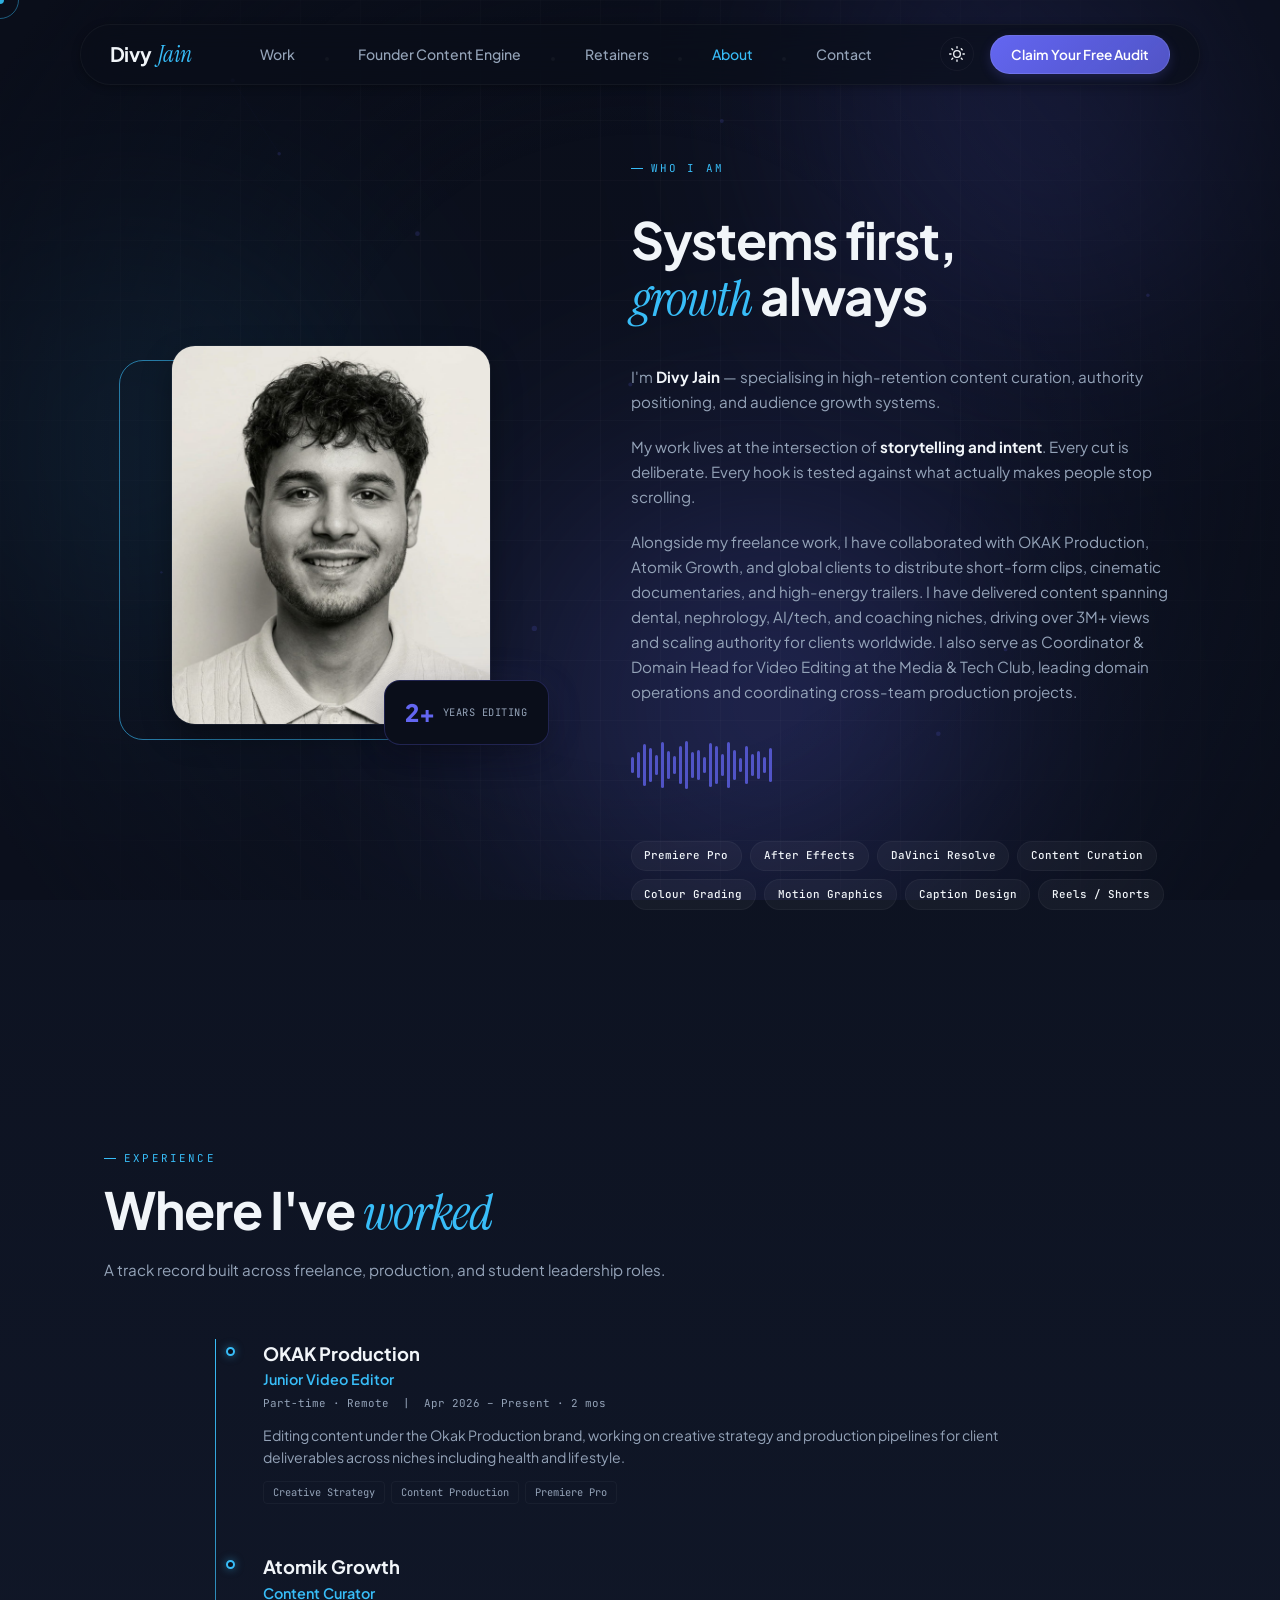
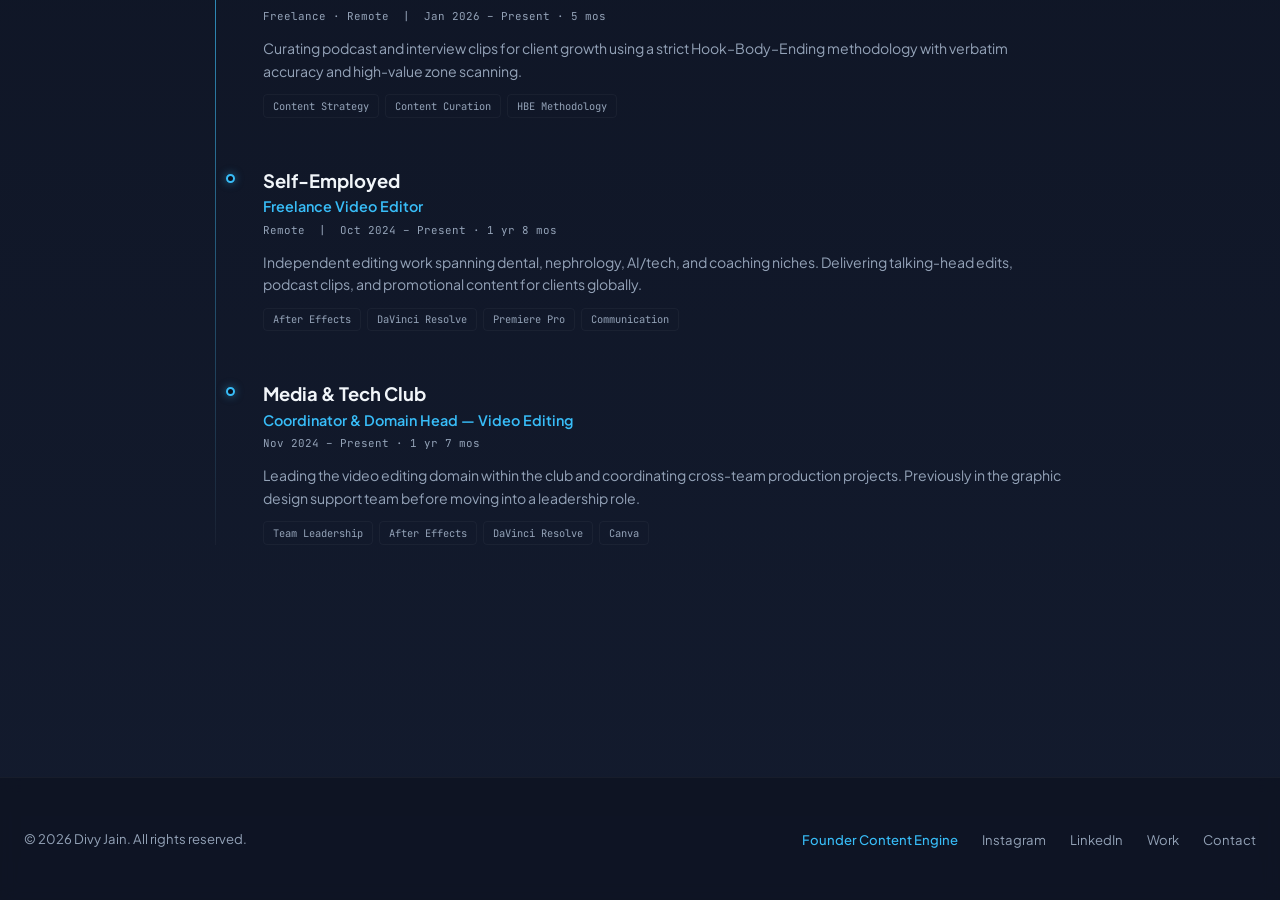
==== commit 99f06a7f: "Update copy to first-person singular (I/me/my)" ====
--- a/about.html
+++ b/about.html
@@ -89,11 +89,11 @@
         </div>
       </div>
       <div class="about-content">
-        <div class="section-tag">Who We Are</div>
+        <div class="section-tag">Who I Am</div>
         <h2 class="section-title">Systems first,<br><em>growth</em> always</h2>
-        <p class="about-text">I'm <strong>Divy Jain</strong> — leading a content distribution team specialising in high-retention content curation, authority positioning, and audience growth systems.</p>
-        <p class="about-text">Our team's work lives at the intersection of <strong>storytelling and intent</strong>. Every cut is deliberate. Every hook is tested against what actually makes people stop scrolling.</p>
-        <p class="about-text">Alongside running our agency, we have collaborated with OKAK Production, Atomik Growth, and global clients to distribute short-form clips, cinematic documentaries, and high-energy trailers. Our team has delivered content spanning dental, nephrology, AI/tech, and coaching niches, driving over 3M+ views and scaling authority for clients worldwide. I also serve as Coordinator & Domain Head for Video Editing at the Media & Tech Club, leading domain operations and coordinating cross-team production projects.</p>
+        <p class="about-text">I'm <strong>Divy Jain</strong> — specialising in high-retention content curation, authority positioning, and audience growth systems.</p>
+        <p class="about-text">My work lives at the intersection of <strong>storytelling and intent</strong>. Every cut is deliberate. Every hook is tested against what actually makes people stop scrolling.</p>
+        <p class="about-text">Alongside my freelance work, I have collaborated with OKAK Production, Atomik Growth, and global clients to distribute short-form clips, cinematic documentaries, and high-energy trailers. I have delivered content spanning dental, nephrology, AI/tech, and coaching niches, driving over 3M+ views and scaling authority for clients worldwide. I also serve as Coordinator & Domain Head for Video Editing at the Media & Tech Club, leading domain operations and coordinating cross-team production projects.</p>
         
         <div class="waveform" id="waveform"></div>
         
@@ -114,7 +114,7 @@
   <!-- EXPERIENCE -->
   <section id="experience" style="position: relative; z-index: 2;">
     <div class="section-tag">Experience</div>
-    <h2 class="section-title">Where we've <em>worked</em></h2>
+    <h2 class="section-title">Where I've <em>worked</em></h2>
     <p class="section-sub">A track record built across freelance, production, and student leadership roles.</p>
 
     <div class="exp-timeline">
--- a/styles.css
+++ b/styles.css
@@ -9,69 +9,69 @@
 }
 
 :root {
-  /* Dark Mode Palette (Default) */
-  --c-bg: #040308;
-  --c-bg-rgb: 4, 3, 8;
-  --c-bg-gradient: linear-gradient(180deg, #040308 0%, #0a0914 100%);
-  --c-card-bg: rgba(13, 11, 23, 0.45);
-  --c-card-border: rgba(255, 255, 255, 0.05);
-  --c-card-border-glow: rgba(212, 180, 110, 0.25);
-  --c-text: #f3f1f6;
-  --c-muted: #9591a3;
-  --c-accent: #d4b46e; /* Warm Gold */
-  --c-accent-rgb: 212, 180, 110;
-  --c-secondary: #6366f1; /* Electric Indigo */
+  /* Dark Mode Palette (Default) - Deep Space Navy & Electric Cobalt/Indigo */
+  --c-bg: #0a0e1a;
+  --c-bg-rgb: 10, 14, 26;
+  --c-bg-gradient: linear-gradient(180deg, #0a0e1a 0%, #131b2e 100%);
+  --c-card-bg: rgba(19, 27, 46, 0.55);
+  --c-card-border: rgba(255, 255, 255, 0.04);
+  --c-card-border-glow: rgba(56, 189, 248, 0.25);
+  --c-text: #f1f5f9;
+  --c-muted: #94a3b8;
+  --c-accent: #38bdf8; /* Electric Sky Blue */
+  --c-accent-rgb: 56, 189, 248;
+  --c-secondary: #6366f1; /* Vibrant Indigo */
   --c-secondary-rgb: 99, 102, 241;
-  --c-line: rgba(255, 255, 255, 0.04);
-  --c-line-hover: rgba(212, 180, 110, 0.15);
-  --c-glow-primary: rgba(99, 102, 241, 0.12);
-  --c-glow-secondary: rgba(212, 180, 110, 0.08);
+  --c-line: rgba(255, 255, 255, 0.03);
+  --c-line-hover: rgba(56, 189, 248, 0.12);
+  --c-glow-primary: rgba(99, 102, 241, 0.08);
+  --c-glow-secondary: rgba(56, 189, 248, 0.06);
   
   /* Fonts */
   --sans: 'Plus Jakarta Sans', 'Inter', sans-serif;
   --serif: 'Instrument Serif', 'Playfair Display', serif;
   --mono: 'JetBrains Mono', 'DM Mono', monospace;
   
-  --ease: cubic-bezier(0.16, 1, 0.3, 1); /* Custom smooth spring-like curve */
-  --c-vignette: radial-gradient(circle at center, transparent 20%, rgba(4, 3, 8, 0.95) 100%);
-  --c-nav-bg: rgba(10, 9, 20, 0.65);
-  --c-hover-bg: rgba(255, 255, 255, 0.05);
+  --ease: cubic-bezier(0.16, 1, 0.3, 1);
+  --c-vignette: radial-gradient(circle at center, transparent 20%, rgba(10, 14, 26, 0.95) 100%);
+  --c-nav-bg: rgba(10, 14, 26, 0.65);
+  --c-hover-bg: rgba(255, 255, 255, 0.04);
   
   --shadow-sm: 0 2px 8px rgba(0, 0, 0, 0.3);
   --shadow-md: 0 12px 32px -4px rgba(0, 0, 0, 0.4);
   --shadow-lg: 0 24px 60px -12px rgba(0, 0, 0, 0.6);
-  --shadow-glow: 0 0 40px rgba(99, 102, 241, 0.15);
-  --shadow-glow-gold: 0 0 40px rgba(212, 180, 110, 0.12);
+  --shadow-glow: 0 0 40px rgba(99, 102, 241, 0.08);
+  --shadow-glow-gold: 0 0 40px rgba(56, 189, 248, 0.06);
 }
 
 html[data-theme="light"] {
-  /* Light Mode Palette */
-  --c-bg: #f5f4f8;
-  --c-bg-rgb: 245, 244, 248;
-  --c-bg-gradient: linear-gradient(180deg, #f5f4f8 0%, #fafafc 100%);
+  /* Light Mode Palette - Glacier Slate & Cobalt */
+  --c-bg: #f8fafc;
+  --c-bg-rgb: 248, 250, 252;
+  --c-bg-gradient: linear-gradient(180deg, #f8fafc 0%, #e2e8f0 100%);
   --c-card-bg: rgba(255, 255, 255, 0.75);
-  --c-card-border: rgba(0, 0, 0, 0.06);
-  --c-card-border-glow: rgba(79, 70, 229, 0.25);
-  --c-text: #0e0c14;
-  --c-muted: #625e70;
-  --c-accent: #a37c2f; /* Premium Antique Gold */
-  --c-accent-rgb: 163, 124, 47;
+  --c-card-border: rgba(0, 0, 0, 0.05);
+  --c-card-border-glow: rgba(37, 99, 235, 0.25);
+  --c-text: #0f172a;
+  --c-muted: #475569;
+  --c-accent: #0284c7; /* Sky Blue Accent */
+  --c-accent-rgb: 2, 132, 199;
   --c-secondary: #4f46e5; /* Royal Indigo */
   --c-secondary-rgb: 79, 70, 229;
-  --c-line: rgba(0, 0, 0, 0.04);
-  --c-line-hover: rgba(79, 70, 229, 0.15);
+  --c-line: rgba(15, 23, 42, 0.04);
+  --c-line-hover: rgba(37, 99, 235, 0.15);
   --c-glow-primary: rgba(79, 70, 229, 0.08);
-  --c-glow-secondary: rgba(163, 124, 47, 0.05);
+  --c-glow-secondary: rgba(2, 132, 199, 0.06);
   
-  --c-vignette: radial-gradient(circle at center, transparent 20%, rgba(245, 244, 248, 0.95) 100%);
-  --c-nav-bg: rgba(255, 255, 255, 0.75);
+  --c-vignette: radial-gradient(circle at center, transparent 20%, rgba(248, 250, 252, 0.95) 100%);
+  --c-nav-bg: rgba(248, 250, 252, 0.75);
   --c-hover-bg: rgba(0, 0, 0, 0.04);
   
-  --shadow-sm: 0 2px 8px rgba(0, 0, 0, 0.05);
-  --shadow-md: 0 12px 32px -4px rgba(0, 0, 0, 0.08);
-  --shadow-lg: 0 24px 60px -12px rgba(0, 0, 0, 0.12);
+  --shadow-sm: 0 2px 8px rgba(0, 0, 0, 0.04);
+  --shadow-md: 0 12px 32px -4px rgba(0, 0, 0, 0.06);
+  --shadow-lg: 0 24px 60px -12px rgba(0, 0, 0, 0.08);
   --shadow-glow: 0 0 40px rgba(79, 70, 229, 0.08);
-  --shadow-glow-gold: 0 0 40px rgba(163, 124, 47, 0.06);
+  --shadow-glow-gold: 0 0 40px rgba(2, 132, 199, 0.05);
 }
 
 /* Base Element Styles */
